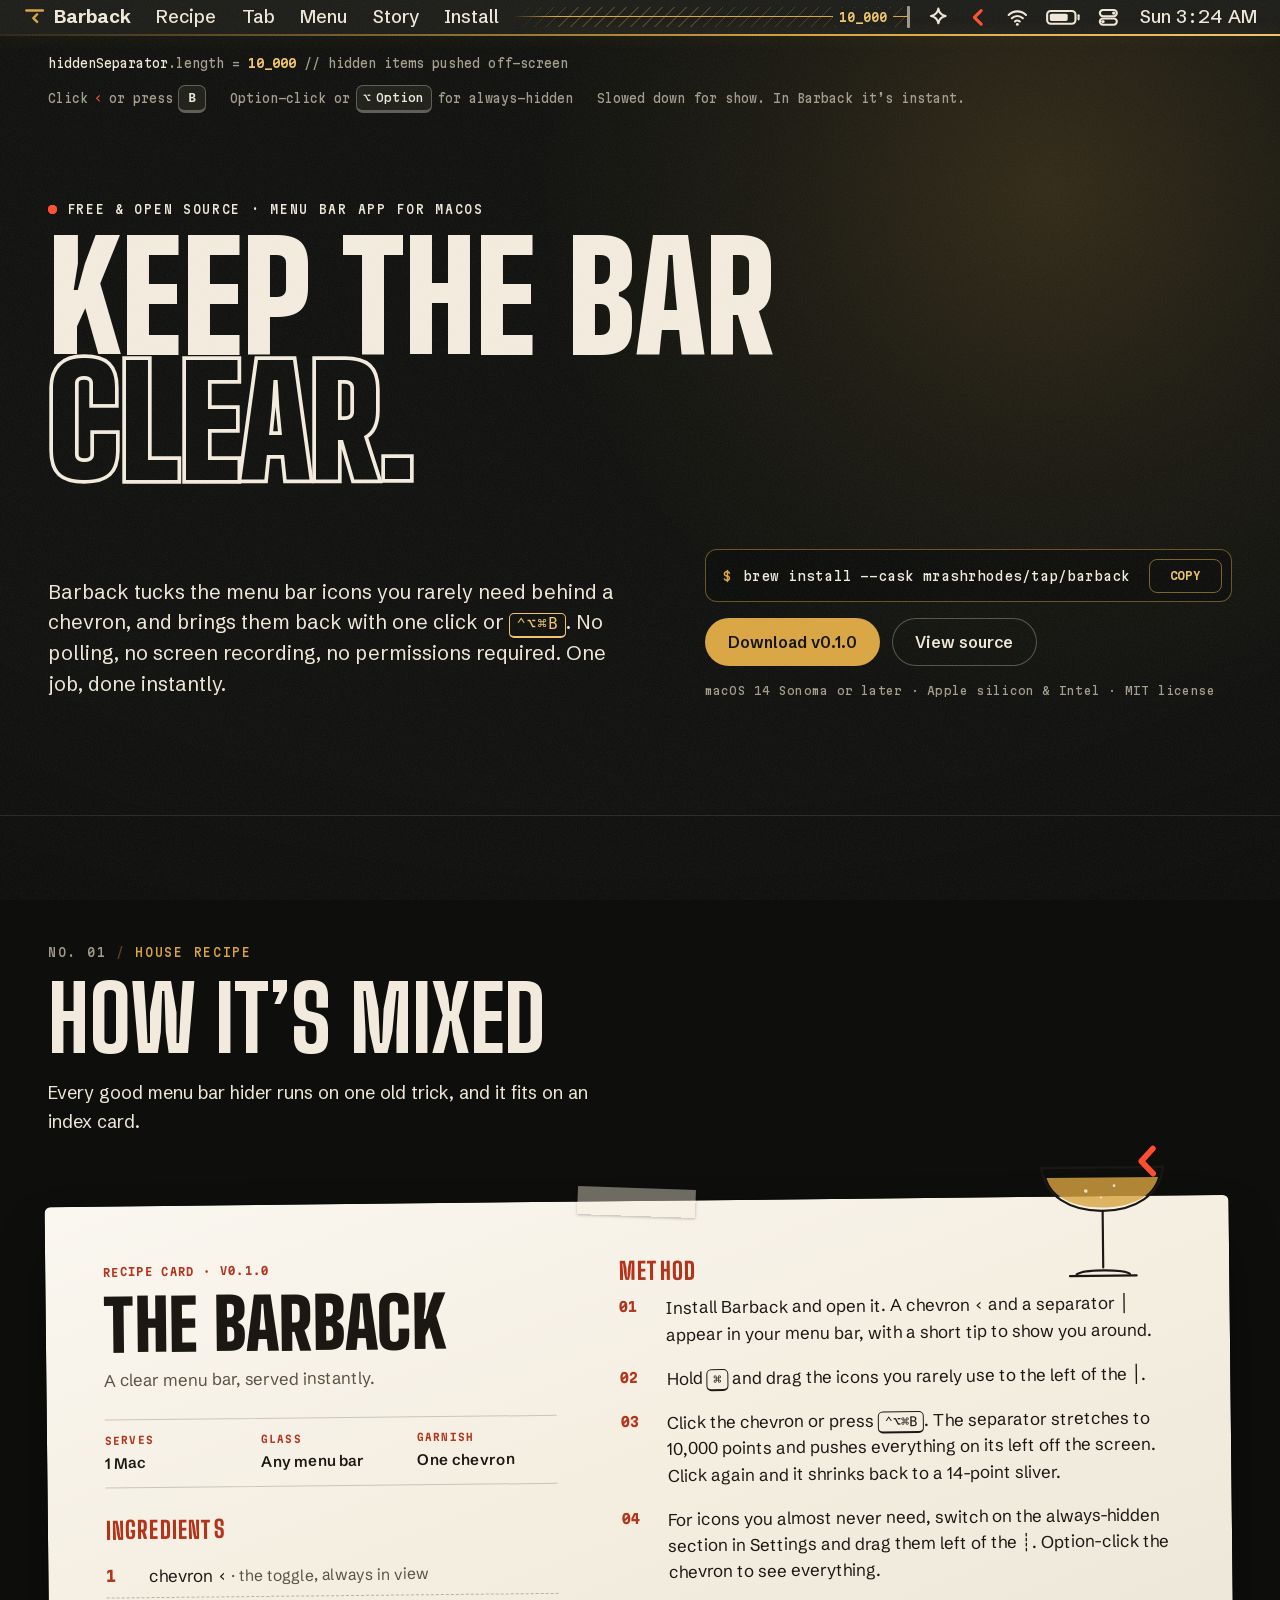
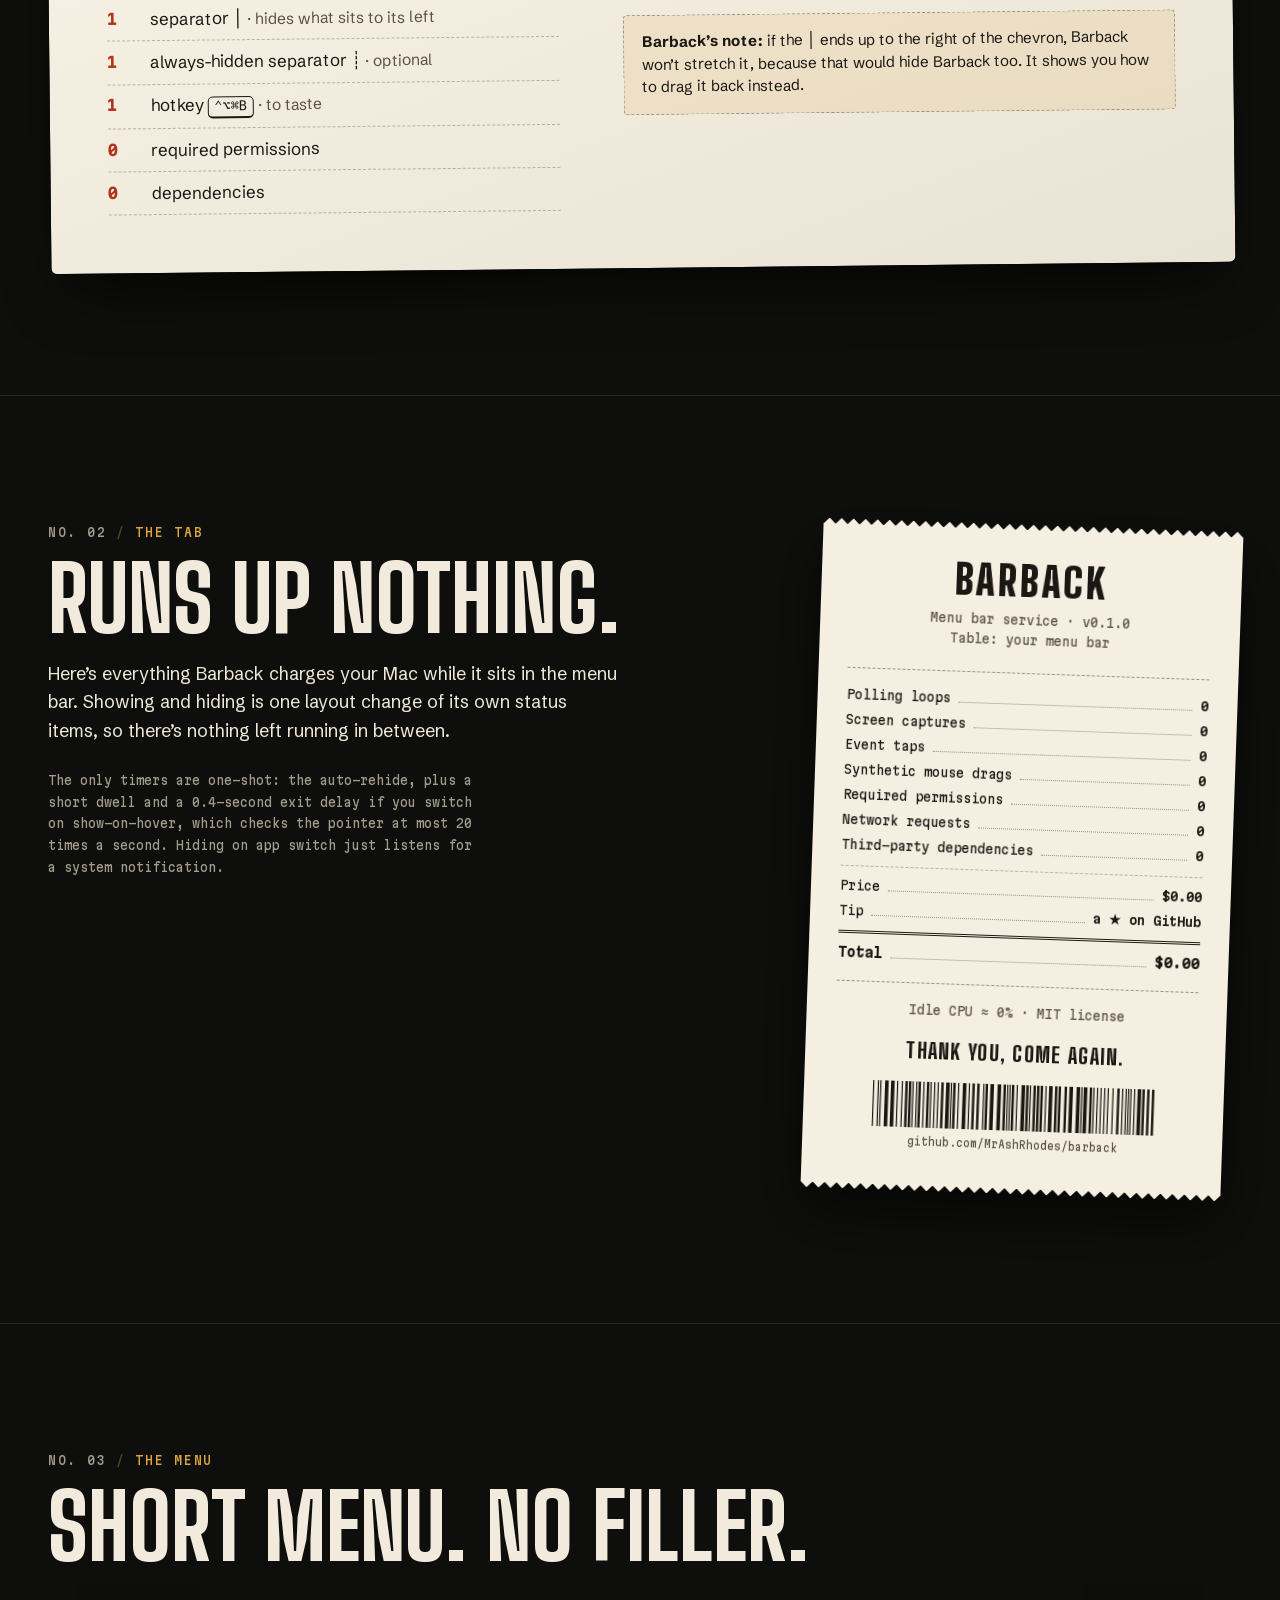
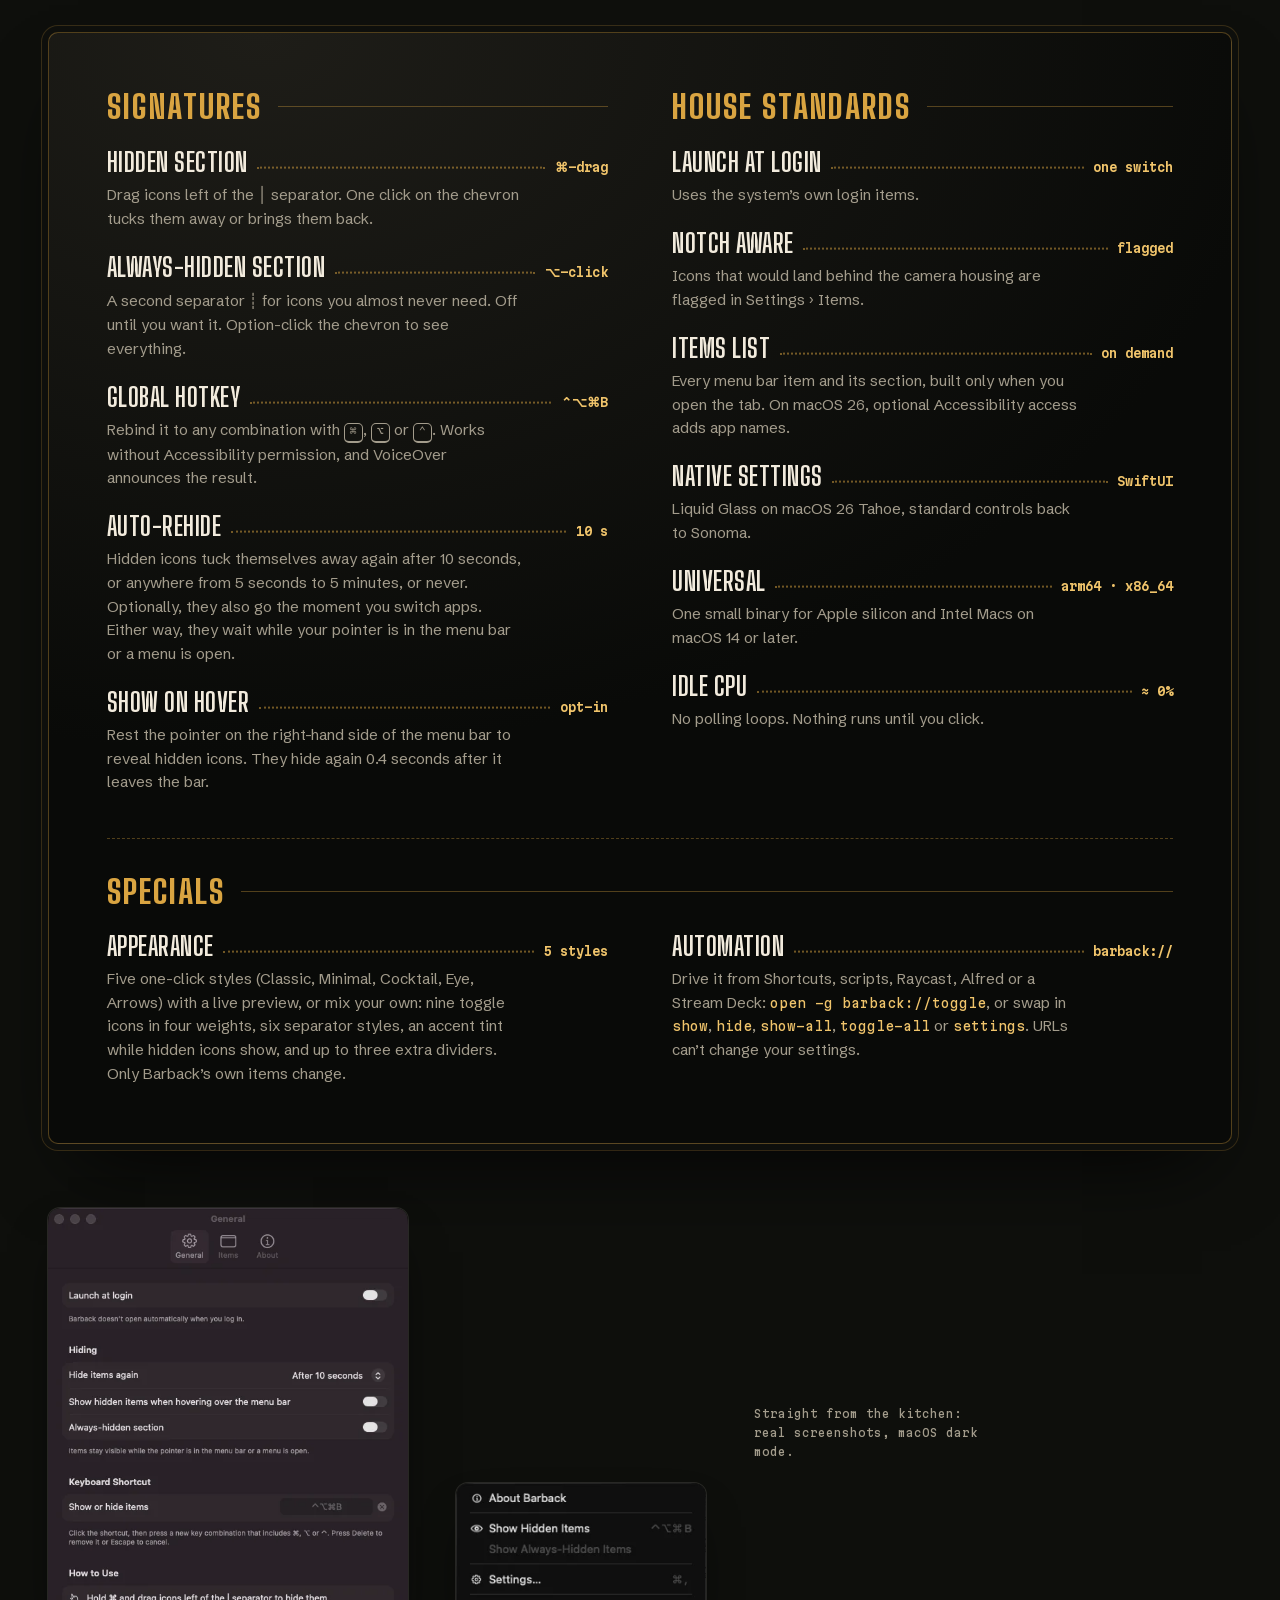
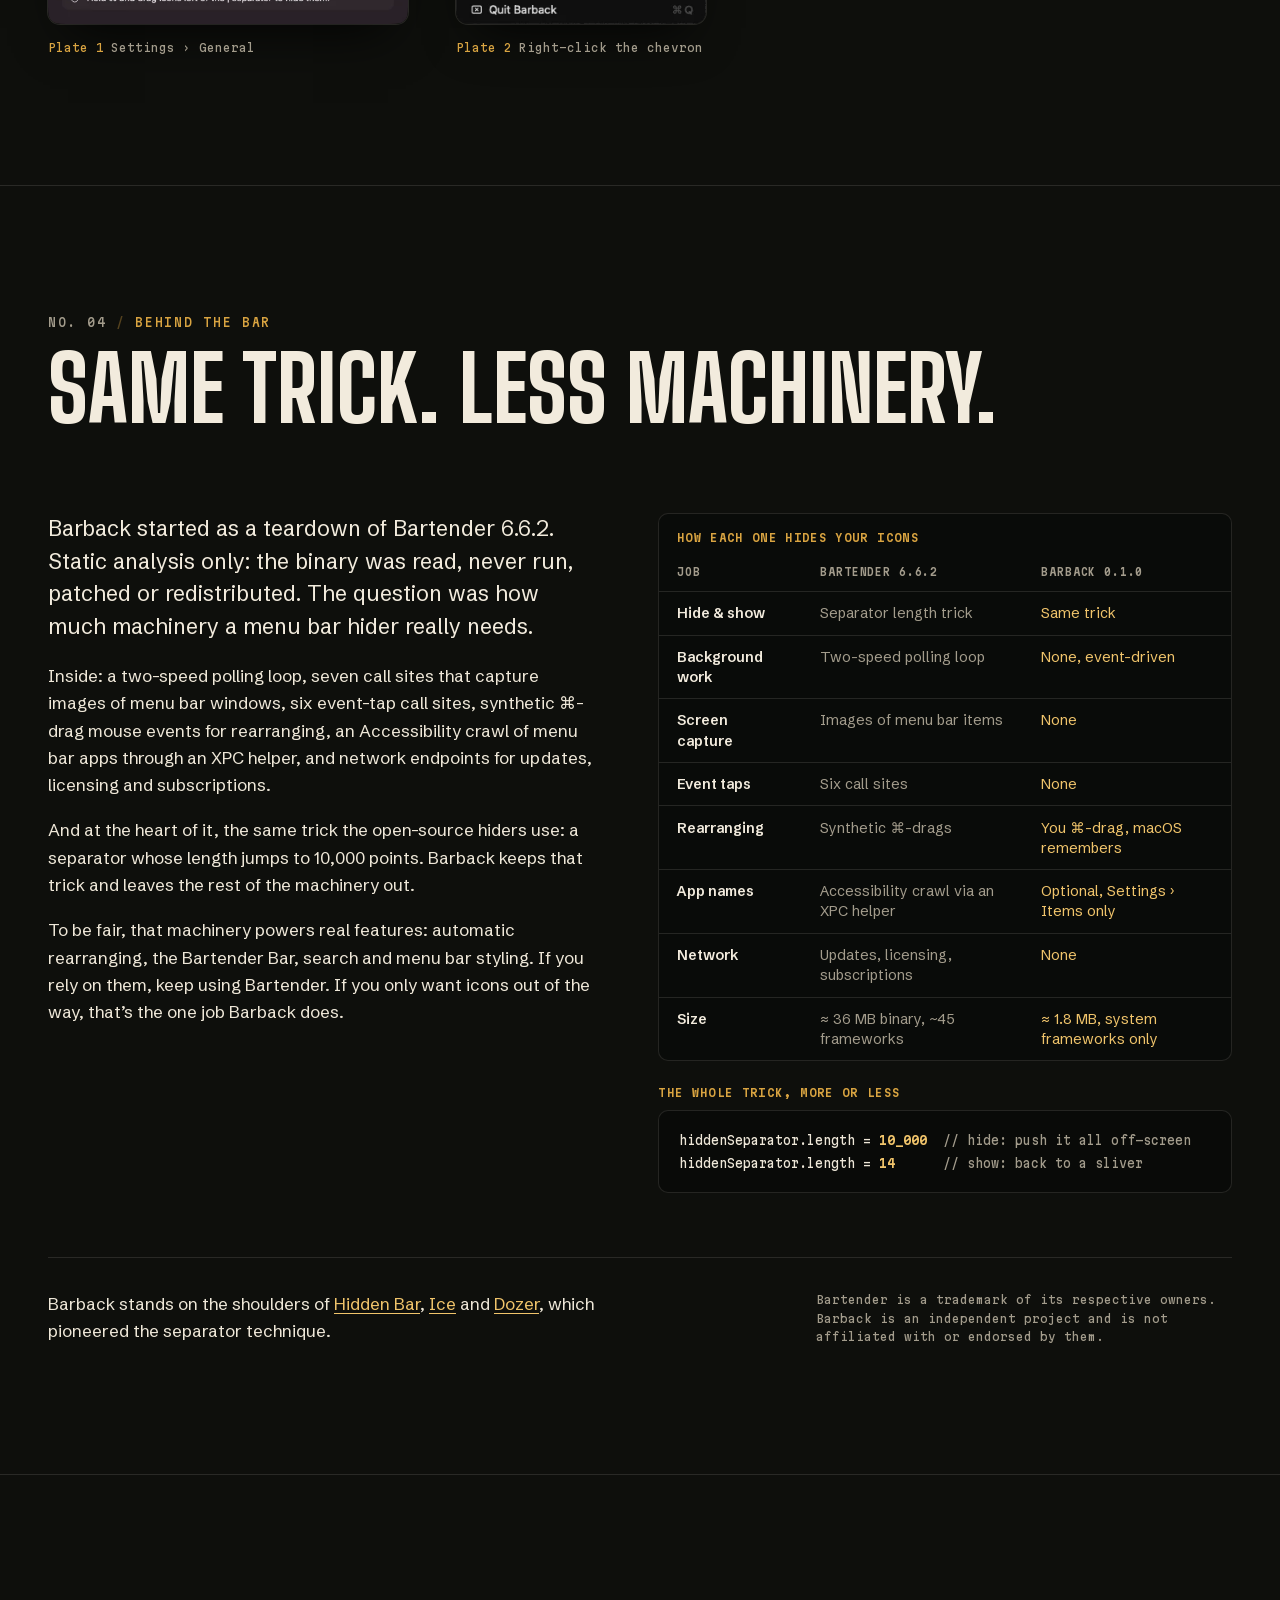
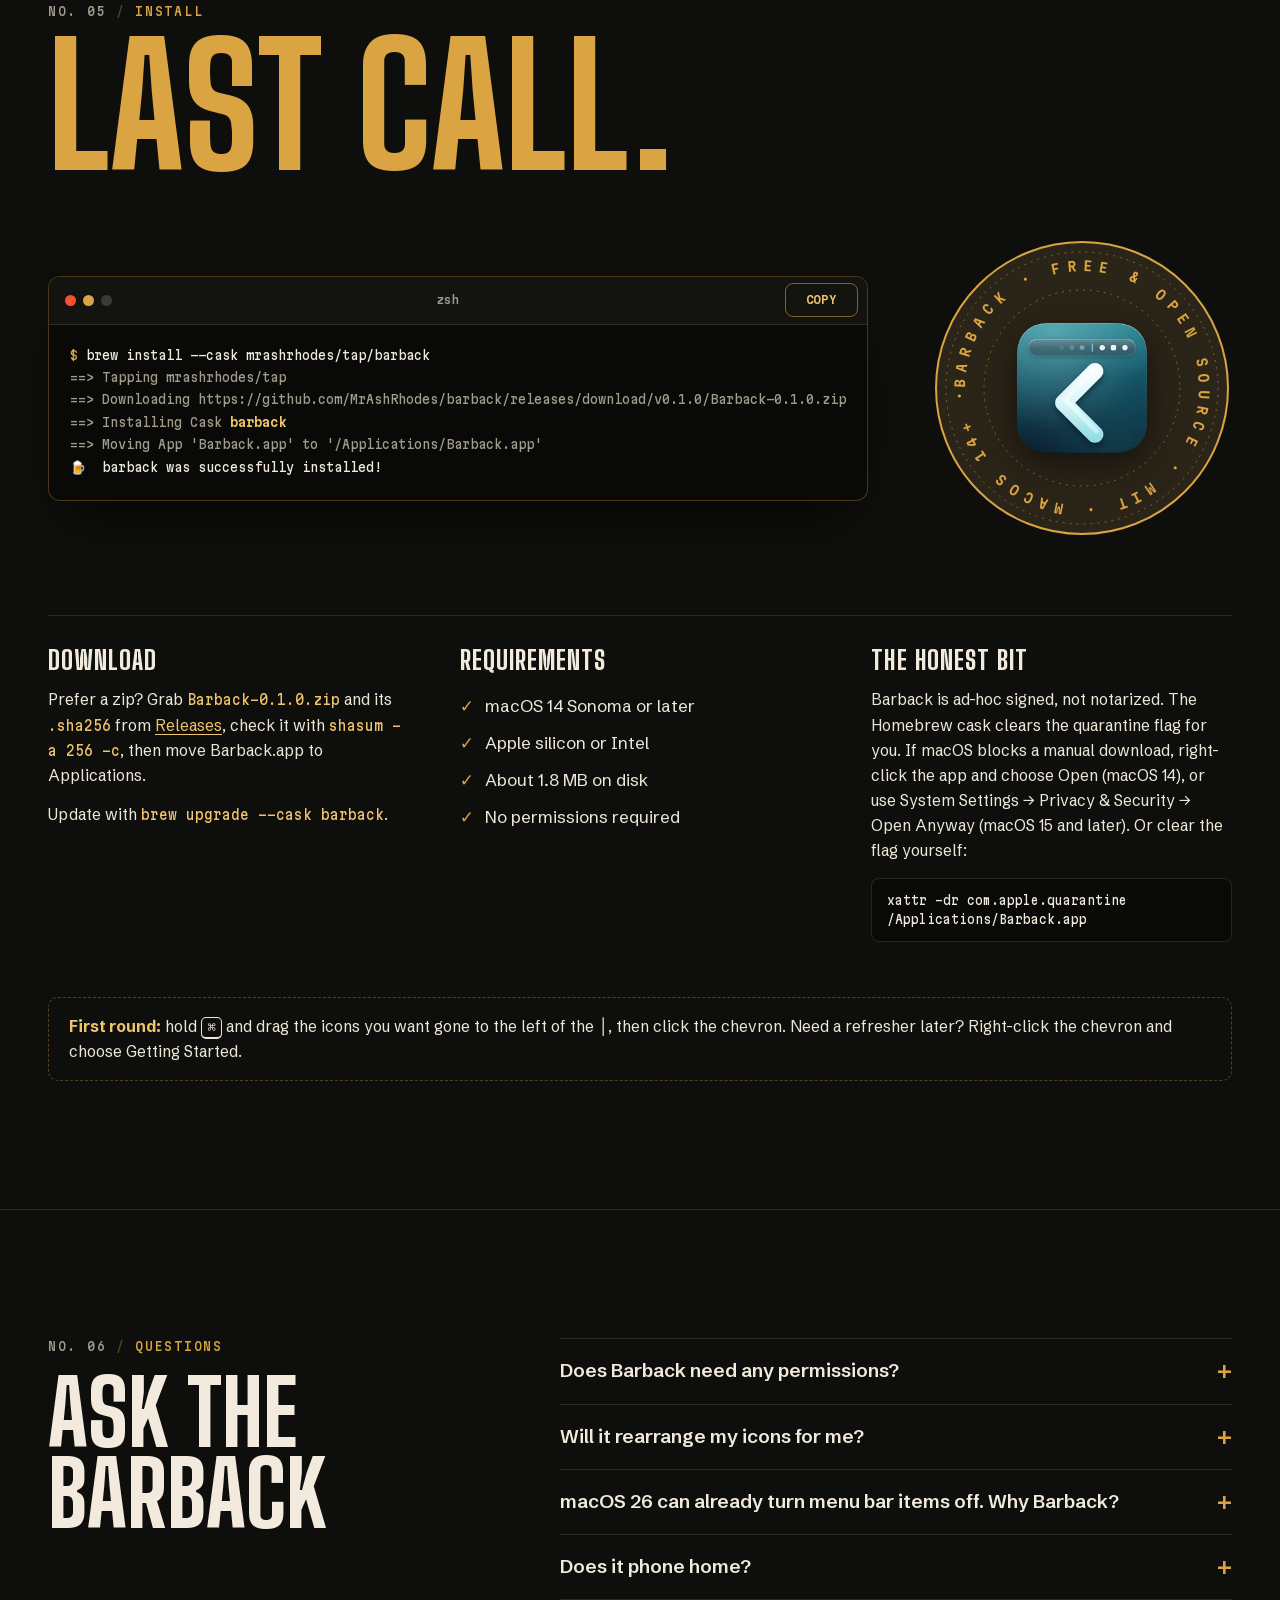
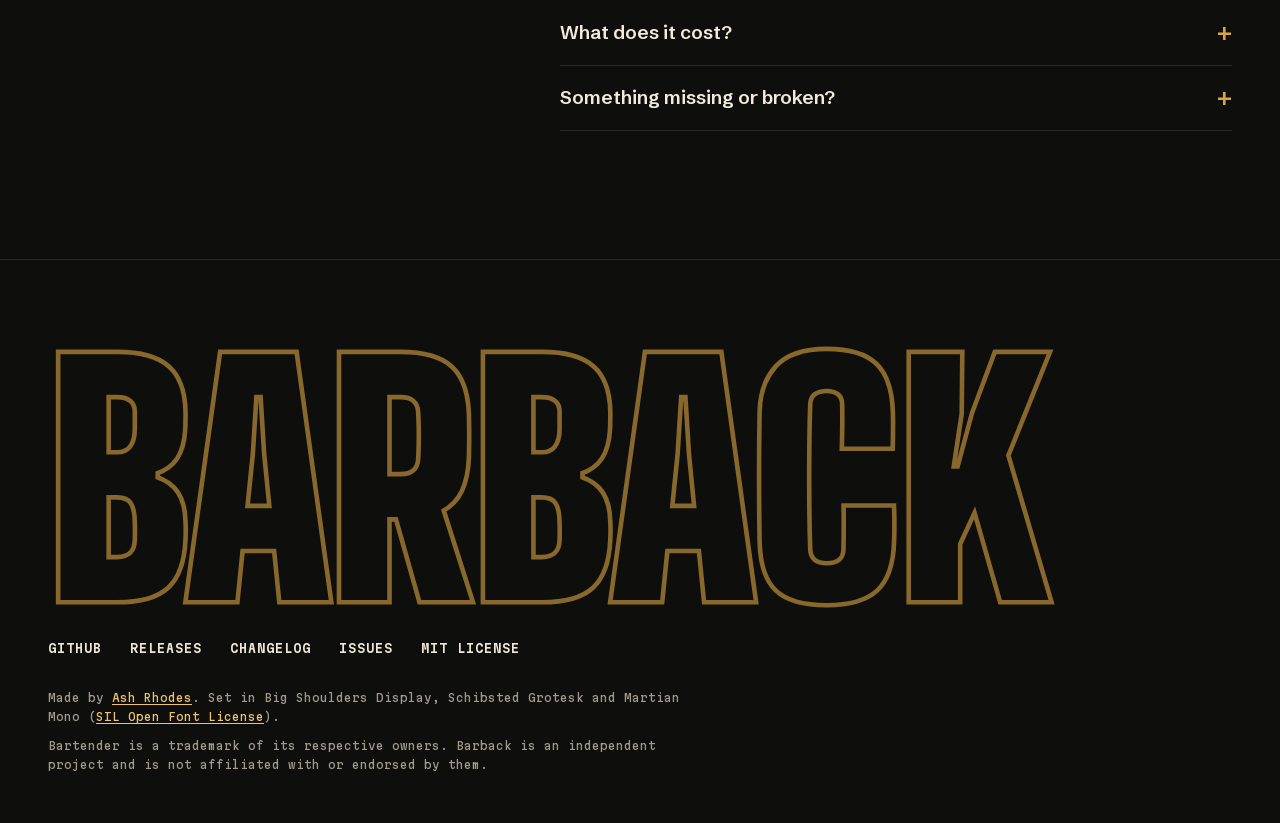
==== site/index.html @ a8642c03 "Add the Barback website (GitHub Pages) Co-authored-by: Copilot App <223556219+Copilot@users.noreply." ====
<!doctype html>
<html lang="en">
<head>
<meta charset="utf-8">
<meta name="viewport" content="width=device-width, initial-scale=1">
<title>Barback: keep the menu bar clear · free menu bar icon hider for macOS</title>
<meta name="description" content="Barback is a free, open-source menu bar item hider for macOS. Tuck icons behind a chevron and bring them back with a click or ⌃⌥⌘B. No polling, no screen recording, no required permissions, no network.">
<link rel="canonical" href="https://mrashrhodes.github.io/barback/">
<meta name="theme-color" content="#0E0F0C">
<meta name="color-scheme" content="dark">
<link rel="icon" type="image/png" sizes="64x64" href="favicon.png">
<link rel="apple-touch-icon" href="apple-touch-icon.png">
<link rel="preload" href="fonts/BigShouldersDisplay-wght.woff2" as="font" type="font/woff2" crossorigin>
<link rel="preload" href="fonts/SchibstedGrotesk-wght.woff2" as="font" type="font/woff2" crossorigin>
<link rel="preload" href="fonts/MartianMono-SemiCondensed-wght.woff2" as="font" type="font/woff2" crossorigin>
<link rel="stylesheet" href="styles.css">
<meta property="og:type" content="website">
<meta property="og:site_name" content="Barback">
<meta property="og:title" content="Barback: keep the menu bar clear">
<meta property="og:description" content="A free, open-source menu bar icon hider for macOS. One chevron, one separator, no permissions required.">
<meta property="og:url" content="https://mrashrhodes.github.io/barback/">
<meta property="og:image" content="https://mrashrhodes.github.io/barback/assets/og.png">
<meta property="og:image:width" content="1200">
<meta property="og:image:height" content="630">
<meta property="og:image:alt" content="Barback: keep the bar clear. A free menu bar icon hider for macOS.">
<meta name="twitter:card" content="summary_large_image">
<meta name="twitter:title" content="Barback: keep the menu bar clear">
<meta name="twitter:description" content="A free, open-source menu bar icon hider for macOS. One chevron, one separator, no permissions required.">
<meta name="twitter:image" content="https://mrashrhodes.github.io/barback/assets/og.png">
<script>document.documentElement.classList.add("js")</script>
<script src="site.js" defer></script>
<script type="application/ld+json">
{
  "@context": "https://schema.org",
  "@type": "SoftwareApplication",
  "name": "Barback",
  "description": "A fast, lightweight, open-source menu bar item hider for macOS.",
  "applicationCategory": "UtilitiesApplication",
  "operatingSystem": "macOS 14 or later",
  "softwareVersion": "0.1.0",
  "license": "https://opensource.org/licenses/MIT",
  "url": "https://mrashrhodes.github.io/barback/",
  "downloadUrl": "https://github.com/MrAshRhodes/barback/releases/latest",
  "image": "https://mrashrhodes.github.io/barback/assets/icon-256.png",
  "offers": { "@type": "Offer", "price": "0", "priceCurrency": "USD" },
  "author": { "@type": "Person", "name": "Ash Rhodes", "url": "https://github.com/MrAshRhodes" }
}
</script>
</head>
<body>
<a class="skip" href="#main">Skip to content</a>

<header class="top" id="top">
  <div class="mb" id="menubar" data-state="hidden" data-boot>
    <div class="mb-bar">
      <nav class="mb-menus" aria-label="Sections">
        <a class="mb-app" href="#top"><svg class="mb-mark" viewBox="0 0 16 16" aria-hidden="true" focusable="false"><path d="M1.8 3.4h12.4"/><path d="M9.9 6.2 7 9.1l2.9 2.9"/></svg>Barback</a>
        <a href="#recipe">Recipe</a>
        <a class="mb-more" href="#tab">Tab</a>
        <a href="#menu">Menu</a>
        <a class="mb-more" href="#story">Story</a>
        <a href="#install">Install</a>
      </nav>
      <div class="mb-status">
        <div class="mb-push">
          <div class="mb-group mb-ah" id="mb-always" role="group" aria-label="Always-hidden items" aria-hidden="true">
            <span class="mb-item mb-x" style="--i:14" role="img" aria-label="Grid utility"><svg viewBox="0 0 16 16" focusable="false"><g fill="currentColor" stroke="none"><circle cx="4" cy="4" r="1.3"/><circle cx="8" cy="4" r="1.3"/><circle cx="12" cy="4" r="1.3"/><circle cx="4" cy="8" r="1.3"/><circle cx="8" cy="8" r="1.3"/><circle cx="12" cy="8" r="1.3"/><circle cx="4" cy="12" r="1.3"/><circle cx="8" cy="12" r="1.3"/><circle cx="12" cy="12" r="1.3"/></g></svg></span>
            <span class="mb-item" style="--i:13" role="img" aria-label="Tag utility"><svg viewBox="0 0 16 16" focusable="false"><path d="M6.4 2.4 5 13.6M11 2.4 9.6 13.6M2.6 6h11M2.4 10h11"/></svg></span>
          </div>
          <span class="mb-sep mb-sep-ah" style="--i:12" aria-hidden="true"><i class="mb-band"></i><b class="mb-len">10_000</b></span>
          <div class="mb-group mb-hid" id="mb-hidden" role="group" aria-label="Hidden items" aria-hidden="true">
            <span class="mb-item" style="--i:11" role="img" aria-label="Cloud sync"><svg viewBox="0 0 16 16" focusable="false"><path d="M4.5 12.5h7.1a2.9 2.9 0 0 0 .4-5.8 4 4 0 0 0-7.7.9 2.5 2.5 0 0 0 .2 4.9z"/></svg></span>
            <span class="mb-item mb-x" style="--i:10" role="img" aria-label="Music"><svg viewBox="0 0 16 16" focusable="false"><path d="M6.2 12V3.7l7-1.5v8.2"/><circle cx="4.5" cy="12.1" r="1.7"/><circle cx="11.5" cy="10.5" r="1.7"/></svg></span>
            <span class="mb-item" style="--i:9" role="img" aria-label="File sharing"><svg viewBox="0 0 16 16" focusable="false"><path d="M2.5 5 8 2.3 13.5 5v6L8 13.7 2.5 11z"/><path d="M2.5 5 8 7.7 13.5 5M8 7.7v6"/></svg></span>
            <span class="mb-item" style="--i:8" role="img" aria-label="Power monitor"><svg viewBox="0 0 16 16" focusable="false"><path d="M9.2 1.8 3.8 9h4.1l-1.1 5.2L12.2 7H8.1z"/></svg></span>
            <span class="mb-item mb-x" style="--i:7" role="img" aria-label="Happy hour timer"><svg viewBox="0 0 16 16" focusable="false"><path d="M2.6 3h10.8L8 8.6zM8 8.6v4.8M5.2 13.4h5.6"/><circle cx="10.4" cy="4.6" r=".9" fill="currentColor" stroke="none"/></svg></span>
          </div>
        </div>
        <span class="mb-sep mb-sep-h" style="--i:6" aria-hidden="true"><i class="mb-band"></i><b class="mb-len">10_000</b></span>
        <span class="mb-item mb-x" style="--i:5" aria-hidden="true"><svg viewBox="0 0 16 16" focusable="false"><path d="M8 1.8c.5 3.2 1.9 4.6 5.2 5.2-3.3.6-4.7 2-5.2 5.2-.5-3.2-1.9-4.6-5.2-5.2 3.3-.6 4.7-2 5.2-5.2z"/></svg></span>
        <button class="mb-item mb-chevron" id="mb-chevron" type="button" style="--i:4" aria-pressed="false" aria-controls="mb-hidden mb-always" aria-label="Show hidden menu bar items" disabled><svg viewBox="0 0 16 16" aria-hidden="true" focusable="false"><path class="chev-1" d="M10 3.2 5.2 8l4.8 4.8"/><path class="chev-2" d="M13.6 3.2 8.8 8l4.8 4.8"/></svg></button>
        <span class="mb-item" style="--i:3" aria-hidden="true"><svg viewBox="0 0 16 16" focusable="false"><path d="M1.9 6.3a8.7 8.7 0 0 1 12.2 0M4.1 8.6a5.6 5.6 0 0 1 7.8 0M6.3 10.9a2.4 2.4 0 0 1 3.4 0"/><circle cx="8" cy="13" r="1" fill="currentColor" stroke="none"/></svg></span>
        <span class="mb-item mb-battery" style="--i:2" aria-hidden="true"><svg viewBox="0 0 26 16" focusable="false"><rect x="1.5" y="3.5" width="20" height="9" rx="2.6"/><path d="M23.7 6.6v2.8"/><rect x="3.4" y="5.4" width="12.6" height="5.2" rx="1.2" fill="currentColor" stroke="none"/></svg></span>
        <span class="mb-item opt" style="--i:1" aria-hidden="true"><svg viewBox="0 0 16 16" focusable="false"><rect x="2" y="2.8" width="12" height="4.4" rx="2.2"/><rect x="2" y="8.8" width="12" height="4.4" rx="2.2"/><circle cx="11.8" cy="5" r="1.2" fill="currentColor" stroke="none"/><circle cx="4.2" cy="11" r="1.2" fill="currentColor" stroke="none"/></svg></span>
        <span class="mb-item mb-clock" style="--i:0" aria-hidden="true"><span class="mb-day" id="mb-day">Fri</span> <span id="mb-time">9:41</span><span class="mb-ampm" id="mb-ampm"></span></span>
      </div>
    </div>
    <div class="mb-rail" aria-hidden="true"><i class="mb-fuse" id="mb-fuse"></i></div>
  </div>
</header>

<main id="main">
  <section class="hero" aria-labelledby="hero-title">
    <div class="wrap">
      <div class="mb-notes">
        <p class="mb-code"><span class="c-obj" id="code-obj">hiddenSeparator</span><span class="c-op">.length = </span><span class="c-num" id="code-num">10_000</span> <span class="c-com" id="code-com">// hidden items pushed off-screen</span></p>
        <p class="mb-help" id="mb-help" hidden>
          <span class="mb-help-line">Click <span class="sym sym-red" aria-hidden="true">‹</span><span class="sr-only">the chevron</span> or press <button type="button" class="key key-b" id="key-b" aria-pressed="true" title="Single-key shortcut (click to turn off)"><kbd>B</kbd><span class="sr-only"> key shortcut</span></button></span>
          <span class="mb-help-line">Option-click or <button type="button" class="key key-opt" id="key-opt" aria-pressed="false" title="Latch Option for the next click"><kbd>⌥</kbd> Option</button> for always-hidden</span>
          <span class="mb-help-line mb-timer" id="mb-timer">Slowed down for show. In Barback it’s instant.</span>
        </p>
        <p class="sr-only" id="mb-live" aria-live="polite"></p>
      </div>

      <p class="eyebrow eyebrow-live"><span class="live-dot" aria-hidden="true"></span>Free &amp; open source · menu bar app for macOS</p>
      <h1 class="hero-title" id="hero-title"><span class="ht-line">Keep the bar</span> <span class="ht-line ht-outline">clear.</span></h1>

      <div class="hero-foot">
        <p class="lede">Barback tucks the menu bar icons you rarely need behind a chevron, and brings them back with one click or <kbd class="combo">⌃⌥⌘B</kbd>. No polling, no screen recording, no permissions required. One job, done instantly.</p>
        <div class="hero-actions">
          <div class="brew">
            <span class="brew-prompt" aria-hidden="true">$</span>
            <code class="brew-cmd">brew install --cask mrashrhodes/<wbr>tap/<wbr>barback</code>
            <button type="button" class="copy" data-copy="brew install --cask mrashrhodes/tap/barback" aria-label="Copy the Homebrew install command" hidden>Copy</button>
          </div>
          <div class="cta-row">
            <a class="btn btn-brass" href="https://github.com/MrAshRhodes/barback/releases/latest">Download v0.1.0</a>
            <a class="btn btn-ghost" href="https://github.com/MrAshRhodes/barback">View source</a>
          </div>
          <p class="fine">macOS 14 Sonoma or later · Apple silicon &amp; Intel · MIT license</p>
        </div>
      </div>
    </div>
  </section>

  <section class="recipe" id="recipe" aria-labelledby="recipe-title">
    <div class="wrap">
      <header class="sec-head reveal">
        <p class="eyebrow"><span class="no">No. 01</span> House recipe</p>
        <h2 id="recipe-title">How it’s mixed</h2>
        <p class="sec-lede">Every good menu bar hider runs on one old trick, and it fits on an index card.</p>
      </header>

      <article class="card reveal" aria-labelledby="card-title">
        <div class="card-a">
          <p class="card-no">Recipe card · v0.1.0</p>
          <h3 class="card-title" id="card-title">The Barback</h3>
          <p class="card-sub">A clear menu bar, served instantly.</p>
          <dl class="card-meta">
            <div><dt>Serves</dt><dd>1 Mac</dd></div>
            <div><dt>Glass</dt><dd>Any menu bar</dd></div>
            <div><dt>Garnish</dt><dd>One chevron</dd></div>
          </dl>
          <h4 class="card-h">Ingredients</h4>
          <ul class="ingredients">
            <li><span class="qty">1</span><span>chevron <span class="sym">‹</span> <span class="note">the toggle, always in view</span></span></li>
            <li><span class="qty">1</span><span>separator <span class="sym">│</span> <span class="note">hides what sits to its left</span></span></li>
            <li><span class="qty">1</span><span>always-hidden separator <span class="sym">┊</span> <span class="note">optional</span></span></li>
            <li><span class="qty">1</span><span>hotkey <kbd>⌃⌥⌘B</kbd> <span class="note">to taste</span></span></li>
            <li><span class="qty">0</span><span>required permissions</span></li>
            <li><span class="qty">0</span><span>dependencies</span></li>
          </ul>
        </div>
        <div class="card-b">
          <h4 class="card-h">Method</h4>
          <ol class="method">
            <li>Install Barback and open it. A chevron <span class="sym">‹</span> and a separator <span class="sym">│</span> appear in your menu bar, with a short tip to show you around.</li>
            <li>Hold <kbd>⌘</kbd> and drag the icons you rarely use to the left of the <span class="sym">│</span>.</li>
            <li>Click the chevron or press <kbd>⌃⌥⌘B</kbd>. The separator stretches to 10,000 points and pushes everything on its left off the screen. Click again and it shrinks back to a 14-point sliver.</li>
            <li>For icons you almost never need, switch on the always-hidden section in Settings and drag them left of the <span class="sym">┊</span>. Option-click the chevron to see everything.</li>
          </ol>
          <p class="card-note"><strong>Barback’s note:</strong> if the <span class="sym">│</span> ends up to the right of the chevron, Barback won’t stretch it, because that would hide Barback too. It shows you how to drag it back instead.</p>
          <svg class="coupe" viewBox="0 0 180 200" aria-hidden="true" focusable="false">
            <path class="coupe-liquid" d="M23 64h134c-7 24-33 36-67 36s-60-12-67-36z"/>
            <g class="coupe-glass">
              <path d="M17 52h146"/>
              <path d="M17 52c4 34 34 52 73 52s69-18 73-52"/>
              <path d="M90 104v68"/>
              <path d="M58 180c8-6 56-6 64 0"/>
              <path d="M50 182h80"/>
            </g>
            <circle class="coupe-bubble" cx="70" cy="80" r="2.2"/>
            <circle class="coupe-bubble" cx="104" cy="74" r="1.6"/>
            <circle class="coupe-bubble" cx="88" cy="88" r="1.3"/>
            <path class="coupe-garnish" d="M151 30 137 45l14 15"/>
          </svg>
        </div>
      </article>
    </div>
  </section>

  <section class="tab" id="tab" aria-labelledby="tab-title">
    <div class="wrap tab-grid">
      <header class="sec-head reveal">
        <p class="eyebrow"><span class="no">No. 02</span> The tab</p>
        <h2 id="tab-title">Runs up nothing.</h2>
        <p class="sec-lede">Here’s everything Barback charges your Mac while it sits in the menu bar. Showing and hiding is one layout change of its own status items, so there’s nothing left running in between.</p>
        <p class="tab-foot">The only timers are one-shot: the auto-rehide, plus a short dwell and a 0.4-second exit delay if you switch on show-on-hover, which checks the pointer at most 20 times a second. Hiding on app switch just listens for a system notification.</p>
      </header>

      <div class="receipt-wrap" id="receipt">
        <div class="receipt">
          <p class="r-brand">Barback</p>
          <p class="r-center">Menu bar service · v0.1.0<br>Table: your menu bar</p>
          <dl class="r-lines">
            <div><dt>Polling loops</dt><dd>0</dd></div>
            <div><dt>Screen captures</dt><dd>0</dd></div>
            <div><dt>Event taps</dt><dd>0</dd></div>
            <div><dt>Synthetic mouse drags</dt><dd>0</dd></div>
            <div><dt>Required permissions</dt><dd>0</dd></div>
            <div><dt>Network requests</dt><dd>0</dd></div>
            <div><dt>Third-party dependencies</dt><dd>0</dd></div>
            <div class="r-price"><dt>Price</dt><dd>$0.00</dd></div>
            <div><dt>Tip</dt><dd>a ★ on GitHub</dd></div>
            <div class="r-total"><dt>Total</dt><dd>$0.00</dd></div>
          </dl>
          <p class="r-center">Idle CPU ≈ 0% · MIT license</p>
          <p class="r-thanks">Thank you, come again.</p>
          <svg class="r-barcode" viewBox="0 0 236 34" preserveAspectRatio="none" aria-hidden="true" focusable="false"><rect x="0" width="1" height="34"/><rect x="4" width="1" height="34"/><rect x="6" width="1" height="34"/><rect x="10" width="3" height="34"/><rect x="15" width="3" height="34"/><rect x="20" width="1" height="34"/><rect x="24" width="1" height="34"/><rect x="27" width="2" height="34"/><rect x="30" width="2" height="34"/><rect x="33" width="1" height="34"/><rect x="36" width="1" height="34"/><rect x="38" width="2" height="34"/><rect x="42" width="1" height="34"/><rect x="45" width="2" height="34"/><rect x="48" width="1" height="34"/><rect x="51" width="1" height="34"/><rect x="54" width="1" height="34"/><rect x="57" width="2" height="34"/><rect x="61" width="3" height="34"/><rect x="65" width="1" height="34"/><rect x="67" width="2" height="34"/><rect x="71" width="1" height="34"/><rect x="75" width="3" height="34"/><rect x="80" width="1" height="34"/><rect x="83" width="2" height="34"/><rect x="87" width="2" height="34"/><rect x="92" width="1" height="34"/><rect x="94" width="2" height="34"/><rect x="98" width="3" height="34"/><rect x="104" width="3" height="34"/><rect x="109" width="2" height="34"/><rect x="112" width="1" height="34"/><rect x="114" width="1" height="34"/><rect x="116" width="2" height="34"/><rect x="120" width="1" height="34"/><rect x="124" width="3" height="34"/><rect x="128" width="2" height="34"/><rect x="131" width="1" height="34"/><rect x="134" width="2" height="34"/><rect x="137" width="2" height="34"/><rect x="140" width="2" height="34"/><rect x="144" width="1" height="34"/><rect x="147" width="3" height="34"/><rect x="152" width="2" height="34"/><rect x="155" width="2" height="34"/><rect x="160" width="2" height="34"/><rect x="164" width="3" height="34"/><rect x="170" width="3" height="34"/><rect x="174" width="1" height="34"/><rect x="176" width="3" height="34"/><rect x="181" width="2" height="34"/><rect x="184" width="1" height="34"/><rect x="187" width="1" height="34"/><rect x="190" width="1" height="34"/><rect x="193" width="1" height="34"/><rect x="196" width="1" height="34"/><rect x="200" width="1" height="34"/><rect x="204" width="2" height="34"/><rect x="208" width="1" height="34"/><rect x="211" width="1" height="34"/><rect x="213" width="1" height="34"/><rect x="215" width="1" height="34"/><rect x="218" width="1" height="34"/><rect x="221" width="3" height="34"/><rect x="225" width="2" height="34"/><rect x="229" width="2" height="34"/><rect x="233" width="2" height="34"/></svg>
          <p class="r-center r-tiny">github.com/MrAshRhodes/barback</p>
        </div>
      </div>
    </div>
  </section>

  <section class="menu" id="menu" aria-labelledby="menu-title">
    <div class="wrap">
      <header class="sec-head reveal">
        <p class="eyebrow"><span class="no">No. 03</span> The menu</p>
        <h2 id="menu-title">Short menu. No filler.</h2>
      </header>

      <div class="board reveal">
        <div class="board-col">
          <h3 class="board-h">Signatures</h3>
          <ul class="dishes">
            <li>
              <p class="dish"><span class="dish-name">Hidden section</span><span class="dish-dots" aria-hidden="true"></span><span class="dish-price">⌘-drag</span></p>
              <p class="dish-desc">Drag icons left of the <span class="sym">│</span> separator. One click on the chevron tucks them away or brings them back.</p>
            </li>
            <li>
              <p class="dish"><span class="dish-name">Always-hidden section</span><span class="dish-dots" aria-hidden="true"></span><span class="dish-price">⌥-click</span></p>
              <p class="dish-desc">A second separator <span class="sym">┊</span> for icons you almost never need. Off until you want it. Option-click the chevron to see everything.</p>
            </li>
            <li>
              <p class="dish"><span class="dish-name">Global hotkey</span><span class="dish-dots" aria-hidden="true"></span><span class="dish-price">⌃⌥⌘B</span></p>
              <p class="dish-desc">Rebind it to any combination with <kbd>⌘</kbd>, <kbd>⌥</kbd> or <kbd>⌃</kbd>. Works without Accessibility permission, and VoiceOver announces the result.</p>
            </li>
            <li>
              <p class="dish"><span class="dish-name">Auto-rehide</span><span class="dish-dots" aria-hidden="true"></span><span class="dish-price">10 s</span></p>
              <p class="dish-desc">Hidden icons tuck themselves away again after 10 seconds, or anywhere from 5 seconds to 5 minutes, or never. Optionally, they also go the moment you switch apps. Either way, they wait while your pointer is in the menu bar or a menu is open.</p>
            </li>
            <li>
              <p class="dish"><span class="dish-name">Show on hover</span><span class="dish-dots" aria-hidden="true"></span><span class="dish-price">opt-in</span></p>
              <p class="dish-desc">Rest the pointer on the right-hand side of the menu bar to reveal hidden icons. They hide again 0.4 seconds after it leaves the bar.</p>
            </li>
          </ul>
        </div>
        <div class="board-col">
          <h3 class="board-h">House standards</h3>
          <ul class="dishes">
            <li>
              <p class="dish"><span class="dish-name">Launch at login</span><span class="dish-dots" aria-hidden="true"></span><span class="dish-price">one switch</span></p>
              <p class="dish-desc">Uses the system’s own login items.</p>
            </li>
            <li>
              <p class="dish"><span class="dish-name">Notch aware</span><span class="dish-dots" aria-hidden="true"></span><span class="dish-price">flagged</span></p>
              <p class="dish-desc">Icons that would land behind the camera housing are flagged in Settings › Items.</p>
            </li>
            <li>
              <p class="dish"><span class="dish-name">Items list</span><span class="dish-dots" aria-hidden="true"></span><span class="dish-price">on demand</span></p>
              <p class="dish-desc">Every menu bar item and its section, built only when you open the tab. On macOS 26, optional Accessibility access adds app names.</p>
            </li>
            <li>
              <p class="dish"><span class="dish-name">Native settings</span><span class="dish-dots" aria-hidden="true"></span><span class="dish-price">SwiftUI</span></p>
              <p class="dish-desc">Liquid Glass on macOS 26 Tahoe, standard controls back to Sonoma.</p>
            </li>
            <li>
              <p class="dish"><span class="dish-name">Universal</span><span class="dish-dots" aria-hidden="true"></span><span class="dish-price">arm64 · x86_64</span></p>
              <p class="dish-desc">One small binary for Apple silicon and Intel Macs on macOS 14 or later.</p>
            </li>
            <li>
              <p class="dish"><span class="dish-name">Idle CPU</span><span class="dish-dots" aria-hidden="true"></span><span class="dish-price">≈ 0%</span></p>
              <p class="dish-desc">No polling loops. Nothing runs until you click.</p>
            </li>
          </ul>
        </div>
        <div class="board-col board-specials">
          <h3 class="board-h">Specials</h3>
          <ul class="dishes">
            <li>
              <p class="dish"><span class="dish-name">Appearance</span><span class="dish-dots" aria-hidden="true"></span><span class="dish-price">5 styles</span></p>
              <p class="dish-desc">Five one-click styles (Classic, Minimal, Cocktail, Eye, Arrows) with a live preview, or mix your own: nine toggle icons in four weights, six separator styles, an accent tint while hidden icons show, and up to three extra dividers. Only Barback’s own items change.</p>
            </li>
            <li>
              <p class="dish"><span class="dish-name">Automation</span><span class="dish-dots" aria-hidden="true"></span><span class="dish-price">barback://</span></p>
              <p class="dish-desc">Drive it from Shortcuts, scripts, Raycast, Alfred or a Stream Deck: <code>open -g barback://toggle</code>, or swap in <code>show</code>, <code>hide</code>, <code>show-all</code>, <code>toggle-all</code> or <code>settings</code>. URLs can’t change your settings.</p>
            </li>
          </ul>
        </div>
      </div>

      <div class="plates">
        <figure class="plate reveal">
          <img src="assets/settings-general.webp" width="520" height="602" loading="lazy" decoding="async" alt="Barback Settings, General tab: launch at login, hide items again after 10 seconds, show hidden items when hovering, the always-hidden section, and the ⌃⌥⌘B keyboard shortcut.">
          <figcaption><span class="no">Plate 1</span> Settings › General</figcaption>
        </figure>
        <figure class="plate plate-sm reveal">
          <img src="assets/menu.webp" width="289" height="163" loading="lazy" decoding="async" alt="Barback’s right-click menu: About Barback, Show Hidden Items (⌃⌥⌘B), Show Always-Hidden Items, Settings… (⌘,) and Quit Barback.">
          <figcaption><span class="no">Plate 2</span> Right-click the chevron</figcaption>
        </figure>
        <p class="plates-note">Straight from the kitchen: real screenshots, macOS dark mode.</p>
      </div>
    </div>
  </section>

  <section class="story" id="story" aria-labelledby="story-title">
    <div class="wrap story-grid">
      <header class="sec-head reveal">
        <p class="eyebrow"><span class="no">No. 04</span> Behind the bar</p>
        <h2 id="story-title">Same trick. Less machinery.</h2>
      </header>
      <div class="story-text">
        <p class="story-lede">Barback started as a teardown of Bartender 6.6.2. Static analysis only: the binary was read, never run, patched or redistributed. The question was how much machinery a menu bar hider really needs.</p>
        <p>Inside: a two-speed polling loop, seven call sites that capture images of menu bar windows, six event-tap call sites, synthetic ⌘-drag mouse events for rearranging, an Accessibility crawl of menu bar apps through an XPC helper, and network endpoints for updates, licensing and subscriptions.</p>
        <p>And at the heart of it, the same trick the open-source hiders use: a separator whose length jumps to 10,000 points. Barback keeps that trick and leaves the rest of the machinery out.</p>
        <p>To be fair, that machinery powers real features: automatic rearranging, the Bartender Bar, search and menu bar styling. If you rely on them, keep using Bartender. If you only want icons out of the way, that’s the one job Barback does.</p>
      </div>
      <div class="story-side">
        <div class="ledger-wrap">
          <table class="ledger">
            <caption>How each one hides your icons</caption>
            <thead>
              <tr><th scope="col">Job</th><th scope="col">Bartender 6.6.2</th><th scope="col">Barback 0.1.0</th></tr>
            </thead>
            <tbody>
              <tr><th scope="row">Hide &amp; show</th><td>Separator length trick</td><td>Same trick</td></tr>
              <tr><th scope="row">Background work</th><td>Two-speed polling loop</td><td>None, event-driven</td></tr>
              <tr><th scope="row">Screen capture</th><td>Images of menu bar items</td><td>None</td></tr>
              <tr><th scope="row">Event taps</th><td>Six call sites</td><td>None</td></tr>
              <tr><th scope="row">Rearranging</th><td>Synthetic ⌘-drags</td><td>You ⌘-drag, macOS remembers</td></tr>
              <tr><th scope="row">App names</th><td>Accessibility crawl via an XPC helper</td><td>Optional, Settings › Items only</td></tr>
              <tr><th scope="row">Network</th><td>Updates, licensing, subscriptions</td><td>None</td></tr>
              <tr><th scope="row">Size</th><td>≈ 36 MB binary, ~45 frameworks</td><td>≈ 1.8 MB, system frameworks only</td></tr>
            </tbody>
          </table>
        </div>
        <figure class="snippet">
          <figcaption>The whole trick, more or less</figcaption>
<pre><code><span class="c-obj">hiddenSeparator</span>.length = <span class="c-num">10_000</span>  <span class="c-com">// hide: push it all off-screen</span>
<span class="c-obj">hiddenSeparator</span>.length = <span class="c-num">14</span>      <span class="c-com">// show: back to a sliver</span></code></pre>
        </figure>
      </div>
      <div class="story-foot">
        <p class="credits">Barback stands on the shoulders of <a href="https://github.com/dwarvesf/hidden">Hidden Bar</a>, <a href="https://github.com/jordanbaird/Ice">Ice</a> and <a href="https://github.com/Mortennn/Dozer">Dozer</a>, which pioneered the separator technique.</p>
        <p class="disclaimer">Bartender is a trademark of its respective owners. Barback is an independent project and is not affiliated with or endorsed by them.</p>
      </div>
    </div>
  </section>

  <section class="install" id="install" aria-labelledby="install-title">
    <div class="wrap">
      <header class="sec-head reveal">
        <p class="eyebrow"><span class="no">No. 05</span> Install</p>
        <h2 id="install-title" class="last-call">Last call.</h2>
      </header>

      <div class="install-grid">
        <div class="terminal reveal">
          <div class="term-bar">
            <span class="term-dots" aria-hidden="true"><i></i><i></i><i></i></span>
            <span class="term-title">zsh</span>
            <button type="button" class="copy" data-copy="brew install --cask mrashrhodes/tap/barback" aria-label="Copy the Homebrew install command" hidden>Copy</button>
          </div>
<pre class="term-body"><code><span class="t-prompt" aria-hidden="true">$ </span>brew install --cask mrashrhodes/tap/barback
<span class="t-dim">==&gt; Tapping mrashrhodes/tap</span>
<span class="t-dim">==&gt; Downloading https://github.com/MrAshRhodes/barback/releases/download/v0.1.0/Barback-0.1.0.zip</span>
<span class="t-dim">==&gt; Installing Cask </span><span class="t-ok">barback</span>
<span class="t-dim">==&gt; Moving App 'Barback.app' to '/Applications/Barback.app'</span>
🍺  barback was successfully installed!</code></pre>
        </div>
        <figure class="coaster reveal" aria-hidden="true">
          <svg class="coaster-ring" viewBox="0 0 300 300" focusable="false">
            <defs><path id="coaster-path" d="M150 150m-117 0a117 117 0 1 1 234 0a117 117 0 1 1-234 0"/></defs>
            <circle class="c-edge" cx="150" cy="150" r="146"/>
            <circle class="c-line" cx="150" cy="150" r="136"/>
            <circle class="c-line" cx="150" cy="150" r="98"/>
            <text class="c-text"><textPath href="#coaster-path" textLength="732" lengthAdjust="spacing">BARBACK · FREE &amp; OPEN SOURCE · MIT · MACOS 14+ · </textPath></text>
          </svg>
          <img class="coaster-icon" src="assets/icon-256.webp" srcset="assets/icon-256.webp 256w, assets/icon-512.webp 512w" sizes="(min-width: 900px) 160px, 120px" width="256" height="256" loading="lazy" decoding="async" alt="">
        </figure>
      </div>

      <div class="install-cols">
        <div class="install-col">
          <h3>Download</h3>
          <p>Prefer a zip? Grab <code>Barback-0.1.0.zip</code> and its <code>.sha256</code> from <a href="https://github.com/MrAshRhodes/barback/releases/latest">Releases</a>, check it with <code>shasum -a 256 -c</code>, then move Barback.app to Applications.</p>
          <p>Update with <code>brew upgrade --cask barback</code>.</p>
        </div>
        <div class="install-col">
          <h3>Requirements</h3>
          <ul class="ticks">
            <li>macOS 14 Sonoma or later</li>
            <li>Apple silicon or Intel</li>
            <li>About 1.8 MB on disk</li>
            <li>No permissions required</li>
          </ul>
        </div>
        <div class="install-col">
          <h3>The honest bit</h3>
          <p>Barback is ad-hoc signed, not notarized. The Homebrew cask clears the quarantine flag for you. If macOS blocks a manual download, right-click the app and choose Open (macOS 14), or use System Settings → Privacy &amp; Security → Open Anyway (macOS 15 and later). Or clear the flag yourself:</p>
          <p class="cmd"><code>xattr -dr com.apple.quarantine /Applications/Barback.app</code></p>
        </div>
      </div>
      <p class="tip"><strong>First round:</strong> hold <kbd>⌘</kbd> and drag the icons you want gone to the left of the <span class="sym">│</span>, then click the chevron. Need a refresher later? Right-click the chevron and choose Getting Started.</p>
    </div>
  </section>

  <section class="faq" id="faq" aria-labelledby="faq-title">
    <div class="wrap faq-grid">
      <header class="sec-head reveal">
        <p class="eyebrow"><span class="no">No. 06</span> Questions</p>
        <h2 id="faq-title">Ask the barback</h2>
      </header>
      <div class="faq-list">
        <details>
          <summary>Does Barback need any permissions?</summary>
          <div class="faq-a"><p>No. Hiding, showing, the hotkey, hover and URL commands all work without Screen Recording or Accessibility. Accessibility is optional and used for one thing: showing app names in Settings › Items on macOS 26, where many items are hosted by Control Center.</p></div>
        </details>
        <details>
          <summary>Will it rearrange my icons for me?</summary>
          <div class="faq-a"><p>No, on purpose. You ⌘-drag icons where you want them and macOS remembers the order. Automatic rearranging needs synthetic mouse events, which is exactly the kind of machinery Barback leaves out.</p></div>
        </details>
        <details>
          <summary>macOS 26 can already turn menu bar items off. Why Barback?</summary>
          <div class="faq-a"><p>The “Allow in the Menu Bar” switches in System Settings remove items completely. Barback keeps them one click away. They work well together: switch off what you never use, tuck away what you only need sometimes.</p></div>
        </details>
        <details>
          <summary>Does it phone home?</summary>
          <div class="faq-a"><p>No. There’s no networking code at all: no telemetry, no analytics, no update checks. Updates come through Homebrew or GitHub Releases.</p></div>
        </details>
        <details>
          <summary>What does it cost?</summary>
          <div class="faq-a"><p>Nothing. Barback is free and open source under the MIT license. If it earns its keep, a star on GitHub is the tip jar.</p></div>
        </details>
        <details>
          <summary>Something missing or broken?</summary>
          <div class="faq-a"><p>Open an issue on <a href="https://github.com/MrAshRhodes/barback/issues">GitHub</a>. Small, focused pull requests are welcome too.</p></div>
        </details>
      </div>
    </div>
  </section>
</main>

<footer class="foot">
  <div class="wrap">
    <p class="foot-word" aria-hidden="true">Barback</p>
    <nav aria-label="Project links">
      <ul class="foot-links">
        <li><a href="https://github.com/MrAshRhodes/barback">GitHub</a></li>
        <li><a href="https://github.com/MrAshRhodes/barback/releases">Releases</a></li>
        <li><a href="https://github.com/MrAshRhodes/barback/blob/main/CHANGELOG.md">Changelog</a></li>
        <li><a href="https://github.com/MrAshRhodes/barback/issues">Issues</a></li>
        <li><a href="https://github.com/MrAshRhodes/barback/blob/main/LICENSE">MIT License</a></li>
      </ul>
    </nav>
    <p class="foot-meta">Made by <a href="https://github.com/MrAshRhodes">Ash Rhodes</a>. Set in Big Shoulders Display, Schibsted Grotesk and Martian Mono (<a href="fonts/LICENSE-OFL.txt">SIL Open Font License</a>).</p>
    <p class="foot-legal">Bartender is a trademark of its respective owners. Barback is an independent project and is not affiliated with or endorsed by them.</p>
  </div>
</footer>
</body>
</html>
---- site/styles.css ----
/* Barback — back-of-house stylesheet. No build step; plain CSS. */

@font-face {
  font-family: "Big Shoulders";
  src: url("fonts/BigShouldersDisplay-wght.woff2") format("woff2");
  font-weight: 500 900;
  font-display: swap;
}
@font-face {
  font-family: "Schibsted Grotesk";
  src: url("fonts/SchibstedGrotesk-wght.woff2") format("woff2");
  font-weight: 400 700;
  font-display: swap;
}
@font-face {
  font-family: "Martian Mono";
  src: url("fonts/MartianMono-SemiCondensed-wght.woff2") format("woff2");
  font-weight: 300 700;
  font-display: swap;
}

/* Metric-matched stand-ins: local fonts scaled to the web fonts' widths, so lines break in
   the same places before and after the swap and the hero doesn't jump (CLS). */
@font-face { font-family: "Big Shoulders Fallback"; src: local("Arial Narrow Bold"), local("ArialNarrow-Bold"); font-weight: 850 1000; size-adjust: 85.3%; }
@font-face { font-family: "Big Shoulders Fallback"; src: local("Arial Narrow Bold"), local("ArialNarrow-Bold"); font-weight: 750 849; size-adjust: 79.8%; }
@font-face { font-family: "Big Shoulders Fallback"; src: local("Arial Narrow Bold"), local("ArialNarrow-Bold"); font-weight: 1 749; size-adjust: 74.2%; }
@font-face { font-family: "Big Shoulders Fallback Wide"; src: local("Arial Bold"), local("Arial-BoldMT"), local("Helvetica Neue Bold"), local("HelveticaNeue-Bold"); font-weight: 850 1000; size-adjust: 70%; }
@font-face { font-family: "Big Shoulders Fallback Wide"; src: local("Arial Bold"), local("Arial-BoldMT"), local("Helvetica Neue Bold"), local("HelveticaNeue-Bold"); font-weight: 750 849; size-adjust: 65.4%; }
@font-face { font-family: "Big Shoulders Fallback Wide"; src: local("Arial Bold"), local("Arial-BoldMT"), local("Helvetica Neue Bold"), local("HelveticaNeue-Bold"); font-weight: 1 749; size-adjust: 60.9%; }
@font-face { font-family: "Schibsted Grotesk Fallback"; src: local("Arial"), local("ArialMT"), local("Helvetica Neue"), local("HelveticaNeue"); font-weight: 1 549; size-adjust: 104%; }
@font-face { font-family: "Schibsted Grotesk Fallback"; src: local("Arial Bold"), local("Arial-BoldMT"), local("Helvetica Neue Bold"), local("HelveticaNeue-Bold"); font-weight: 550 1000; size-adjust: 100%; }
@font-face { font-family: "Martian Mono Fallback"; src: local("Menlo Regular"), local("Menlo-Regular"), local("Courier New"), local("CourierNewPSMT"); font-weight: 1 549; size-adjust: 108%; }
@font-face { font-family: "Martian Mono Fallback"; src: local("Menlo Bold"), local("Menlo-Bold"), local("Courier New Bold"), local("CourierNewPS-BoldMT"); font-weight: 550 1000; size-adjust: 108%; }

:root {
  --ink: #0E0F0C;
  --bar: #1A1A16;
  --well: #090A08;
  --brass: #D9A441;
  --brass-hi: #F0C46B;
  --cream: #F2EBDD;
  --paper: #F5EFE2;
  --paper-ink: #1B1813;
  --paper-mute: #5B5243;
  --text: #EEE7D8;
  --mute: #A39C8C;
  --red: #FF4D2E;
  --red-ink: #B3341C;
  --line: rgba(238, 231, 216, .12);
  --brass-line: rgba(217, 164, 65, .35);

  --display: "Big Shoulders", "Big Shoulders Fallback", "Big Shoulders Fallback Wide", "Arial Narrow", Impact, sans-serif;
  --sans: "Schibsted Grotesk", "Schibsted Grotesk Fallback", ui-sans-serif, system-ui, -apple-system, "Segoe UI", Roboto, Arial, sans-serif;
  --mono: "Martian Mono", "Martian Mono Fallback", ui-monospace, "SF Mono", Menlo, Consolas, monospace;
  --sym: ui-monospace, "SF Mono", Menlo, "DejaVu Sans Mono", Consolas, monospace;
  --sys: -apple-system, BlinkMacSystemFont, "Schibsted Grotesk", system-ui, sans-serif;

  --gutter: clamp(1rem, 4vw, 3rem);
  --ease-out: cubic-bezier(.2, .8, .2, 1);
  --pour: .9s;

  /* One menu bar point, scaled so the whole bar fits the viewport. */
  --u: clamp(1.1px, calc((100vw - 32px) / 880), 2.1px);
  --bar-h: calc(24 * var(--u));
}

*, *::before, *::after { box-sizing: border-box; }
[hidden] { display: none !important; }

html {
  background: var(--ink);
  -webkit-text-size-adjust: 100%;
  text-size-adjust: 100%;
  scroll-padding-top: calc(var(--bar-h) + 1.25rem);
}
@media (prefers-reduced-motion: no-preference) {
  html { scroll-behavior: smooth; }
}

body {
  margin: 0;
  min-height: 100vh;
  background: var(--ink);
  color: var(--text);
  font: 400 1.0625rem/1.6 var(--sans);
  overflow-x: clip;
  -webkit-font-smoothing: antialiased;
  -moz-osx-font-smoothing: grayscale;
}

/* Film grain and a low-light vignette: the room behind the bar. */
body::before,
body::after {
  content: "";
  position: fixed;
  inset: 0;
  pointer-events: none;
}
body::before {
  z-index: 100;
  opacity: .07;
  background-image: url("data:image/svg+xml,%3Csvg xmlns='http://www.w3.org/2000/svg' width='180' height='180'%3E%3Cfilter id='n'%3E%3CfeTurbulence type='fractalNoise' baseFrequency='.8' numOctaves='3' stitchTiles='stitch'/%3E%3CfeColorMatrix values='0 0 0 0 1 0 0 0 0 1 0 0 0 0 1 0 0 0 .9 0'/%3E%3C/filter%3E%3Crect width='100%25' height='100%25' filter='url(%23n)'/%3E%3C/svg%3E");
}
body::after {
  z-index: 45;
  background: radial-gradient(ellipse 120% 95% at 50% 35%, transparent 58%, rgba(0, 0, 0, .38));
}

::selection { background: var(--brass); color: var(--ink); }

a { color: var(--brass-hi); text-decoration-thickness: 1px; text-underline-offset: .2em; }
a:hover { color: var(--cream); }

:focus-visible { outline: 2px solid var(--brass-hi); outline-offset: 3px; }

img, svg { max-width: 100%; }

code { font-family: var(--mono); font-size: .88em; }

kbd {
  display: inline-block;
  font: 500 .86em/1 var(--sym);
  padding: .2em .42em .22em;
  border: 1px solid currentColor;
  border-bottom-width: 2px;
  border-radius: 5px;
  white-space: nowrap;
}
.combo { letter-spacing: .08em; }
.sym { font-family: var(--sym); font-weight: 400; }
.sym-red { color: var(--red); }

.sr-only {
  position: absolute !important;
  width: 1px;
  height: 1px;
  margin: -1px;
  padding: 0;
  overflow: hidden;
  clip-path: inset(50%);
  white-space: nowrap;
  border: 0;
}

.skip {
  position: absolute;
  left: 1rem;
  top: -100px;
  z-index: 200;
  padding: .75rem 1.1rem;
  border-radius: 8px;
  background: var(--brass);
  color: var(--ink);
  font-weight: 700;
  text-decoration: none;
}
.skip:focus { top: 1rem; color: var(--ink); }

.wrap {
  width: min(100% - 2 * var(--gutter), 1240px);
  margin-inline: auto;
}

.eyebrow {
  display: flex;
  flex-wrap: wrap;
  align-items: center;
  gap: .4em .8em;
  margin: 0 0 1.1rem;
  font: 500 .76rem/1.4 var(--mono);
  letter-spacing: .14em;
  text-transform: uppercase;
  color: var(--brass);
}
.eyebrow .no { color: var(--mute); }
.eyebrow .no::after { content: "/"; margin-left: .8em; color: var(--brass-line); }

.copy {
  appearance: none;
  flex: none;
  display: inline-flex;
  align-items: center;
  justify-content: center;
  min-height: 34px;
  min-width: 4.6rem;
  padding: 0 .85rem;
  border: 1px solid rgba(217, 164, 65, .55);
  border-radius: 8px;
  background: transparent;
  color: var(--brass-hi);
  font: 600 .72rem/1 var(--mono);
  letter-spacing: .08em;
  text-transform: uppercase;
  cursor: pointer;
  transition: background-color .2s, color .2s;
}
.copy:hover { background: rgba(217, 164, 65, .14); }
.copy.is-done { background: var(--brass); color: var(--ink); }

.btn {
  display: inline-flex;
  align-items: center;
  justify-content: center;
  min-height: 48px;
  padding: 0 1.45rem;
  border-radius: 999px;
  font: 600 1rem/1 var(--sans);
  text-decoration: none;
  transition: background-color .2s, color .2s, box-shadow .2s, translate .2s var(--ease-out);
}
.btn:hover { translate: 0 -2px; }
.btn-brass { background: var(--brass); color: var(--ink); }
.btn-brass:hover { background: var(--brass-hi); color: var(--ink); }
.btn-ghost { color: var(--text); box-shadow: inset 0 0 0 1px rgba(238, 231, 216, .3); }
.btn-ghost:hover { color: var(--cream); box-shadow: inset 0 0 0 1px var(--brass); }

/* ---------- The menu bar: hero demo and site navigation in one ---------- */

.top {
  position: sticky;
  top: 0;
  z-index: 50;
}

.mb {
  font: 500 calc(13 * var(--u))/1 var(--sys);
  color: var(--text);
  -webkit-user-select: none;
  user-select: none;
}

.mb-bar {
  position: relative;
  height: var(--bar-h);
  background: var(--bar);
}

.mb-menus {
  position: relative;
  z-index: 2;
  display: flex;
  align-items: center;
  width: max-content;
  max-width: 100%;
  height: 100%;
  padding: 0 calc(30 * var(--u)) 0 calc(8 * var(--u));
  background: linear-gradient(90deg, var(--bar) calc(100% - 30 * var(--u)), transparent);
  transition: opacity .35s, visibility 0s;
}
.mb-menus a {
  position: relative;
  display: inline-flex;
  align-items: center;
  gap: calc(6 * var(--u));
  height: 100%;
  padding: 0 calc(9 * var(--u));
  color: var(--text);
  text-decoration: none;
  white-space: nowrap;
}
.mb-menus a::before {
  content: "";
  position: absolute;
  inset: calc(2 * var(--u)) 0;
  z-index: -1;
  border-radius: calc(5 * var(--u));
  transition: background-color .15s;
}
.mb-menus a:hover { color: var(--cream); }
.mb-menus a:hover::before { background: rgba(238, 231, 216, .12); }
.mb-menus a[aria-current]::before { background: rgba(217, 164, 65, .2); }
.mb-menus a[aria-current] { color: var(--brass-hi); }
.mb-menus a:focus-visible { outline-offset: -3px; }
.mb-app { font-weight: 700; }
.mb-mark {
  width: calc(15 * var(--u));
  height: calc(15 * var(--u));
  fill: none;
  stroke: var(--brass);
  stroke-width: 1.8;
  stroke-linecap: round;
  stroke-linejoin: round;
}

.mb-status {
  position: absolute;
  z-index: 1;
  inset: 0 calc(8 * var(--u)) 0 0;
  display: flex;
  align-items: center;
  justify-content: flex-end;
  overflow: hidden;
}
.mb-push,
.mb-group {
  flex: none;
  display: flex;
  align-items: center;
  height: 100%;
}
.mb-push,
.mb-ah { transition: transform var(--pour) var(--ease-out); }

.mb-item {
  flex: none;
  display: inline-flex;
  align-items: center;
  justify-content: center;
  width: calc(28 * var(--u));
  height: calc(22 * var(--u));
  color: var(--text);
}
.mb-item svg {
  width: calc(16 * var(--u));
  height: calc(16 * var(--u));
  fill: none;
  stroke: currentColor;
  stroke-width: 1.5;
  stroke-linecap: round;
  stroke-linejoin: round;
}
.mb-battery { width: calc(36 * var(--u)); }
.mb-battery svg { width: calc(26 * var(--u)); }
.mb-clock {
  width: auto;
  gap: .32em;
  padding: 0 calc(8 * var(--u));
  font-variant-numeric: tabular-nums;
  white-space: nowrap;
}
.mb-ampm:empty { display: none; }

/* A separator is one 14pt sliver. Set its length to 10,000 and it shoves
   everything to its left off the screen. The band draws that length. */
.mb-sep {
  flex: none;
  position: relative;
  display: grid;
  place-items: center;
  width: calc(14 * var(--u));
  height: calc(22 * var(--u));
  color: var(--text);
}
.mb-sep::before {
  content: "";
  width: calc(1.6 * var(--u));
  height: calc(15 * var(--u));
  border-radius: 1px;
  background: currentColor;
  opacity: .6;
}
.mb-sep-ah::before {
  background: repeating-linear-gradient(180deg, currentColor 0 calc(2 * var(--u)), transparent 0 calc(4 * var(--u)));
}
.mb-band {
  position: absolute;
  top: calc(4 * var(--u));
  bottom: calc(4 * var(--u));
  right: 50%;
  width: 100vw;
  transform: scaleX(0);
  transform-origin: 100% 50%;
  transition: transform var(--pour) var(--ease-out);
  background:
    linear-gradient(var(--brass), var(--brass)) 0 50% / 100% max(1px, calc(1 * var(--u))) no-repeat,
    repeating-linear-gradient(-45deg, rgba(217, 164, 65, .24) 0 1px, transparent 1px calc(6 * var(--u)));
  pointer-events: none;
}
.mb-len {
  position: absolute;
  top: 50%;
  right: calc(100% + 4 * var(--u));
  translate: 0 -50%;
  padding: calc(2 * var(--u)) calc(4 * var(--u));
  border-radius: calc(3 * var(--u));
  background: var(--bar);
  color: var(--brass-hi);
  font: 600 calc(8.5 * var(--u))/1 var(--mono);
  white-space: nowrap;
  opacity: 0;
  transition: opacity .2s;
  pointer-events: none;
}

/* States: hidden (sliver pushed out), shown (hidden items in), all (always-hidden too). */
.mb[data-state="hidden"] .mb-push { transform: translateX(-100vw); }
.mb:not([data-state="all"]) .mb-ah { transform: translateX(-100vw); }
.mb[data-state="hidden"] .mb-sep-h .mb-band,
.mb:not([data-state="all"]) .mb-sep-ah .mb-band { transform: scaleX(1); }
.mb[data-state="hidden"] .mb-sep-h .mb-len,
.mb[data-state="shown"] .mb-sep-ah .mb-len {
  opacity: 1;
  transition: opacity .35s calc(var(--pour) * .6);
}

.mb-chevron {
  appearance: none;
  position: relative;
  height: var(--bar-h);
  margin: 0;
  padding: 0;
  border: 0;
  background: none;
  color: var(--red);
  font: inherit;
  cursor: pointer;
  -webkit-tap-highlight-color: transparent;
}
.mb-chevron::before {
  content: "";
  position: absolute;
  inset: calc(2 * var(--u)) 0;
  border-radius: calc(5 * var(--u));
  transition: background-color .15s;
}
.mb-chevron:hover::before { background: rgba(238, 231, 216, .12); }
.mb-chevron[aria-pressed="true"]::before { background: rgba(255, 77, 46, .16); }
.mb-chevron:focus-visible { outline-offset: -3px; }
.mb-chevron:disabled { cursor: default; }
.mb-chevron svg {
  position: relative;
  stroke-width: 2.2;
  transition: transform .35s var(--ease-out);
}
.mb:not([data-state="hidden"]) .mb-chevron svg { transform: scaleX(-1); }
.chev-2 { opacity: 0; transition: opacity .15s; }
.mb.is-opt .chev-2 { opacity: 1; }

/* First paint: items pour in right to left. The failsafe shows them if JS never arrives. */
.js .mb[data-boot] .mb-item,
.js .mb[data-boot] .mb-sep {
  opacity: 0;
  animation: mb-failsafe .3s 2.5s forwards;
}
.mb.is-pouring .mb-item,
.mb.is-pouring .mb-sep {
  animation: mb-pour .55s var(--ease-out) both;
  animation-delay: calc(var(--i, 0) * 55ms + 120ms);
}
.mb.is-instant,
.mb.is-instant * { transition: none !important; }
@keyframes mb-failsafe { to { opacity: 1; } }
@keyframes mb-pour {
  from { opacity: 0; transform: translateY(calc(-10 * var(--u))) scale(.92); }
}

/* Under the bar: a brass rail with a red fuse that burns down to auto-rehide. */
.mb-rail {
  position: relative;
  height: 2px;
  background: linear-gradient(90deg, rgba(217, 164, 65, .15), var(--brass) 65%, var(--brass-hi));
  box-shadow: 0 0 16px rgba(217, 164, 65, .3);
}
.mb-fuse {
  position: absolute;
  inset: 0;
  background: var(--red);
  box-shadow: 0 0 10px var(--red);
  transform: scaleX(0);
  transform-origin: 100% 50%;
}
.mb.is-waiting .mb-fuse {
  transform: scaleX(.04);
  animation: mb-blink 1s ease-in-out infinite;
}
@keyframes mb-blink { 50% { opacity: .2; } }

.mb-notes {
  display: flex;
  flex-wrap: wrap;
  align-items: baseline;
  justify-content: space-between;
  gap: .7rem 2rem;
  padding-top: 1.1rem;
  font: 400 .78rem/1.6 var(--mono);
  color: var(--mute);
}
.mb-notes p { margin: 0; }
.c-obj { color: var(--text); }
.c-op { color: var(--mute); }
.c-num { color: var(--brass-hi); font-weight: 600; }
.c-com { color: var(--mute); }
.flash { animation: flash .9s var(--ease-out); }
@keyframes flash {
  from { background-color: rgba(217, 164, 65, .45); color: var(--cream); }
}

.mb-help {
  display: flex;
  flex-wrap: wrap;
  align-items: center;
  gap: .5rem 1.5rem;
}
/* Hold the help's space until site.js reveals it, so the hero doesn't jump. */
.js .mb-help[hidden] { display: flex !important; visibility: hidden; }
.mb-help-line {
  display: inline-flex;
  flex-wrap: wrap;
  align-items: center;
  gap: .45em;
}
.mb-help .sym-red { font-size: 1.25em; line-height: 1; }

.key {
  appearance: none;
  display: inline-flex;
  align-items: center;
  justify-content: center;
  gap: .45em;
  min-width: 28px;
  min-height: 28px;
  margin: 0;
  padding: 0 .55em;
  border: 1px solid rgba(238, 231, 216, .3);
  border-bottom-width: 3px;
  border-radius: 7px;
  background: #1D1D18;
  color: var(--text);
  font: 500 .74rem/1 var(--mono);
  cursor: pointer;
  transition: background-color .15s, color .15s, border-color .15s, translate .1s;
}
.key kbd {
  padding: 0;
  border: 0;
  font: 600 1.05em/1 var(--sym);
}
.key:hover { border-color: var(--brass); }
.key:active { translate: 0 1px; }
.key-b[aria-pressed="false"] kbd {
  color: var(--mute);
  text-decoration: line-through;
}
.key-opt[aria-pressed="true"],
.key-opt.is-held {
  border-color: var(--brass-hi);
  background: var(--brass);
  color: var(--ink);
}
.mb-timer { transition: color .2s; }
.mb-timer.is-live { color: var(--text); }
.mb-timer.is-wait { color: var(--red); }

/* ---------- Hero ---------- */

.hero {
  position: relative;
  isolation: isolate;
  overflow: clip;
  padding-bottom: clamp(4.5rem, 9vw, 8rem);
}
.hero::before {
  content: "";
  position: absolute;
  z-index: -1;
  top: -28vw;
  right: -22vw;
  width: 80vw;
  height: 80vw;
  border-radius: 50%;
  background: radial-gradient(closest-side, rgba(217, 164, 65, .17), rgba(217, 164, 65, .05) 55%, transparent);
  pointer-events: none;
}

.eyebrow-live {
  flex-wrap: nowrap;
  align-items: flex-start;
  margin-top: clamp(2.75rem, 7vw, 5.5rem);
  color: var(--text);
}
.live-dot {
  position: relative;
  flex: none;
  width: .55rem;
  height: .55rem;
  margin-top: calc((1.4em - .55rem) / 2);
  border-radius: 50%;
  background: var(--red);
}
.live-dot::after {
  content: "";
  position: absolute;
  inset: 0;
  border-radius: 50%;
  background: var(--red);
  animation: live 2.2s var(--ease-out) infinite;
}
@keyframes live {
  from { transform: scale(1); opacity: .7; }
  to { transform: scale(3.2); opacity: 0; }
}

.hero-title {
  margin: 0;
  font: 900 clamp(3.5rem, 11.6vw, 13rem)/.84 var(--display);
  letter-spacing: -.005em;
  text-transform: uppercase;
  color: var(--cream);
}
.ht-line { display: block; }
.ht-outline {
  color: var(--ink);
  -webkit-text-stroke: .05em var(--cream);
  paint-order: stroke fill;
}

.hero-foot {
  display: grid;
  grid-template-columns: 1.1fr 1fr;
  align-items: end;
  gap: 2rem clamp(2rem, 6vw, 6rem);
  margin-top: clamp(2.5rem, 5vw, 4.5rem);
}
.lede {
  margin: 0;
  max-width: 34em;
  font-size: clamp(1.1rem, 1.55vw, 1.35rem);
  line-height: 1.55;
}
.lede kbd { font-size: .78em; color: var(--brass-hi); }
.brew {
  display: flex;
  align-items: center;
  gap: .75rem;
  padding: .55rem .55rem .55rem 1rem;
  border: 1px solid rgba(217, 164, 65, .45);
  border-radius: 12px;
  background: rgba(9, 10, 8, .65);
  font: 400 .84rem/1.5 var(--mono);
}
.brew-prompt { color: var(--brass); }
.brew-cmd {
  flex: 1;
  min-width: 0;
  padding: .3rem 0;
  font-size: 1em;
  color: var(--cream);
  overflow-wrap: anywhere;
}
.cta-row {
  display: flex;
  flex-wrap: wrap;
  gap: .75rem;
  margin-top: 1rem;
}
.fine {
  margin: .9rem 0 0;
  font: 400 .74rem/1.6 var(--mono);
  letter-spacing: .02em;
  color: var(--mute);
}

/* ---------- Sections ---------- */

main > section:not(.hero) {
  padding-block: clamp(4.5rem, 10vw, 9rem);
  border-top: 1px solid var(--line);
}
.sec-head { margin-bottom: clamp(2.5rem, 5vw, 4rem); }
.sec-head h2 {
  margin: 0 0 1.25rem;
  font: 800 clamp(2.6rem, 7vw, 6.2rem)/.9 var(--display);
  text-transform: uppercase;
  color: var(--cream);
  text-wrap: balance;
}
.sec-lede {
  margin: 0;
  max-width: 52ch;
  font-size: clamp(1.05rem, 1.4vw, 1.2rem);
}

/* ---------- No. 01 · Recipe card ---------- */

.card {
  position: relative;
  display: grid;
  grid-template-columns: .9fr 1.1fr;
  gap: clamp(2rem, 5vw, 4.5rem);
  padding: clamp(1.75rem, 4.5vw, 4rem);
  border-radius: 6px;
  background: var(--paper) linear-gradient(160deg, rgba(255, 255, 255, .5), transparent 40%, rgba(91, 82, 67, .08));
  color: var(--paper-ink);
  rotate: -.6deg;
  box-shadow: 0 0 0 1px rgba(0, 0, 0, .25), 0 30px 60px -18px rgba(0, 0, 0, .75);
}
.card::before {
  content: "";
  position: absolute;
  top: -13px;
  left: 50%;
  width: 118px;
  height: 28px;
  translate: -50% 0;
  rotate: 2.5deg;
  background: rgba(242, 235, 221, .42);
  box-shadow: 0 1px 3px rgba(0, 0, 0, .25);
}
.card-no {
  margin: 0 0 .9rem;
  font: 600 .7rem/1.4 var(--mono);
  letter-spacing: .12em;
  text-transform: uppercase;
  color: var(--red-ink);
}
.card-title {
  margin: 0;
  font: 900 clamp(2.6rem, 5.5vw, 4.4rem)/.9 var(--display);
  text-transform: uppercase;
}
.card-sub { margin: .6rem 0 0; font-size: 1.05rem; color: var(--paper-mute); }
.card-meta {
  display: grid;
  grid-template-columns: repeat(3, minmax(0, 1fr));
  gap: 1rem;
  margin: 1.6rem 0 1.9rem;
  padding: .9rem 0;
  border-block: 1px solid rgba(27, 24, 19, .2);
}
.card-meta dt {
  font: 600 .64rem/1.3 var(--mono);
  letter-spacing: .12em;
  text-transform: uppercase;
  color: var(--red-ink);
}
.card-meta dd { margin: .3rem 0 0; font-size: .95rem; font-weight: 600; line-height: 1.3; }
.card-h {
  margin: 0 0 .8rem;
  font: 800 1.5rem/1 var(--display);
  letter-spacing: .05em;
  text-transform: uppercase;
  color: var(--red-ink);
}
.ingredients { margin: 0; padding: 0; list-style: none; }
.ingredients li {
  display: grid;
  grid-template-columns: 2.2rem 1fr;
  gap: .5rem;
  padding: .55rem 0;
  border-bottom: 1px dashed rgba(27, 24, 19, .28);
  line-height: 1.45;
}
.qty { font: 700 .95rem/1.5 var(--mono); color: var(--red-ink); }
.note { font-size: .92em; color: var(--paper-mute); }
.note::before { content: "· "; }
.card kbd { font-size: .8em; }
.method { margin: 0; padding: 0; list-style: none; counter-reset: step; }
.method li {
  position: relative;
  padding: 0 0 1.1rem 2.9rem;
  counter-increment: step;
  line-height: 1.55;
}
.method li::before {
  content: counter(step, decimal-leading-zero);
  position: absolute;
  top: .12rem;
  left: 0;
  font: 700 .85rem/1.5 var(--mono);
  color: var(--red-ink);
}
.card-note {
  margin: .75rem 0 0;
  padding: .9rem 1.1rem;
  border: 1.5px dashed rgba(91, 82, 67, .55);
  border-radius: 4px;
  background: rgba(217, 164, 65, .14);
  font-size: .95rem;
  line-height: 1.5;
}
.coupe {
  position: absolute;
  top: -4.5rem;
  right: clamp(1.25rem, 4vw, 3.5rem);
  width: clamp(90px, 12vw, 150px);
  height: auto;
  overflow: visible;
}
.coupe-glass {
  fill: none;
  stroke: var(--paper-ink);
  stroke-width: 2.6;
  stroke-linecap: round;
  stroke-linejoin: round;
}
.coupe-liquid {
  fill: var(--brass);
  opacity: .8;
  transform-box: fill-box;
  transform-origin: 50% 100%;
  transition: scale 1.2s var(--ease-out) .5s;
}
.js .card:not(.is-in) .coupe-liquid { scale: 1 0; }
.coupe-bubble { fill: var(--paper); opacity: .85; }
.coupe-garnish {
  fill: none;
  stroke: var(--red);
  stroke-width: 7;
  stroke-linecap: round;
  stroke-linejoin: round;
}

/* ---------- No. 02 · The tab ---------- */

.tab-grid {
  display: grid;
  grid-template-columns: 1fr minmax(300px, 420px);
  align-items: start;
  gap: clamp(2.5rem, 7vw, 7rem);
}
.tab-grid .sec-head { margin-bottom: 0; }
.tab-foot {
  margin: 1.5rem 0 0;
  max-width: 54ch;
  font: 400 .78rem/1.75 var(--mono);
  color: var(--mute);
}
.receipt-wrap {
  rotate: 2deg;
  filter: drop-shadow(0 26px 28px rgba(0, 0, 0, .6));
}
.receipt {
  --z: 12px;
  padding: 2.4rem clamp(1.1rem, 4vw, 1.8rem) 2.6rem;
  background: var(--paper);
  color: var(--paper-ink);
  font: 400 .8rem/1.55 var(--mono);
  -webkit-mask:
    conic-gradient(from -45deg at bottom, #0000, #000 1deg 89deg, #0000 90deg) bottom / var(--z) 51% repeat-x,
    conic-gradient(from 135deg at top, #0000, #000 1deg 89deg, #0000 90deg) top / var(--z) 51% repeat-x;
  mask:
    conic-gradient(from -45deg at bottom, #0000, #000 1deg 89deg, #0000 90deg) bottom / var(--z) 51% repeat-x,
    conic-gradient(from 135deg at top, #0000, #000 1deg 89deg, #0000 90deg) top / var(--z) 51% repeat-x;
  transition: translate 1.1s var(--ease-out), opacity .5s;
}
.receipt p { margin: 0; }
.r-brand {
  text-align: center;
  font: 900 2.5rem/1 var(--display);
  letter-spacing: .08em;
  text-transform: uppercase;
}
.receipt .r-center { margin-top: .55rem; text-align: center; color: var(--paper-mute); }
.r-lines {
  margin: 1.4rem 0 1.1rem;
  padding: .9rem 0;
  border-block: 1px dashed rgba(27, 24, 19, .45);
}
.r-lines > div {
  display: flex;
  align-items: baseline;
  gap: .5rem;
  padding: .16rem 0;
  transition: opacity .35s calc(var(--n, 0) * 70ms + 450ms);
}
.r-lines dt {
  flex: 1;
  display: flex;
  align-items: baseline;
  gap: .5rem;
  min-width: 0;
}
.r-lines dt::after {
  content: "";
  flex: 1;
  min-width: .75rem;
  border-bottom: 1px dotted rgba(27, 24, 19, .45);
}
.r-lines dd { margin: 0; font-weight: 600; text-align: right; }
.r-lines .r-price { margin-top: .5rem; padding-top: .6rem; border-top: 1px dashed rgba(27, 24, 19, .3); }
.r-lines .r-total {
  margin-top: .45rem;
  padding-top: .55rem;
  border-top: 3px double var(--paper-ink);
  font-size: 1.05em;
  font-weight: 700;
}
.r-total dd { font-weight: 800; }
.receipt .r-thanks {
  margin-top: 1.2rem;
  text-align: center;
  font: 800 1.35rem/1.1 var(--display);
  letter-spacing: .06em;
  text-transform: uppercase;
}
.r-barcode { display: block; width: 78%; height: 46px; margin: 1.1rem auto .4rem; fill: var(--paper-ink); }
.receipt .r-tiny { margin-top: 0; font-size: .66rem; }
.js .receipt-wrap:not(.is-printed) .receipt { translate: 0 -12%; opacity: 0; }
.js .receipt-wrap:not(.is-printed) .r-lines > div { opacity: 0; }

/* ---------- No. 03 · The menu board ---------- */

.board {
  display: grid;
  grid-template-columns: repeat(2, minmax(0, 1fr));
  gap: clamp(2rem, 3.5vw, 3rem) clamp(2rem, 5vw, 5rem);
  padding: clamp(1.6rem, 4.5vw, 4rem);
  border: 1px solid var(--brass-line);
  border-radius: 10px;
  background: radial-gradient(120% 90% at 18% 0%, #1E1D18, var(--well) 72%);
  box-shadow: 0 0 0 6px var(--ink), 0 0 0 7px rgba(217, 164, 65, .2), 0 40px 80px -30px rgba(0, 0, 0, .85);
}
.board-h {
  display: flex;
  align-items: center;
  gap: 1rem;
  margin: 0 0 1.5rem;
  font: 800 clamp(1.6rem, 2.6vw, 2.1rem)/1 var(--display);
  letter-spacing: .06em;
  text-transform: uppercase;
  color: var(--brass);
}
.board-h::after { content: ""; flex: 1; height: 1px; background: var(--brass-line); }
.dishes { margin: 0; padding: 0; list-style: none; }
.dishes li + li { margin-top: 1.4rem; }
.dish {
  display: flex;
  align-items: baseline;
  gap: .6rem;
  margin: 0;
}
.dish-name {
  font: 700 clamp(1.3rem, 2vw, 1.6rem)/1.1 var(--display);
  letter-spacing: .02em;
  text-transform: uppercase;
  color: var(--cream);
}
.dish-dots {
  flex: 1;
  min-width: 1.25rem;
  border-bottom: 2px dotted rgba(217, 164, 65, .5);
  translate: 0 -.2em;
}
.dish-price {
  font: 600 .8rem/1 var(--mono);
  color: var(--brass-hi);
  white-space: nowrap;
}
.dish-desc {
  margin: .45rem 0 0;
  max-width: 46ch;
  font-size: .95rem;
  line-height: 1.55;
  color: var(--mute);
}
.dish-desc kbd { font-size: .78em; }
.dish-desc code { color: var(--brass-hi); white-space: nowrap; }

.board-specials {
  grid-column: 1 / -1;
  padding-top: clamp(1.6rem, 3vw, 2.2rem);
  border-top: 1px dashed var(--brass-line);
}
.board-specials .dishes {
  display: grid;
  grid-template-columns: repeat(2, minmax(0, 1fr));
  gap: 1.4rem clamp(2rem, 5vw, 5rem);
}
.board-specials .dishes li + li { margin-top: 0; }

.plates {
  display: flex;
  flex-wrap: wrap;
  align-items: flex-end;
  gap: 1.75rem clamp(1.5rem, 4vw, 3rem);
  margin-top: clamp(2.75rem, 5vw, 4.5rem);
}
.plate { flex: 0 1 360px; min-width: 0; margin: 0; }
.plate-sm { flex-basis: 250px; }
.plate img {
  display: block;
  width: 100%;
  height: auto;
  border-radius: 12px;
  box-shadow: 0 0 0 1px rgba(238, 231, 216, .12), 0 24px 50px -20px rgba(0, 0, 0, .85);
}
.plate figcaption,
.plates-note {
  font: 400 .74rem/1.6 var(--mono);
  color: var(--mute);
}
.plate figcaption { display: flex; flex-wrap: wrap; gap: .6em; margin-top: .85rem; }
.plate figcaption .no { color: var(--brass); }
.plates-note { flex: 1 1 13rem; align-self: center; max-width: 28ch; margin: 0; }

/* ---------- No. 04 · Story ---------- */

.story-grid {
  display: grid;
  grid-template-columns: minmax(0, 1fr) minmax(0, 1.05fr);
  align-items: start;
  gap: clamp(2rem, 5vw, 5rem);
}
.story-grid .sec-head,
.story-foot { grid-column: 1 / -1; }
.story-grid .sec-head { margin-bottom: 0; }
.story-text p { margin: 0 0 1.15rem; max-width: 62ch; }
.story-text .story-lede {
  font-size: clamp(1.15rem, 1.7vw, 1.4rem);
  line-height: 1.5;
  color: var(--cream);
}
.ledger-wrap {
  overflow-x: auto;
  border: 1px solid var(--line);
  border-radius: 10px;
  background: rgba(9, 10, 8, .65);
}
.ledger {
  width: 100%;
  border-collapse: collapse;
  font-size: .9rem;
  line-height: 1.4;
}
.ledger caption {
  padding: 1rem 1.1rem .5rem;
  text-align: left;
  font: 600 .7rem/1.4 var(--mono);
  letter-spacing: .12em;
  text-transform: uppercase;
  color: var(--brass);
}
.ledger th,
.ledger td {
  padding: .7rem 1.1rem;
  border-top: 1px solid var(--line);
  text-align: left;
  vertical-align: top;
}
.ledger thead th {
  border-top: 0;
  font: 600 .66rem/1.4 var(--mono);
  letter-spacing: .08em;
  text-transform: uppercase;
  color: var(--mute);
}
.ledger tbody th { font-weight: 600; color: var(--cream); }
.ledger td:nth-child(2) { color: var(--mute); }
.ledger td:last-child { color: var(--brass-hi); }
.snippet { margin: 1.5rem 0 0; }
.snippet figcaption {
  margin-bottom: .6rem;
  font: 600 .7rem/1.4 var(--mono);
  letter-spacing: .12em;
  text-transform: uppercase;
  color: var(--brass);
}
.snippet pre {
  margin: 0;
  padding: 1.1rem 1.2rem;
  border: 1px solid var(--line);
  border-radius: 10px;
  background: var(--well);
  font: 400 .78rem/1.8 var(--mono);
  white-space: pre-wrap;
  overflow-wrap: anywhere;
}
.snippet code { font-size: 1em; }
.story-foot {
  display: flex;
  flex-wrap: wrap;
  justify-content: space-between;
  gap: 1rem 3rem;
  padding-top: 2rem;
  border-top: 1px solid var(--line);
}
.story-foot p { margin: 0; max-width: 60ch; }
.story-foot .disclaimer {
  max-width: 52ch;
  font: 400 .74rem/1.6 var(--mono);
  color: var(--mute);
}

/* ---------- No. 05 · Install ---------- */

.sec-head .last-call {
  font-size: clamp(3.75rem, 13vw, 11rem);
  line-height: .82;
  color: var(--brass);
}
.install-grid {
  display: grid;
  grid-template-columns: minmax(0, 1fr) auto;
  align-items: center;
  gap: clamp(2rem, 5vw, 5rem);
}
.terminal {
  overflow: hidden;
  border: 1px solid rgba(217, 164, 65, .3);
  border-radius: 12px;
  background: var(--well);
  box-shadow: 0 30px 60px -25px rgba(0, 0, 0, .85);
}
.term-bar {
  display: flex;
  align-items: center;
  gap: .9rem;
  min-height: 48px;
  padding: .4rem .55rem .4rem 1rem;
  border-bottom: 1px solid var(--line);
  background: #13140F;
}
.term-dots { display: flex; gap: 7px; }
.term-dots i { width: 11px; height: 11px; border-radius: 50%; background: #3B3A33; }
.term-dots i:first-child { background: var(--red); }
.term-dots i:nth-child(2) { background: var(--brass); }
.term-title {
  flex: 1;
  text-align: center;
  font: 500 .74rem/1 var(--mono);
  color: var(--mute);
}
.term-body {
  margin: 0;
  padding: 1.2rem 1.3rem 1.4rem;
  font: 400 .8rem/1.75 var(--mono);
  color: var(--cream);
  white-space: pre-wrap;
  overflow-wrap: anywhere;
}
.term-body code { font-size: 1em; }
.t-prompt { color: var(--brass); }
.t-dim { color: var(--mute); }
.t-ok { color: var(--brass-hi); font-weight: 600; }

.coaster {
  position: relative;
  width: clamp(200px, 24vw, 300px);
  aspect-ratio: 1;
  margin: 0;
}
.coaster-ring {
  position: absolute;
  inset: 0;
  width: 100%;
  height: 100%;
  animation: spin 80s linear infinite;
}
@keyframes spin { to { rotate: 1turn; } }
.c-edge { fill: #2B2418; stroke: var(--brass); stroke-width: 2; }
.c-line { fill: none; stroke: rgba(217, 164, 65, .5); stroke-width: 1; stroke-dasharray: 2 5; }
.c-text { font: 600 13.5px var(--mono); fill: var(--brass); }
.coaster-icon {
  position: absolute;
  top: 50%;
  left: 50%;
  width: 54%;
  height: auto;
  translate: -50% -50%;
  filter: drop-shadow(0 10px 18px rgba(0, 0, 0, .5));
}

.install-cols {
  display: grid;
  grid-template-columns: repeat(3, minmax(0, 1fr));
  gap: 2rem clamp(1.5rem, 4vw, 3.5rem);
  margin-top: clamp(3rem, 6vw, 5rem);
  padding-top: 2rem;
  border-top: 1px solid var(--line);
}
.install-col h3 {
  margin: 0 0 .85rem;
  font: 800 1.6rem/1 var(--display);
  letter-spacing: .04em;
  text-transform: uppercase;
  color: var(--cream);
}
.install-col p { margin: 0 0 .9rem; font-size: .98rem; }
.install-col code { color: var(--brass-hi); overflow-wrap: anywhere; }
.ticks { margin: 0; padding: 0; list-style: none; }
.ticks li { position: relative; padding: .3rem 0 .3rem 1.6rem; }
.ticks li::before {
  content: "✓";
  content: "✓" / "";
  position: absolute;
  left: 0;
  font-weight: 700;
  color: var(--brass);
}
.install-col .cmd code {
  display: block;
  padding: .75rem .9rem;
  border: 1px solid var(--line);
  border-radius: 8px;
  background: var(--well);
  font-size: .76rem;
  line-height: 1.6;
  color: var(--cream);
}
.tip {
  margin: 2.5rem 0 0;
  padding: 1rem 1.25rem;
  border: 1px dashed var(--brass-line);
  border-radius: 10px;
  font-size: .98rem;
}
.tip strong { color: var(--brass-hi); }

/* ---------- No. 06 · FAQ ---------- */

.faq-grid {
  display: grid;
  grid-template-columns: minmax(0, .8fr) minmax(0, 1.2fr);
  align-items: start;
  gap: clamp(2rem, 5vw, 5rem);
}
.faq-grid .sec-head {
  position: sticky;
  top: calc(var(--bar-h) + 2rem);
  margin-bottom: 0;
}
.faq-list { border-top: 1px solid var(--line); }
.faq-list details { border-bottom: 1px solid var(--line); }
.faq-list summary {
  display: flex;
  align-items: center;
  justify-content: space-between;
  gap: 1rem;
  padding: 1.2rem 0;
  font-size: clamp(1.05rem, 1.5vw, 1.2rem);
  font-weight: 600;
  line-height: 1.35;
  color: var(--cream);
  list-style: none;
  cursor: pointer;
}
.faq-list summary::-webkit-details-marker { display: none; }
.faq-list summary::after {
  content: "+";
  content: "+" / "";
  flex: none;
  font: 400 1.5rem/1 var(--mono);
  color: var(--brass);
  transition: rotate .25s var(--ease-out);
}
.faq-list summary:hover { color: var(--brass-hi); }
.faq-list details[open] summary::after { rotate: 45deg; }
.faq-a { max-width: 62ch; padding: 0 0 1.4rem; }
.faq-a p { margin: 0; }

/* ---------- Footer ---------- */

.foot {
  overflow: clip;
  padding: clamp(4rem, 8vw, 7rem) 0 2.5rem;
  border-top: 1px solid var(--line);
}
.foot-word {
  margin: 0 0 2rem;
  font: 900 clamp(5rem, 24vw, 22rem)/.78 var(--display);
  letter-spacing: -.01em;
  text-transform: uppercase;
  white-space: nowrap;
  color: var(--ink);
  -webkit-text-stroke: .03em rgba(217, 164, 65, .6);
  paint-order: stroke fill;
}
.foot-links {
  display: flex;
  flex-wrap: wrap;
  gap: .25rem 1.75rem;
  margin: 0 0 1.5rem;
  padding: 0;
  list-style: none;
  font: 600 .78rem/1.4 var(--mono);
  letter-spacing: .08em;
  text-transform: uppercase;
}
.foot-links a { display: inline-block; padding: .4rem 0; color: var(--text); text-decoration: none; }
.foot-links a:hover { color: var(--brass-hi); }
.foot-meta,
.foot-legal {
  max-width: 80ch;
  margin: 0 0 .6rem;
  font: 400 .74rem/1.6 var(--mono);
  color: var(--mute);
}

/* ---------- Reveal on scroll (JS adds .io; without it everything shows after 3s) ---------- */

.js .reveal { transition: opacity .8s var(--ease-out), translate .8s var(--ease-out); }
.js .reveal:not(.is-in) { opacity: 0; translate: 0 26px; }
.js:not(.io) .reveal,
.js:not(.io) .receipt,
.js:not(.io) .r-lines > div { animation: failsafe .6s 3s forwards; }
.js:not(.io) .coupe-liquid { animation: failsafe-pour .6s 3s forwards; }
@keyframes failsafe { to { opacity: 1; translate: none; } }
@keyframes failsafe-pour { to { scale: none; } }

/* ---------- Smaller screens ---------- */

@media (max-width: 1000px) {
  :root { --u: clamp(1px, calc((100vw - 24px) / 730), 1.4px); }
  .mb-more,
  .mb .opt { display: none; }
}

@media (max-width: 860px) {
  .hero-foot,
  .card,
  .tab-grid,
  .board,
  .story-grid,
  .install-grid,
  .install-cols,
  .faq-grid { grid-template-columns: minmax(0, 1fr); }
  .board-col + .board-col { padding-top: 2rem; border-top: 1px solid var(--brass-line); }
  .board-col.board-specials { border-top-style: dashed; }
  .board-specials .dishes { grid-template-columns: minmax(0, 1fr); }
  .coupe { position: static; display: block; width: 110px; margin: 1.75rem auto 0; }
  .receipt-wrap { justify-self: center; width: min(100%, 420px); }
  .coaster { justify-self: center; }
  .faq-grid .sec-head { position: static; }
}

@media (max-width: 700px) {
  :root { --u: clamp(1px, calc((100vw - 16px) / 290), 1.3px); }
  .mb-menus a:not(.mb-app),
  .mb .mb-x,
  .mb-day,
  .mb-ampm { display: none; }
  .mb:not([data-state="hidden"]) .mb-menus {
    opacity: 0;
    visibility: hidden;
    transition: opacity .35s, visibility 0s linear .35s;
  }
  .hero-title { font-size: 17vw; }
  .receipt-wrap { rotate: 1deg; }
  .ledger { font-size: .84rem; }
  .ledger caption { padding-inline: .6rem; }
  .ledger th,
  .ledger td { padding: .6rem; hyphens: auto; }
}

/* No room for the length tag beside the sliver; the notes under the bar carry it. */
@media (max-width: 440px) {
  .mb-len { display: none; }
}

/* ---------- Preferences ---------- */

@media (prefers-reduced-motion: reduce) {
  *,
  *::before,
  *::after {
    animation-duration: 1ms !important;
    animation-iteration-count: 1 !important;
    transition-duration: 1ms !important;
    transition-delay: 0s !important;
  }
  .live-dot::after,
  .coaster-ring { animation: none !important; }
}

@media (prefers-contrast: more) {
  :root { --mute: #D8D1C2; --line: rgba(238, 231, 216, .32); }
  body::before,
  body::after { display: none; }
}

@media (forced-colors: active) {
  .ht-outline,
  .foot-word { color: CanvasText; -webkit-text-stroke: 0; }
  .mb-sep::before { forced-color-adjust: none; background: CanvasText; }
  .mb-chevron[aria-pressed="true"],
  .key[aria-pressed="true"] { outline: 2px solid Highlight; outline-offset: -4px; }
}
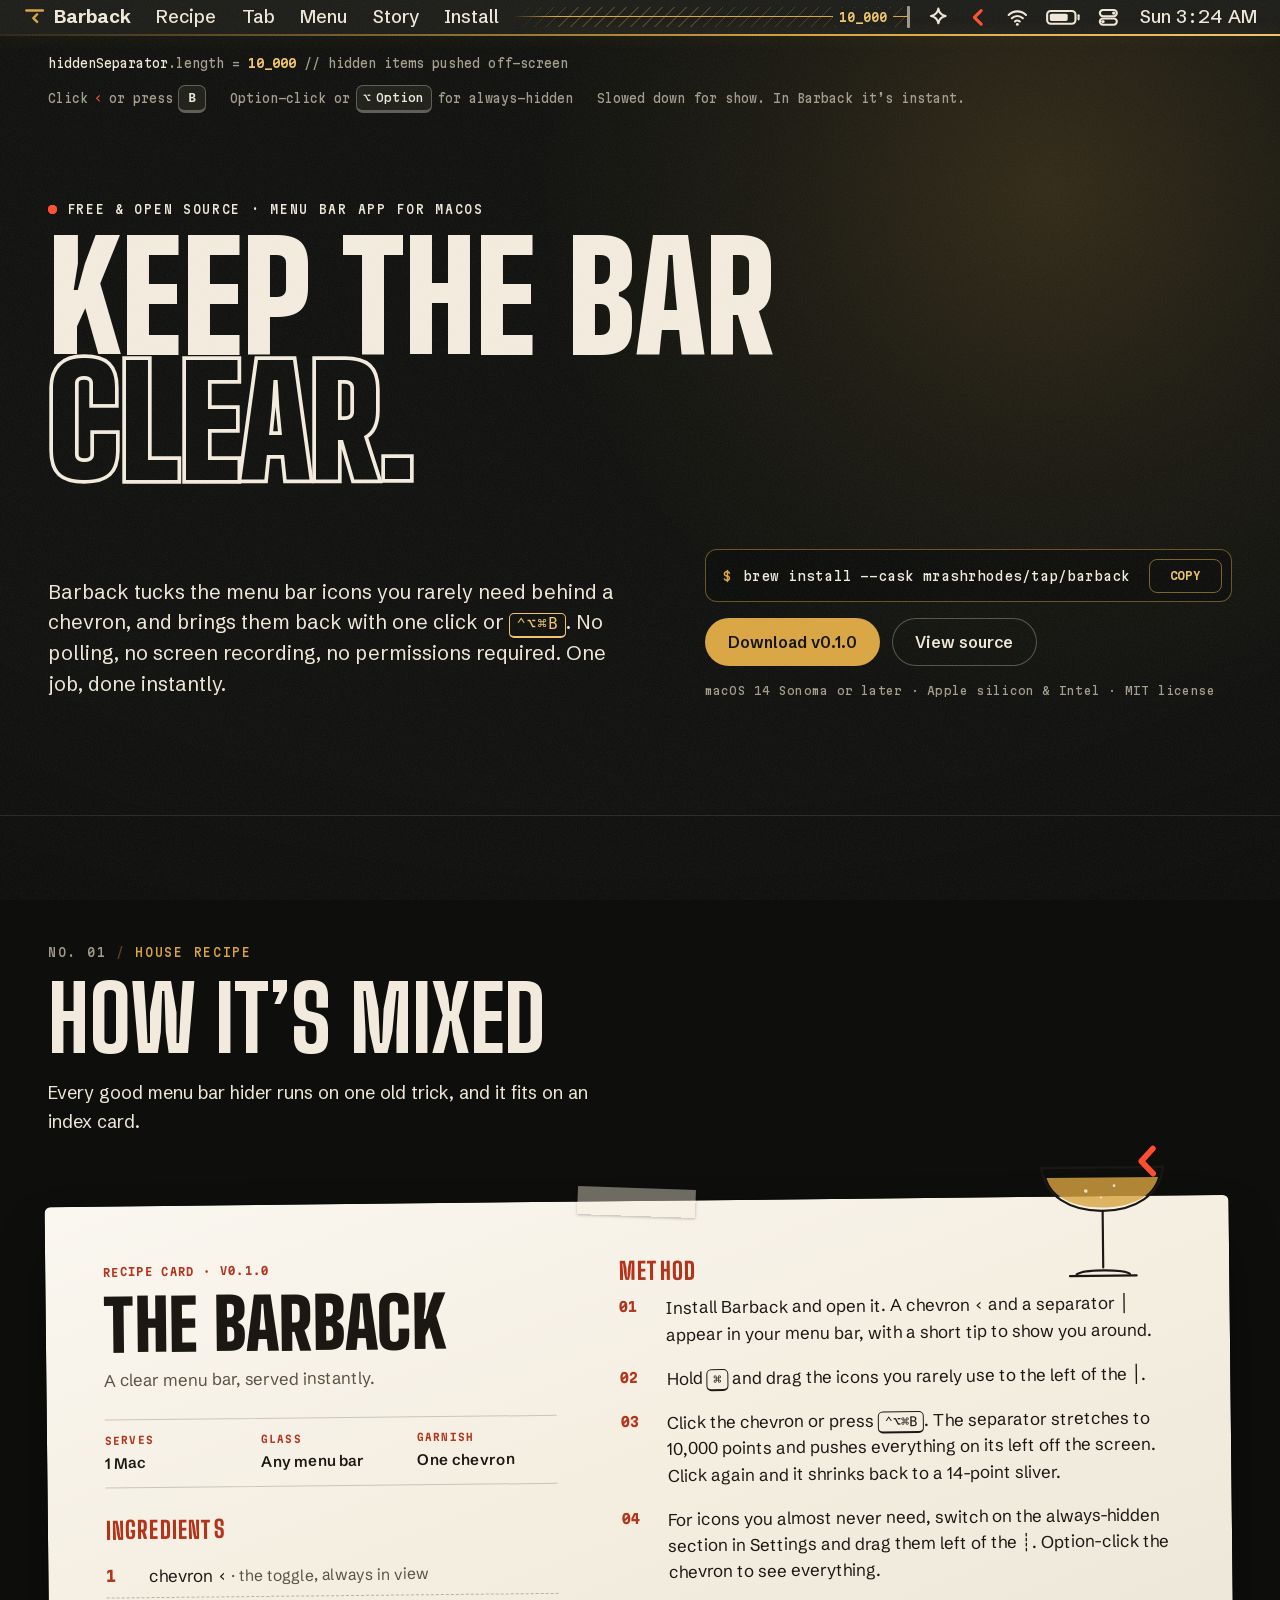
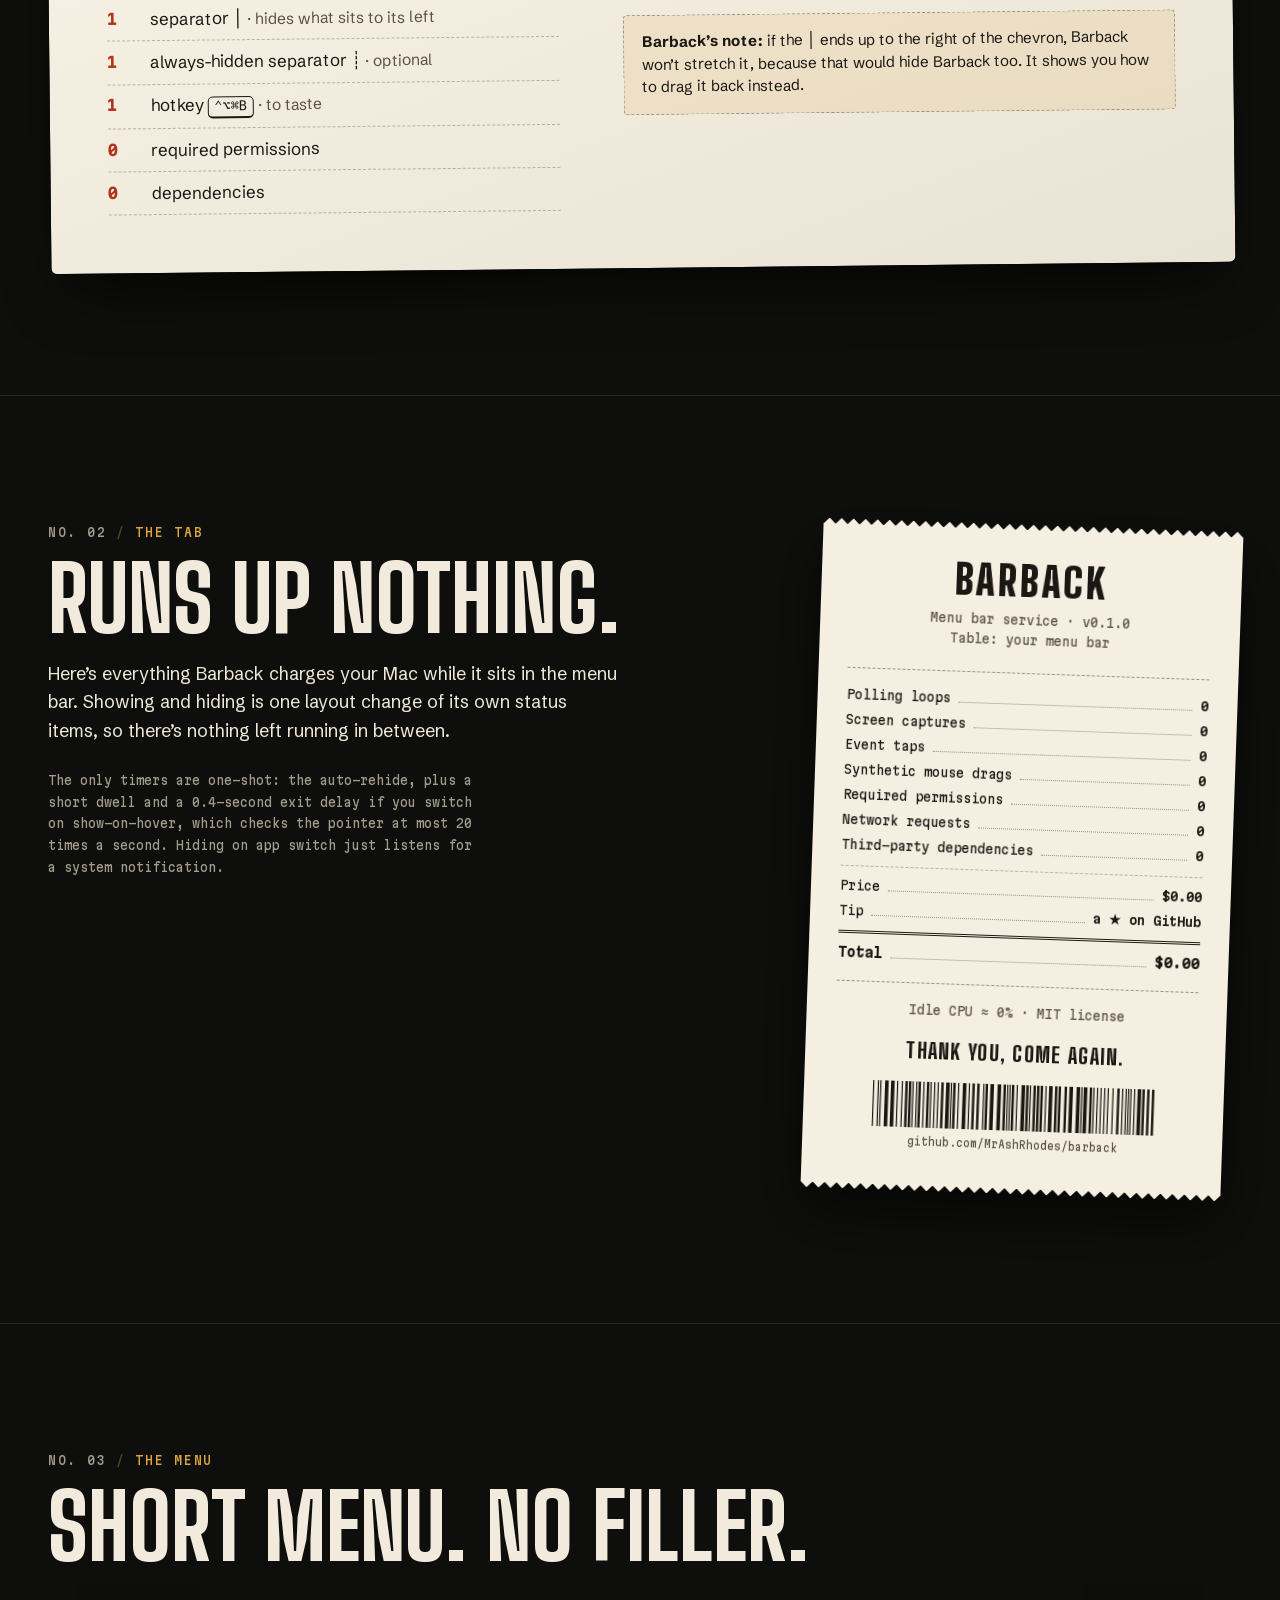
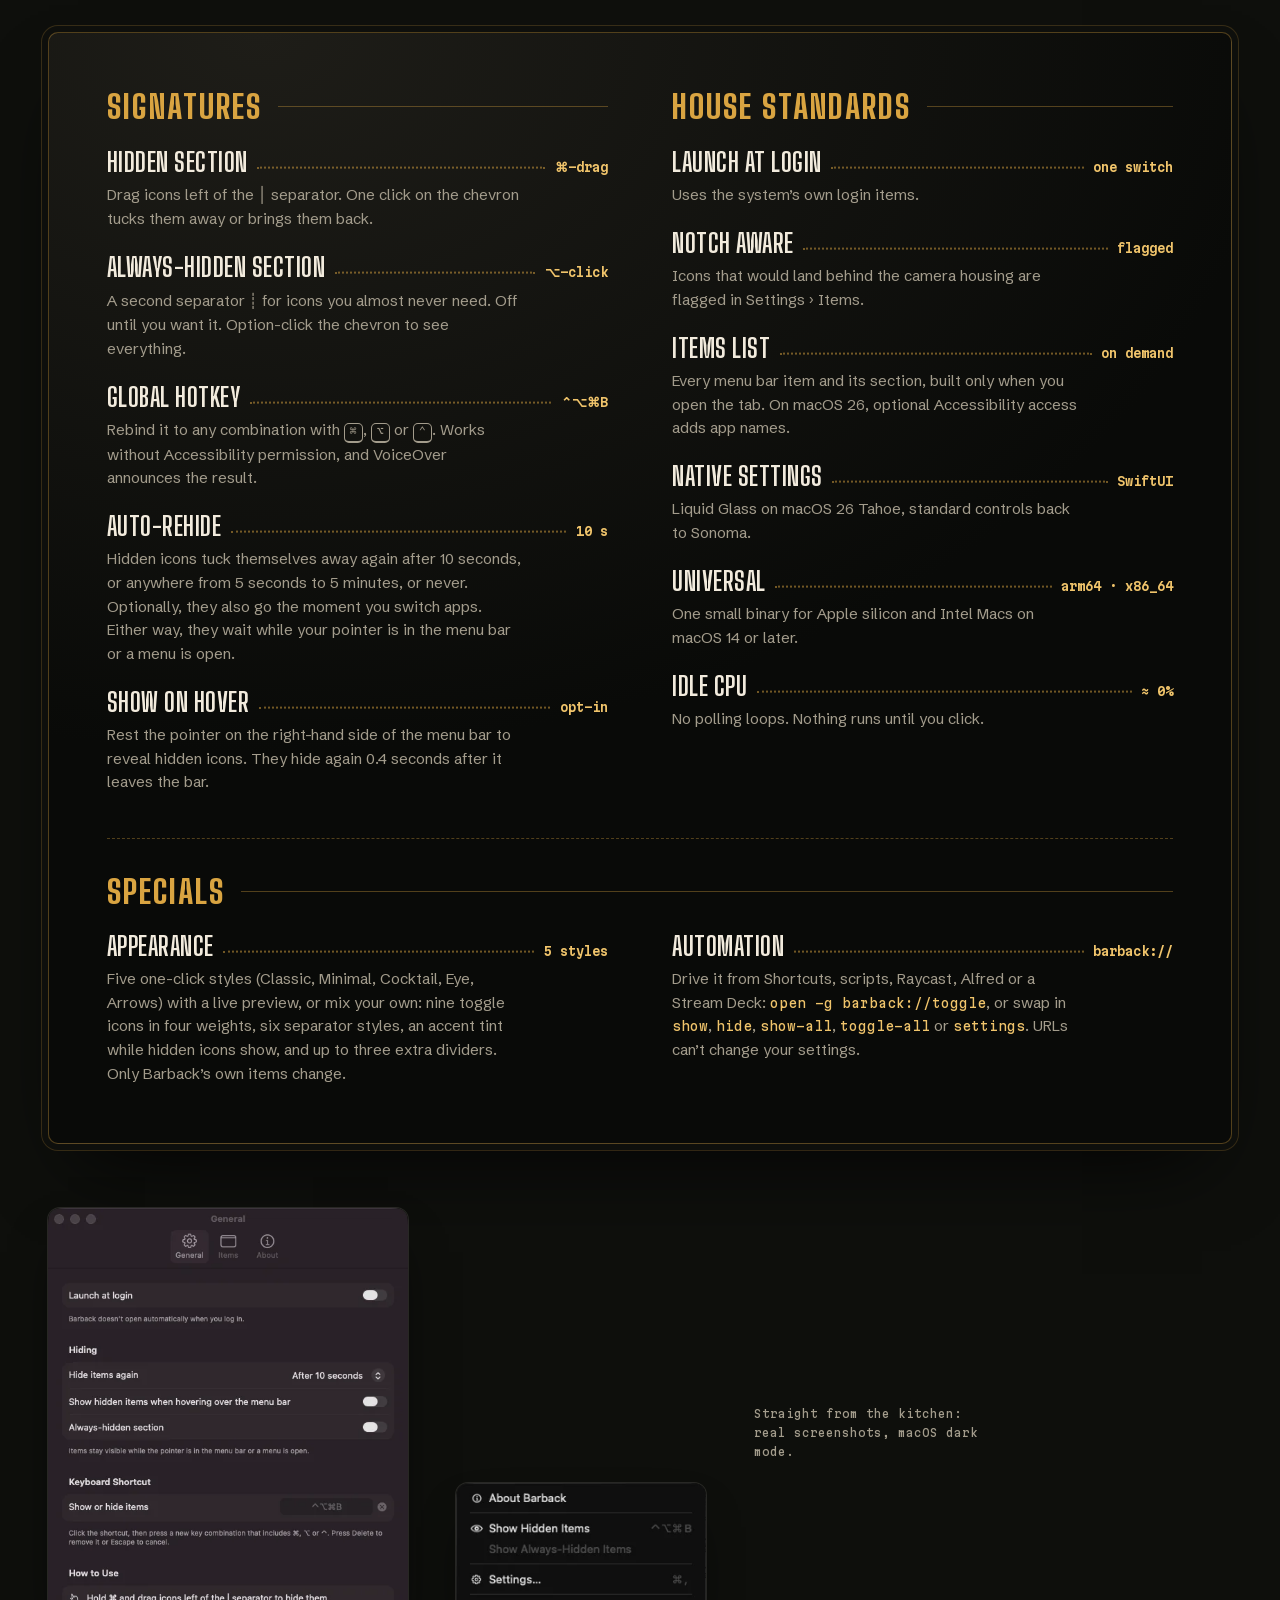
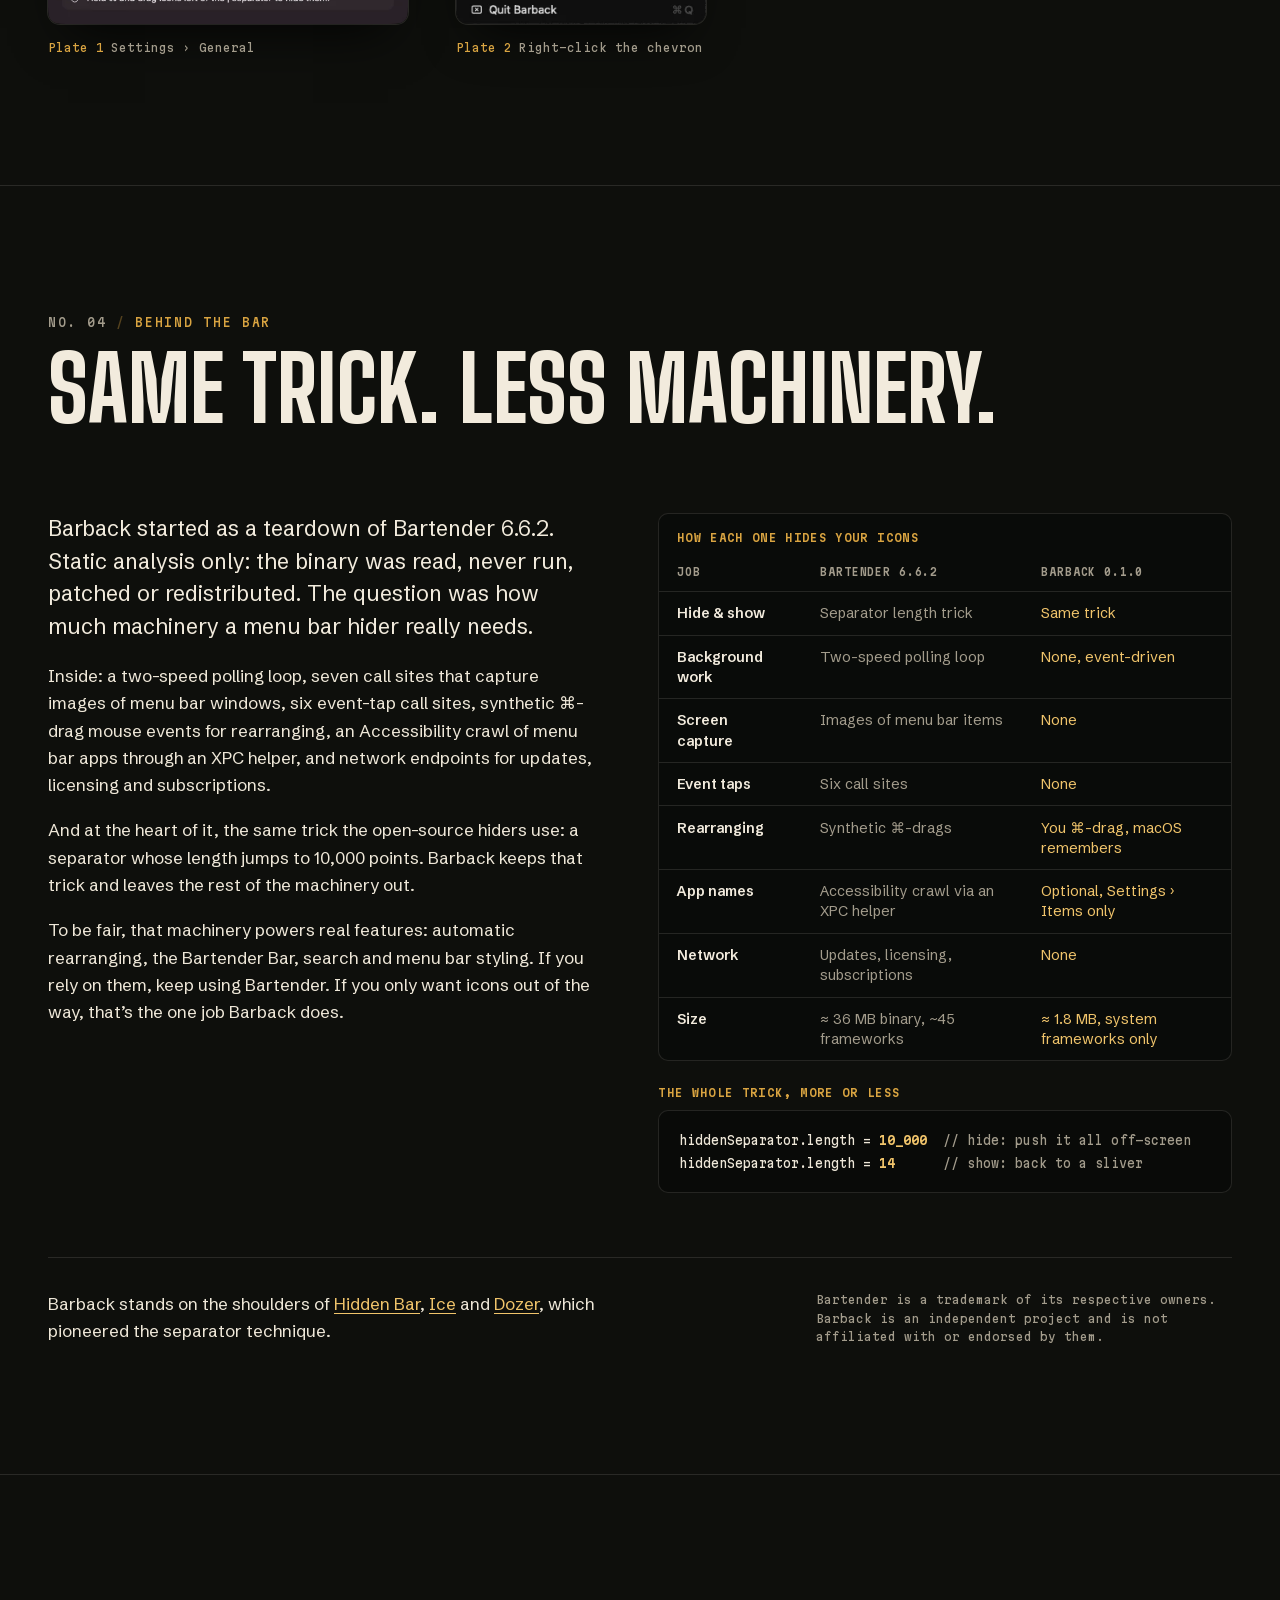
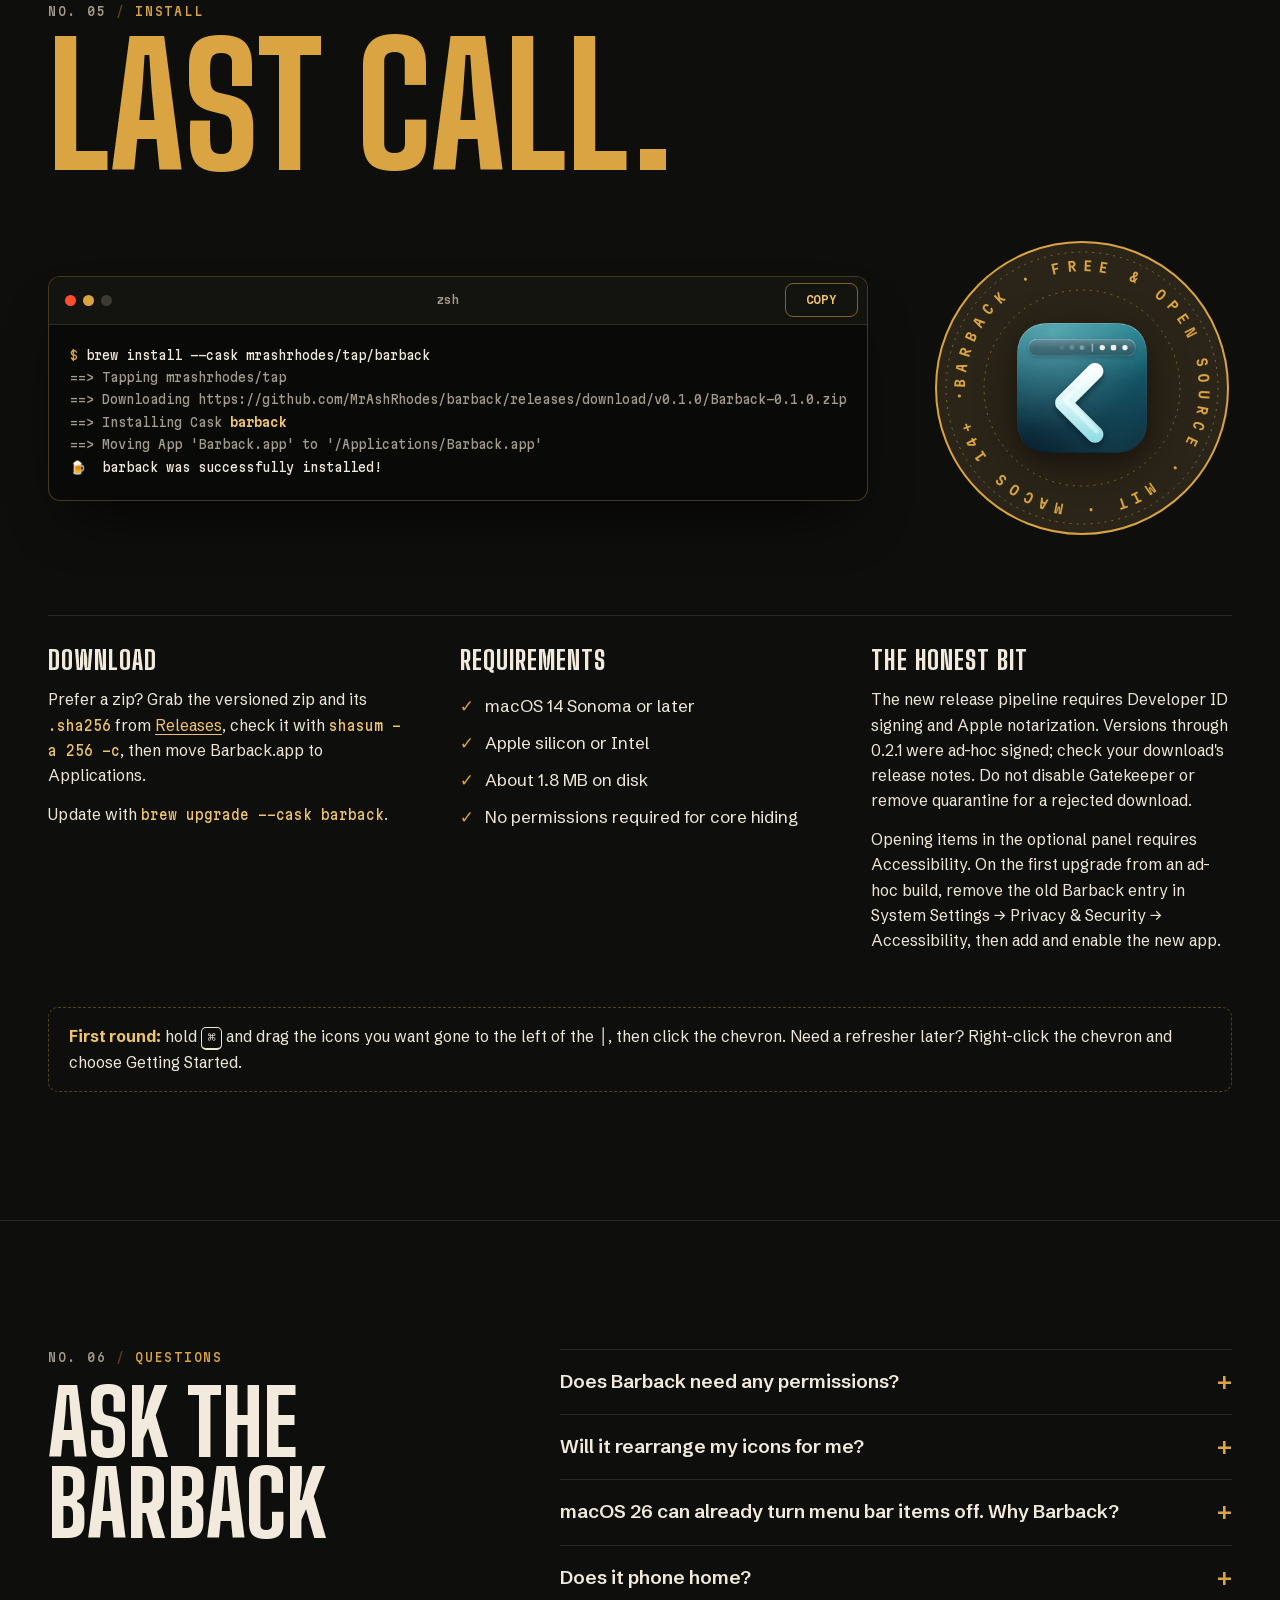
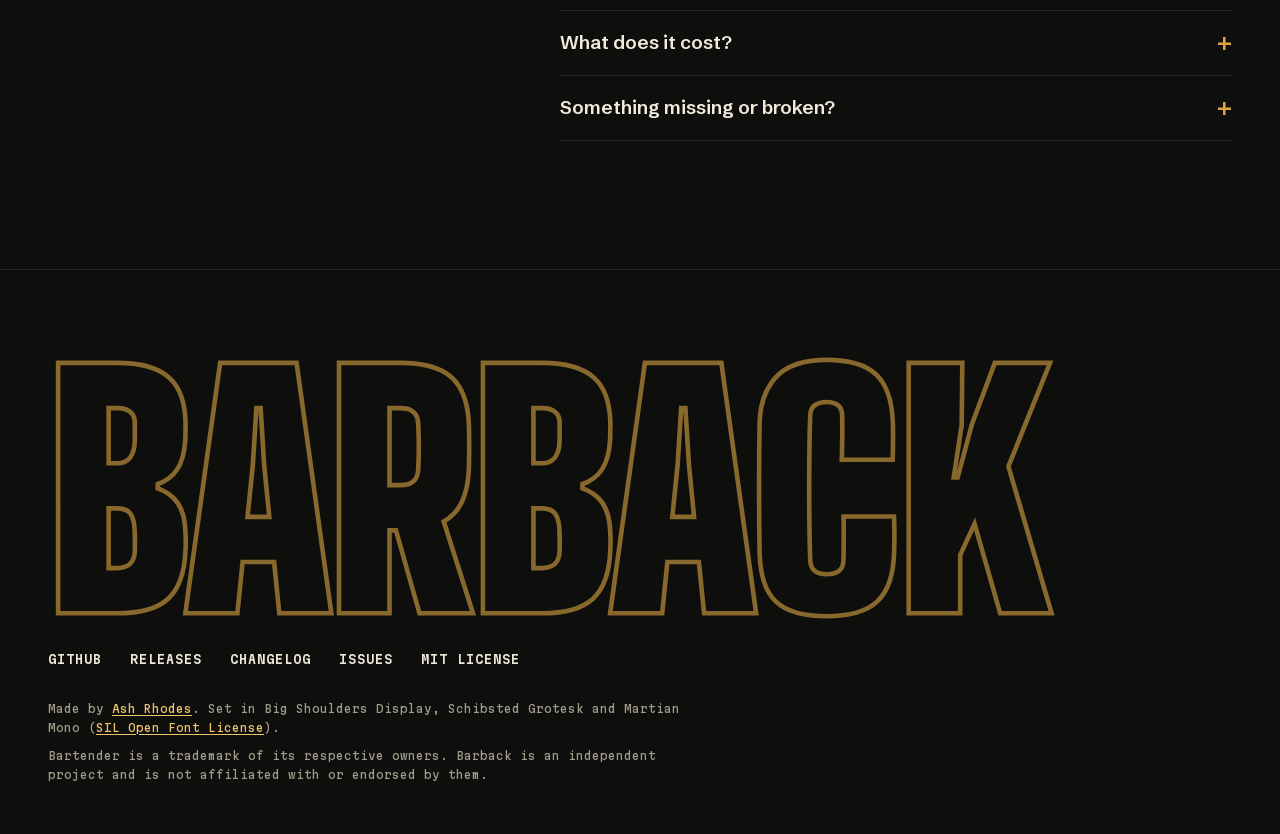
==== commit a75e36dd: "Add Developer ID notarization and fail-closed release gates Reuse the existing signing identity for " ====
--- a/site/index.html
+++ b/site/index.html
@@ -384,7 +384,7 @@
       <div class="install-cols">
         <div class="install-col">
           <h3>Download</h3>
-          <p>Prefer a zip? Grab <code>Barback-0.1.0.zip</code> and its <code>.sha256</code> from <a href="https://github.com/MrAshRhodes/barback/releases/latest">Releases</a>, check it with <code>shasum -a 256 -c</code>, then move Barback.app to Applications.</p>
+          <p>Prefer a zip? Grab the versioned zip and its <code>.sha256</code> from <a href="https://github.com/MrAshRhodes/barback/releases/latest">Releases</a>, check it with <code>shasum -a 256 -c</code>, then move Barback.app to Applications.</p>
           <p>Update with <code>brew upgrade --cask barback</code>.</p>
         </div>
         <div class="install-col">
@@ -393,13 +393,13 @@
             <li>macOS 14 Sonoma or later</li>
             <li>Apple silicon or Intel</li>
             <li>About 1.8 MB on disk</li>
-            <li>No permissions required</li>
+            <li>No permissions required for core hiding</li>
           </ul>
         </div>
         <div class="install-col">
           <h3>The honest bit</h3>
-          <p>Barback is ad-hoc signed, not notarized. The Homebrew cask clears the quarantine flag for you. If macOS blocks a manual download, right-click the app and choose Open (macOS 14), or use System Settings → Privacy &amp; Security → Open Anyway (macOS 15 and later). Or clear the flag yourself:</p>
-          <p class="cmd"><code>xattr -dr com.apple.quarantine /Applications/Barback.app</code></p>
+          <p>The new release pipeline requires Developer ID signing and Apple notarization. Versions through 0.2.1 were ad-hoc signed; check your download's release notes. Do not disable Gatekeeper or remove quarantine for a rejected download.</p>
+          <p>Opening items in the optional panel requires Accessibility. On the first upgrade from an ad-hoc build, remove the old Barback entry in System Settings → Privacy &amp; Security → Accessibility, then add and enable the new app.</p>
         </div>
       </div>
       <p class="tip"><strong>First round:</strong> hold <kbd>⌘</kbd> and drag the icons you want gone to the left of the <span class="sym">│</span>, then click the chevron. Need a refresher later? Right-click the chevron and choose Getting Started.</p>
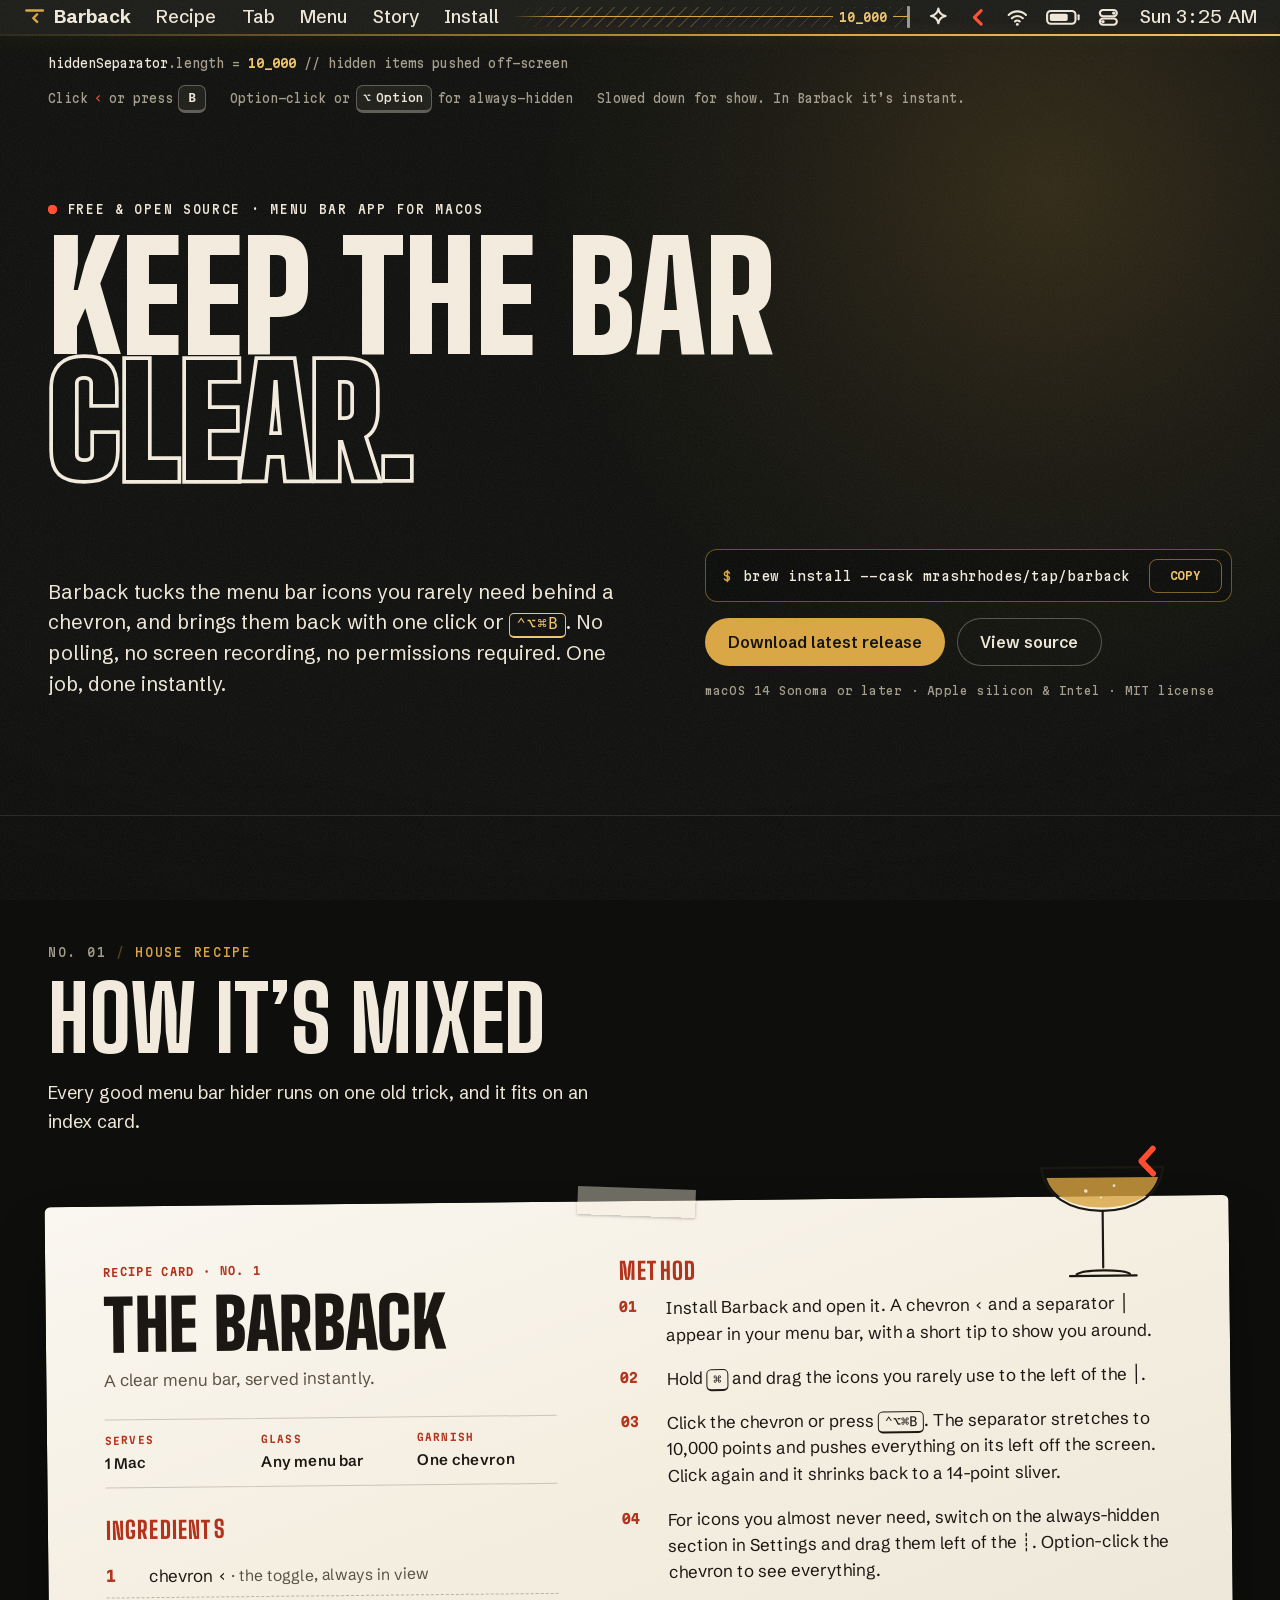
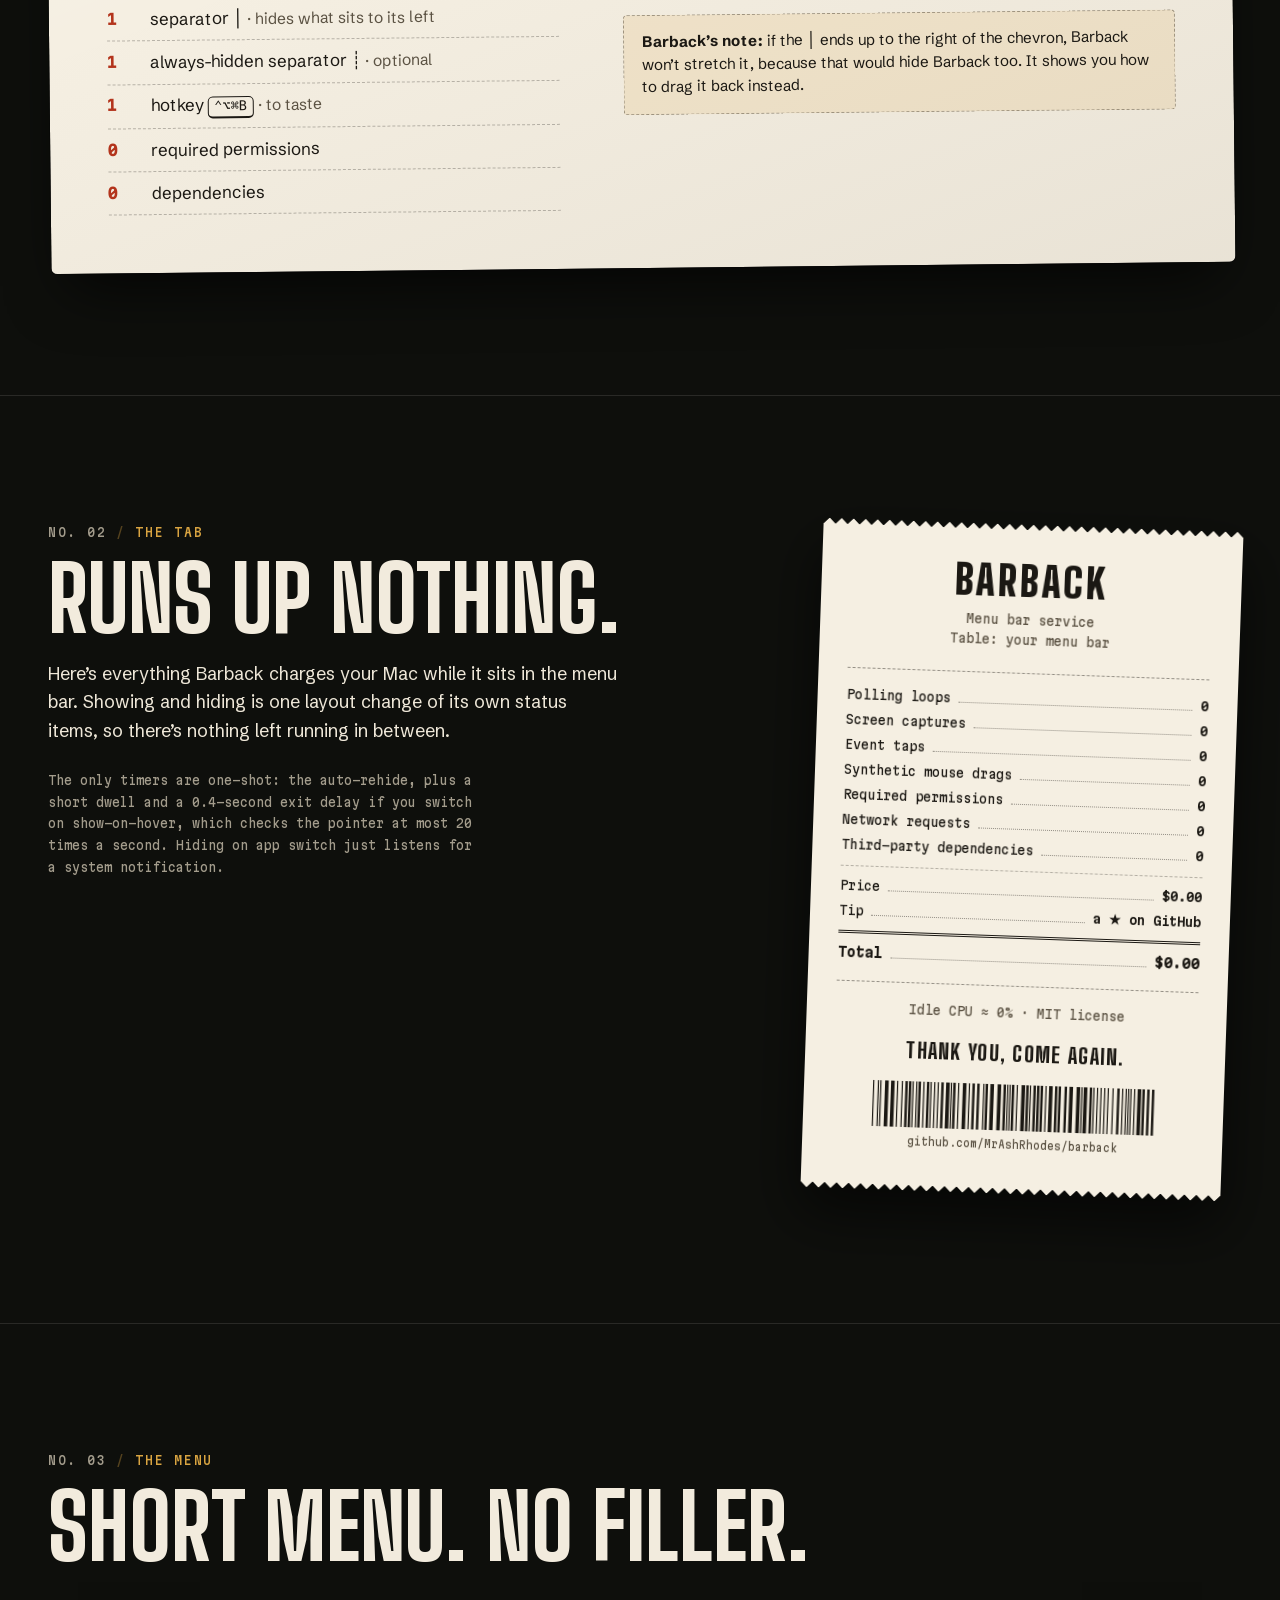
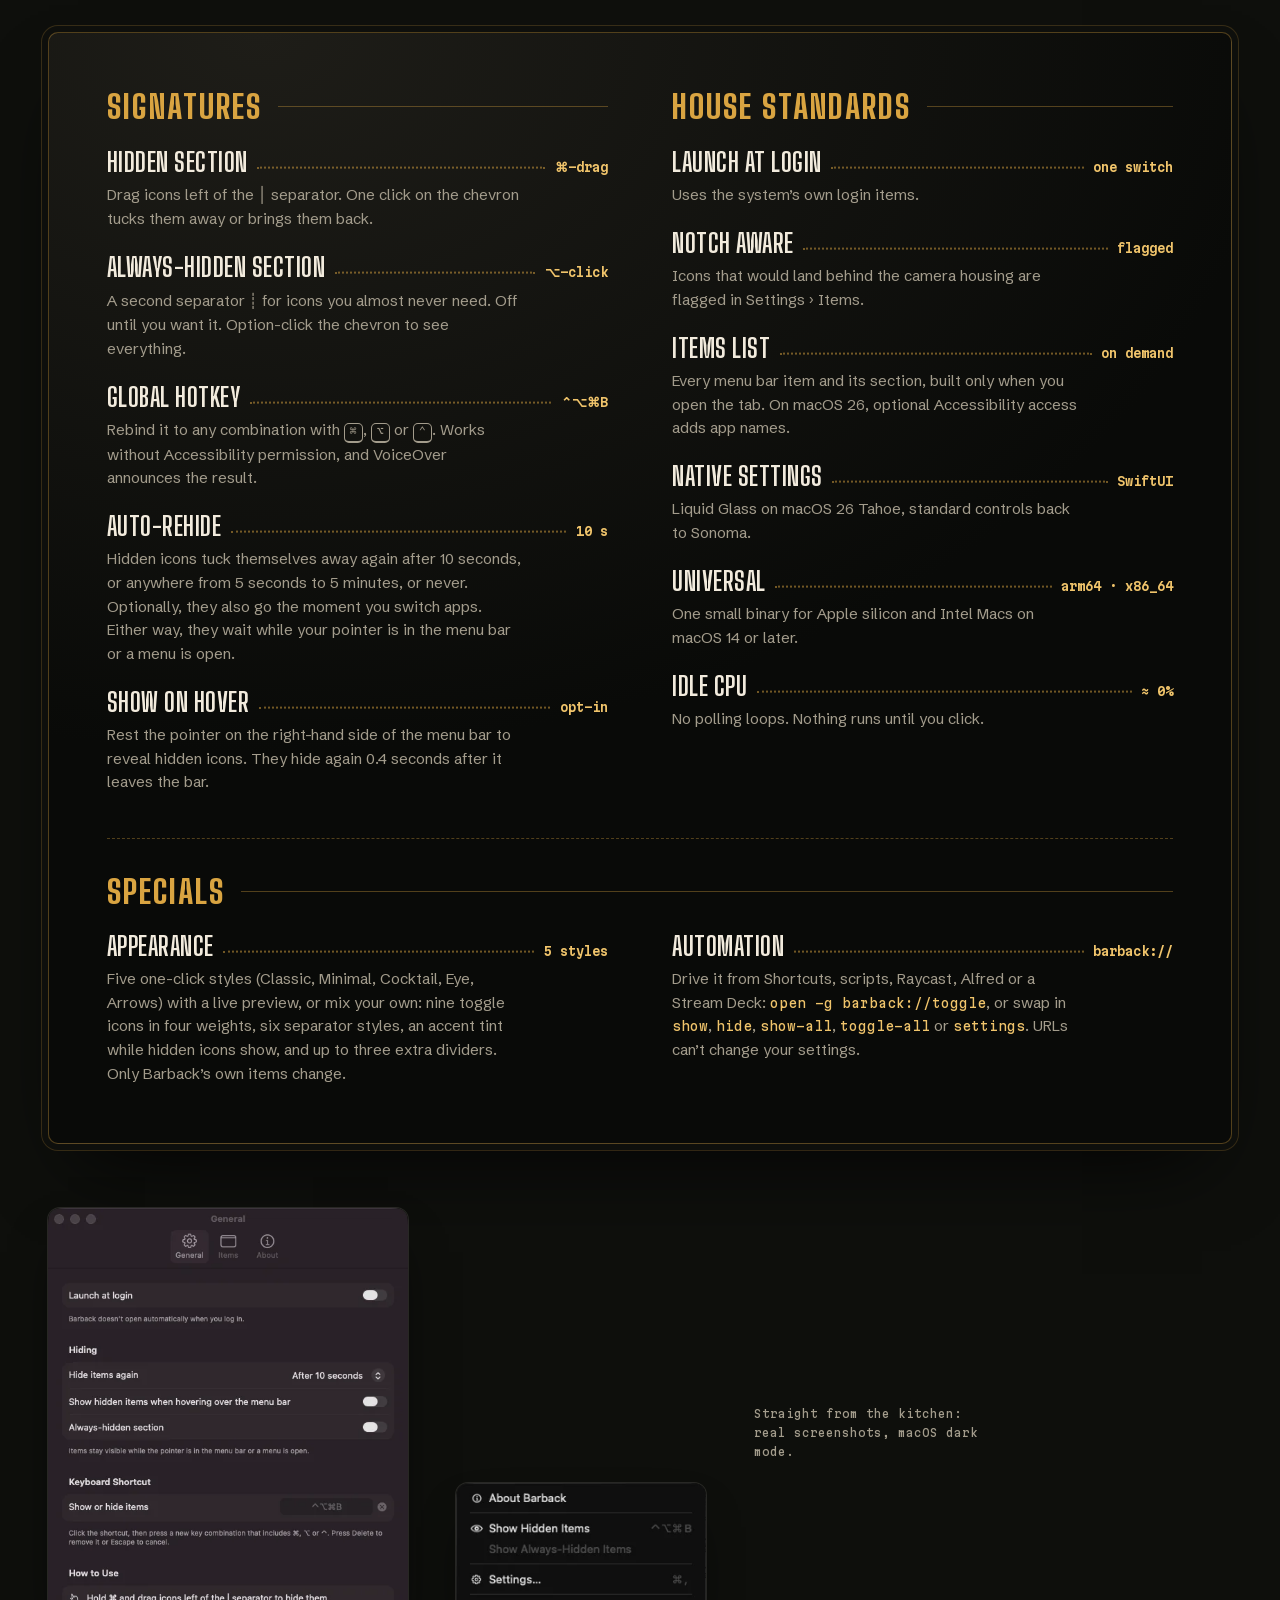
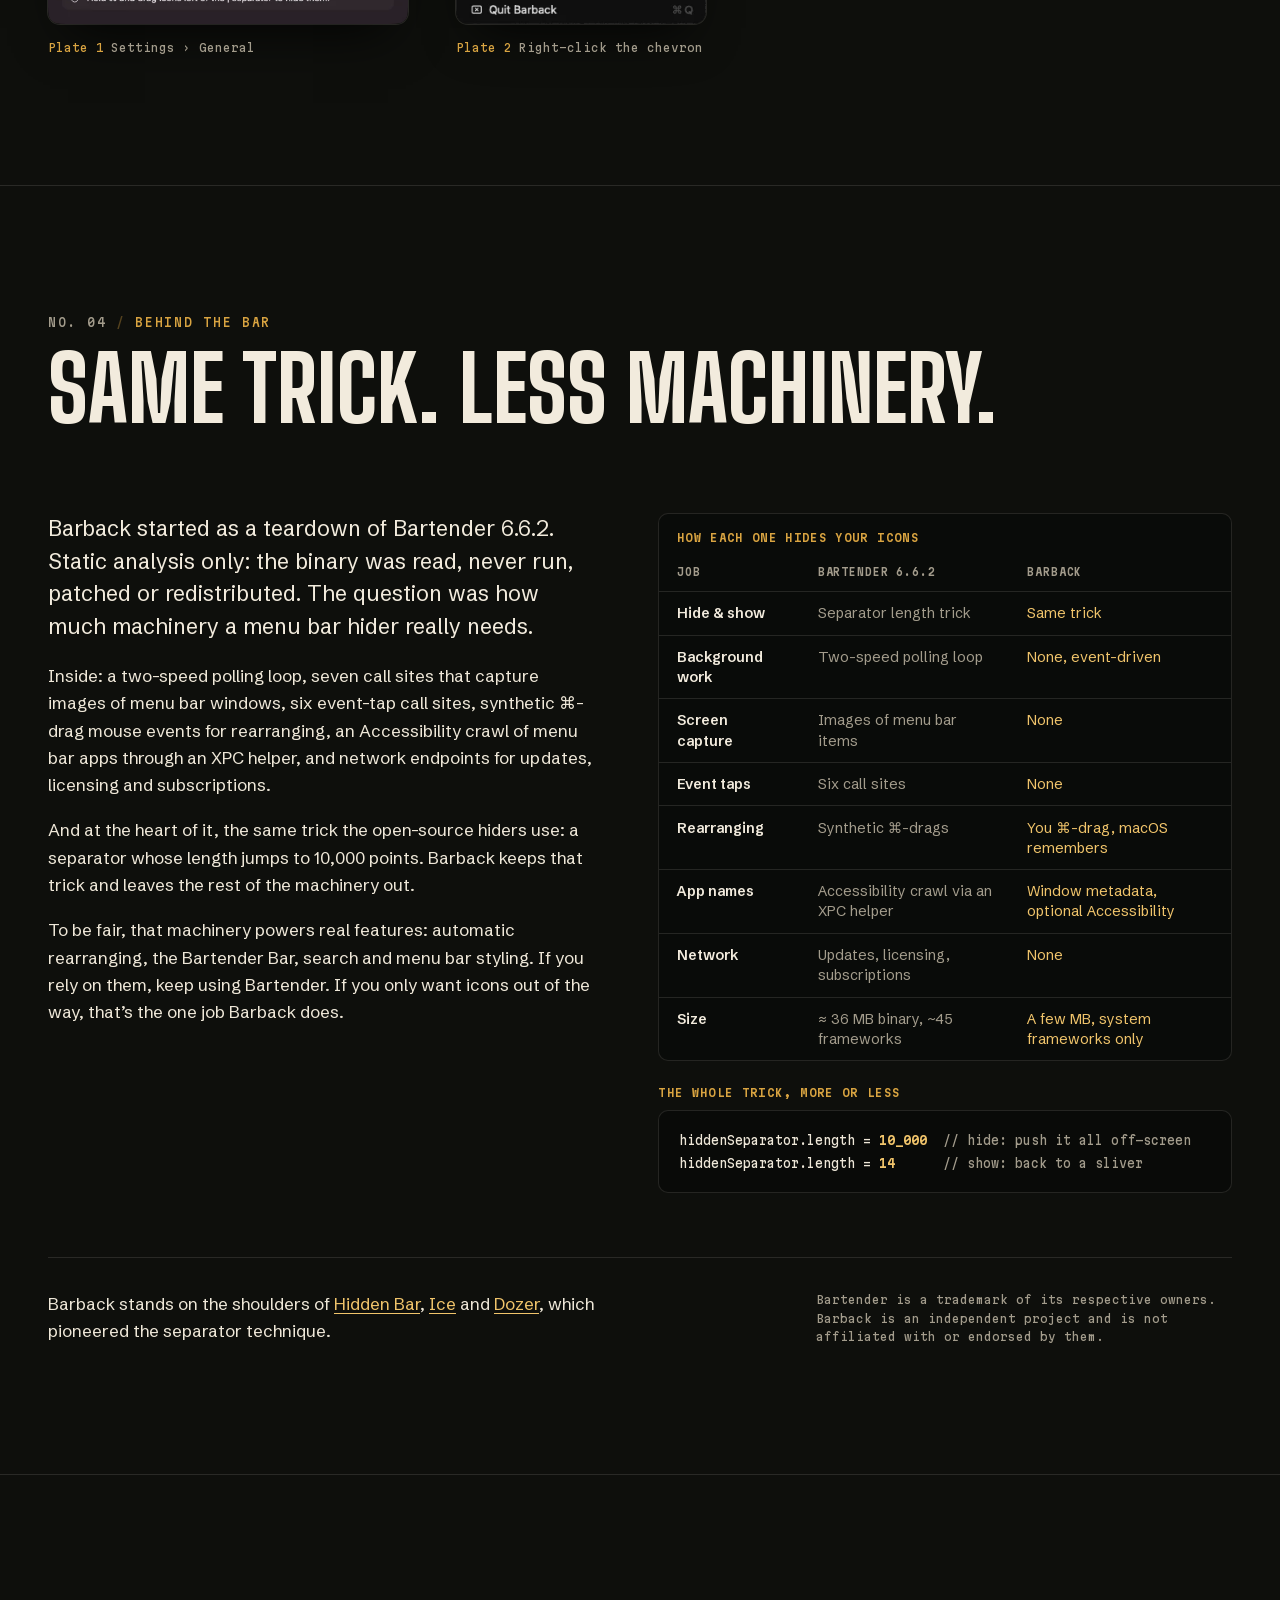
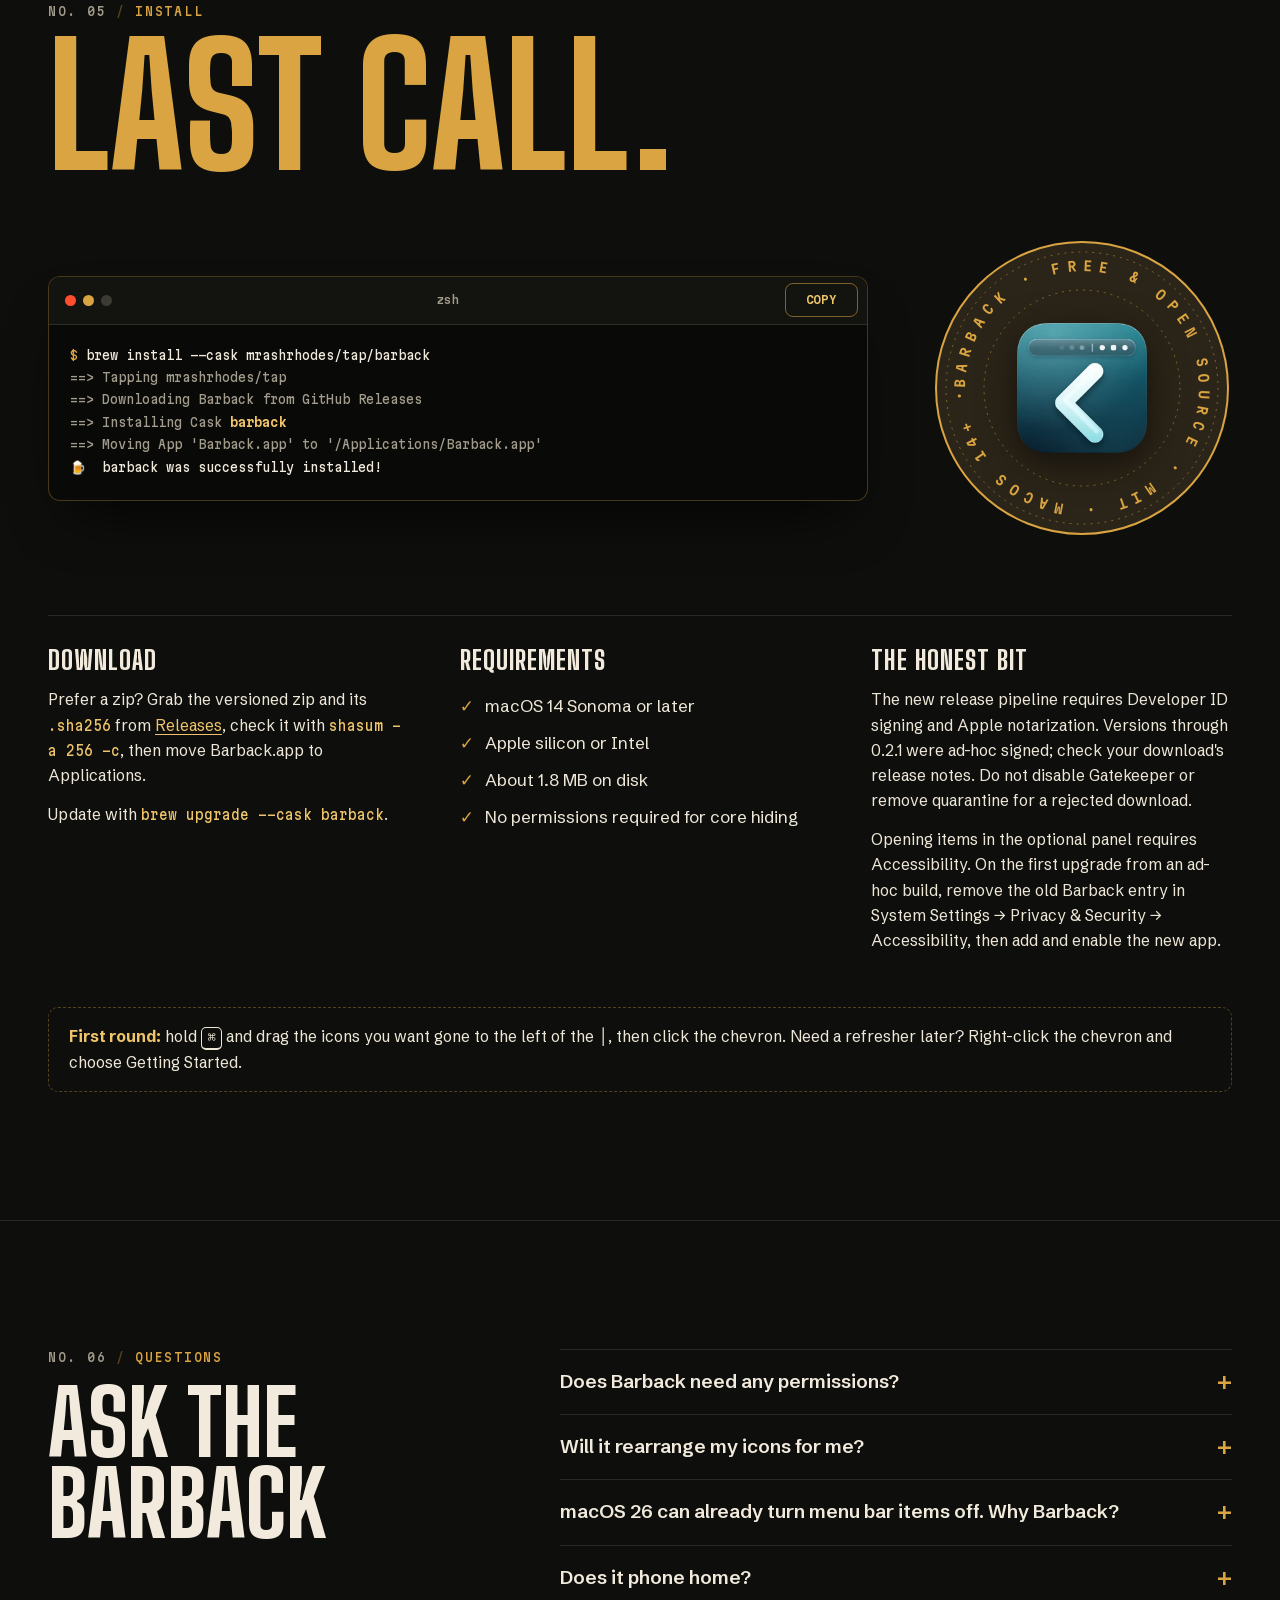
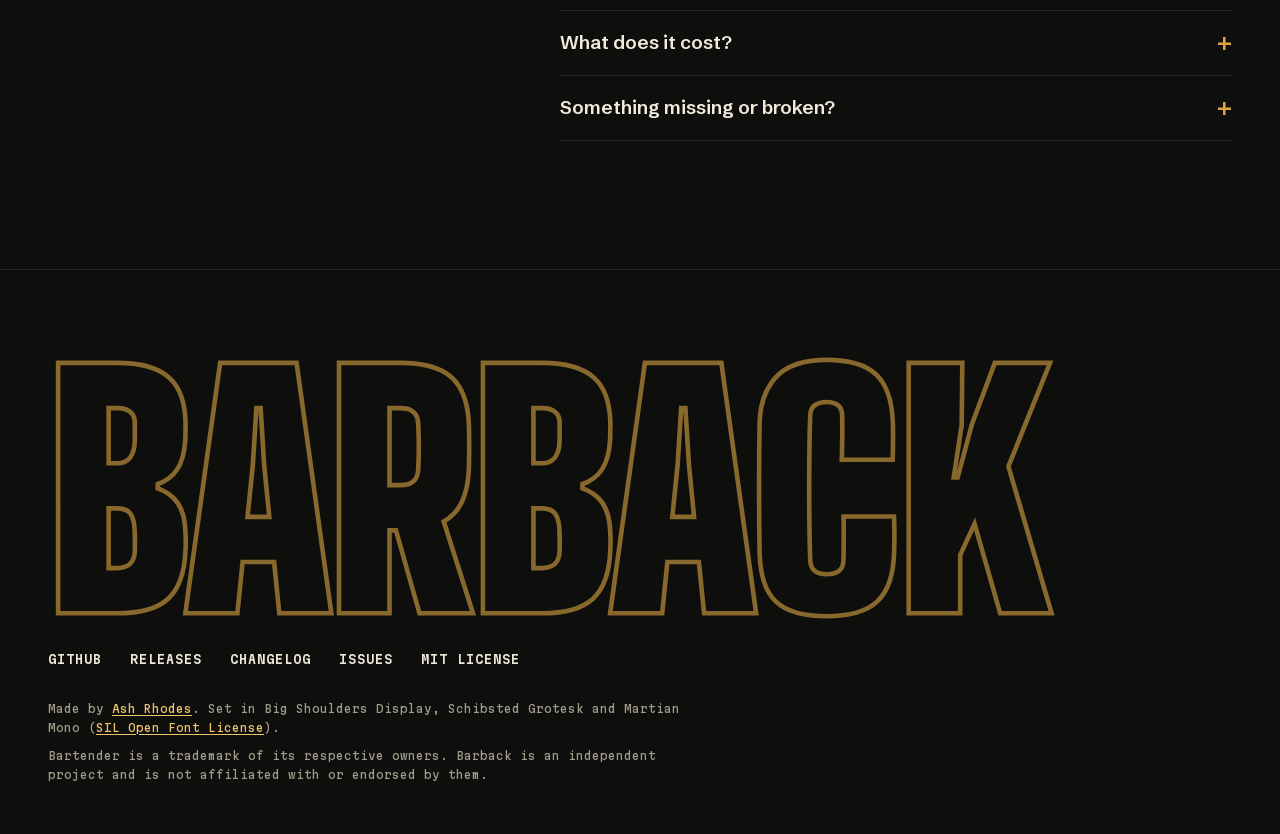
==== commit 43a2cf2f: "Remove hard-coded version numbers from the website The site still advertised v0.1.0 in the download " ====
--- a/site/index.html
+++ b/site/index.html
@@ -37,7 +37,6 @@
   "description": "A fast, lightweight, open-source menu bar item hider for macOS.",
   "applicationCategory": "UtilitiesApplication",
   "operatingSystem": "macOS 14 or later",
-  "softwareVersion": "0.1.0",
   "license": "https://opensource.org/licenses/MIT",
   "url": "https://mrashrhodes.github.io/barback/",
   "downloadUrl": "https://github.com/MrAshRhodes/barback/releases/latest",
@@ -114,7 +113,7 @@
             <button type="button" class="copy" data-copy="brew install --cask mrashrhodes/tap/barback" aria-label="Copy the Homebrew install command" hidden>Copy</button>
           </div>
           <div class="cta-row">
-            <a class="btn btn-brass" href="https://github.com/MrAshRhodes/barback/releases/latest">Download v0.1.0</a>
+            <a class="btn btn-brass" href="https://github.com/MrAshRhodes/barback/releases/latest">Download latest release</a>
             <a class="btn btn-ghost" href="https://github.com/MrAshRhodes/barback">View source</a>
           </div>
           <p class="fine">macOS 14 Sonoma or later · Apple silicon &amp; Intel · MIT license</p>
@@ -133,7 +132,7 @@
 
       <article class="card reveal" aria-labelledby="card-title">
         <div class="card-a">
-          <p class="card-no">Recipe card · v0.1.0</p>
+          <p class="card-no">Recipe card · No. 1</p>
           <h3 class="card-title" id="card-title">The Barback</h3>
           <p class="card-sub">A clear menu bar, served instantly.</p>
           <dl class="card-meta">
@@ -191,7 +190,7 @@
       <div class="receipt-wrap" id="receipt">
         <div class="receipt">
           <p class="r-brand">Barback</p>
-          <p class="r-center">Menu bar service · v0.1.0<br>Table: your menu bar</p>
+          <p class="r-center">Menu bar service<br>Table: your menu bar</p>
           <dl class="r-lines">
             <div><dt>Polling loops</dt><dd>0</dd></div>
             <div><dt>Screen captures</dt><dd>0</dd></div>
@@ -321,7 +320,7 @@
           <table class="ledger">
             <caption>How each one hides your icons</caption>
             <thead>
-              <tr><th scope="col">Job</th><th scope="col">Bartender 6.6.2</th><th scope="col">Barback 0.1.0</th></tr>
+              <tr><th scope="col">Job</th><th scope="col">Bartender 6.6.2</th><th scope="col">Barback</th></tr>
             </thead>
             <tbody>
               <tr><th scope="row">Hide &amp; show</th><td>Separator length trick</td><td>Same trick</td></tr>
@@ -329,9 +328,9 @@
               <tr><th scope="row">Screen capture</th><td>Images of menu bar items</td><td>None</td></tr>
               <tr><th scope="row">Event taps</th><td>Six call sites</td><td>None</td></tr>
               <tr><th scope="row">Rearranging</th><td>Synthetic ⌘-drags</td><td>You ⌘-drag, macOS remembers</td></tr>
-              <tr><th scope="row">App names</th><td>Accessibility crawl via an XPC helper</td><td>Optional, Settings › Items only</td></tr>
+              <tr><th scope="row">App names</th><td>Accessibility crawl via an XPC helper</td><td>Window metadata, optional Accessibility</td></tr>
               <tr><th scope="row">Network</th><td>Updates, licensing, subscriptions</td><td>None</td></tr>
-              <tr><th scope="row">Size</th><td>≈ 36 MB binary, ~45 frameworks</td><td>≈ 1.8 MB, system frameworks only</td></tr>
+              <tr><th scope="row">Size</th><td>≈ 36 MB binary, ~45 frameworks</td><td>A few MB, system frameworks only</td></tr>
             </tbody>
           </table>
         </div>
@@ -364,7 +363,7 @@
           </div>
 <pre class="term-body"><code><span class="t-prompt" aria-hidden="true">$ </span>brew install --cask mrashrhodes/tap/barback
 <span class="t-dim">==&gt; Tapping mrashrhodes/tap</span>
-<span class="t-dim">==&gt; Downloading https://github.com/MrAshRhodes/barback/releases/download/v0.1.0/Barback-0.1.0.zip</span>
+<span class="t-dim">==&gt; Downloading Barback from GitHub Releases</span>
 <span class="t-dim">==&gt; Installing Cask </span><span class="t-ok">barback</span>
 <span class="t-dim">==&gt; Moving App 'Barback.app' to '/Applications/Barback.app'</span>
 🍺  barback was successfully installed!</code></pre>
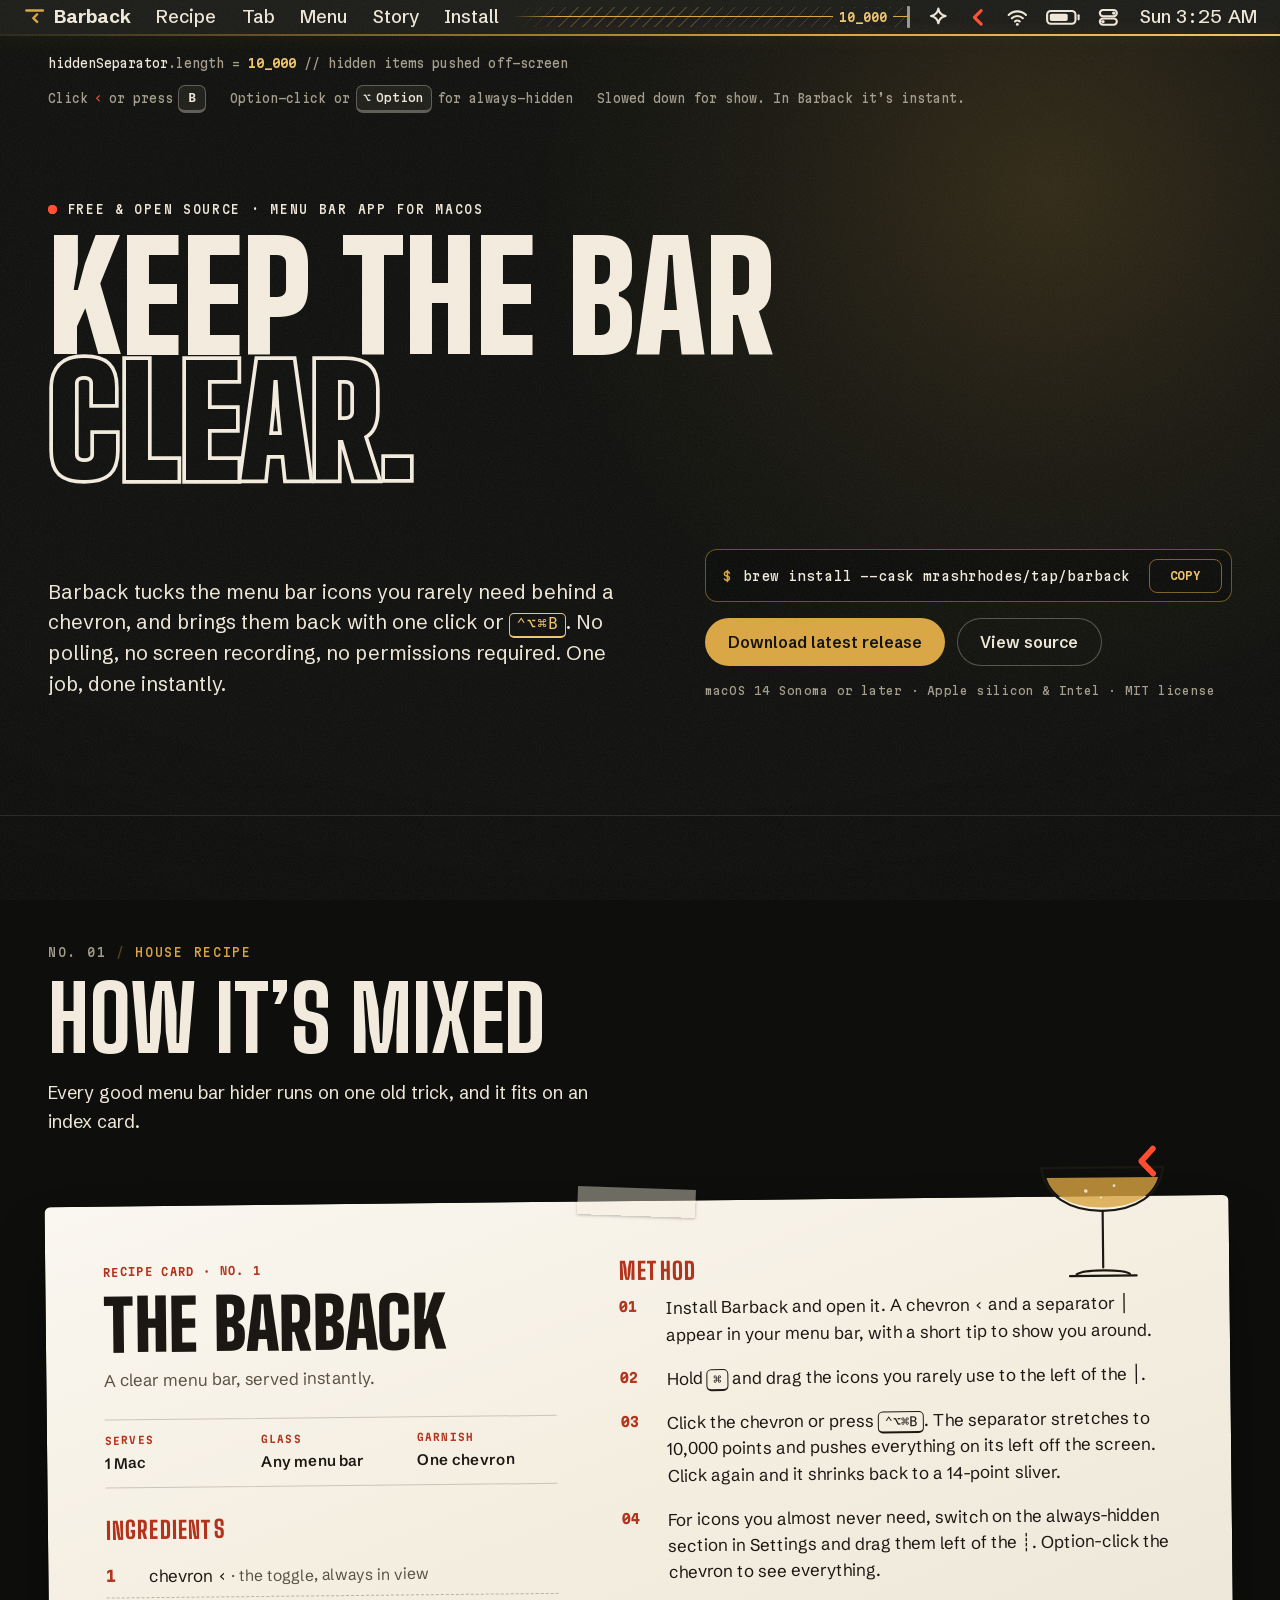
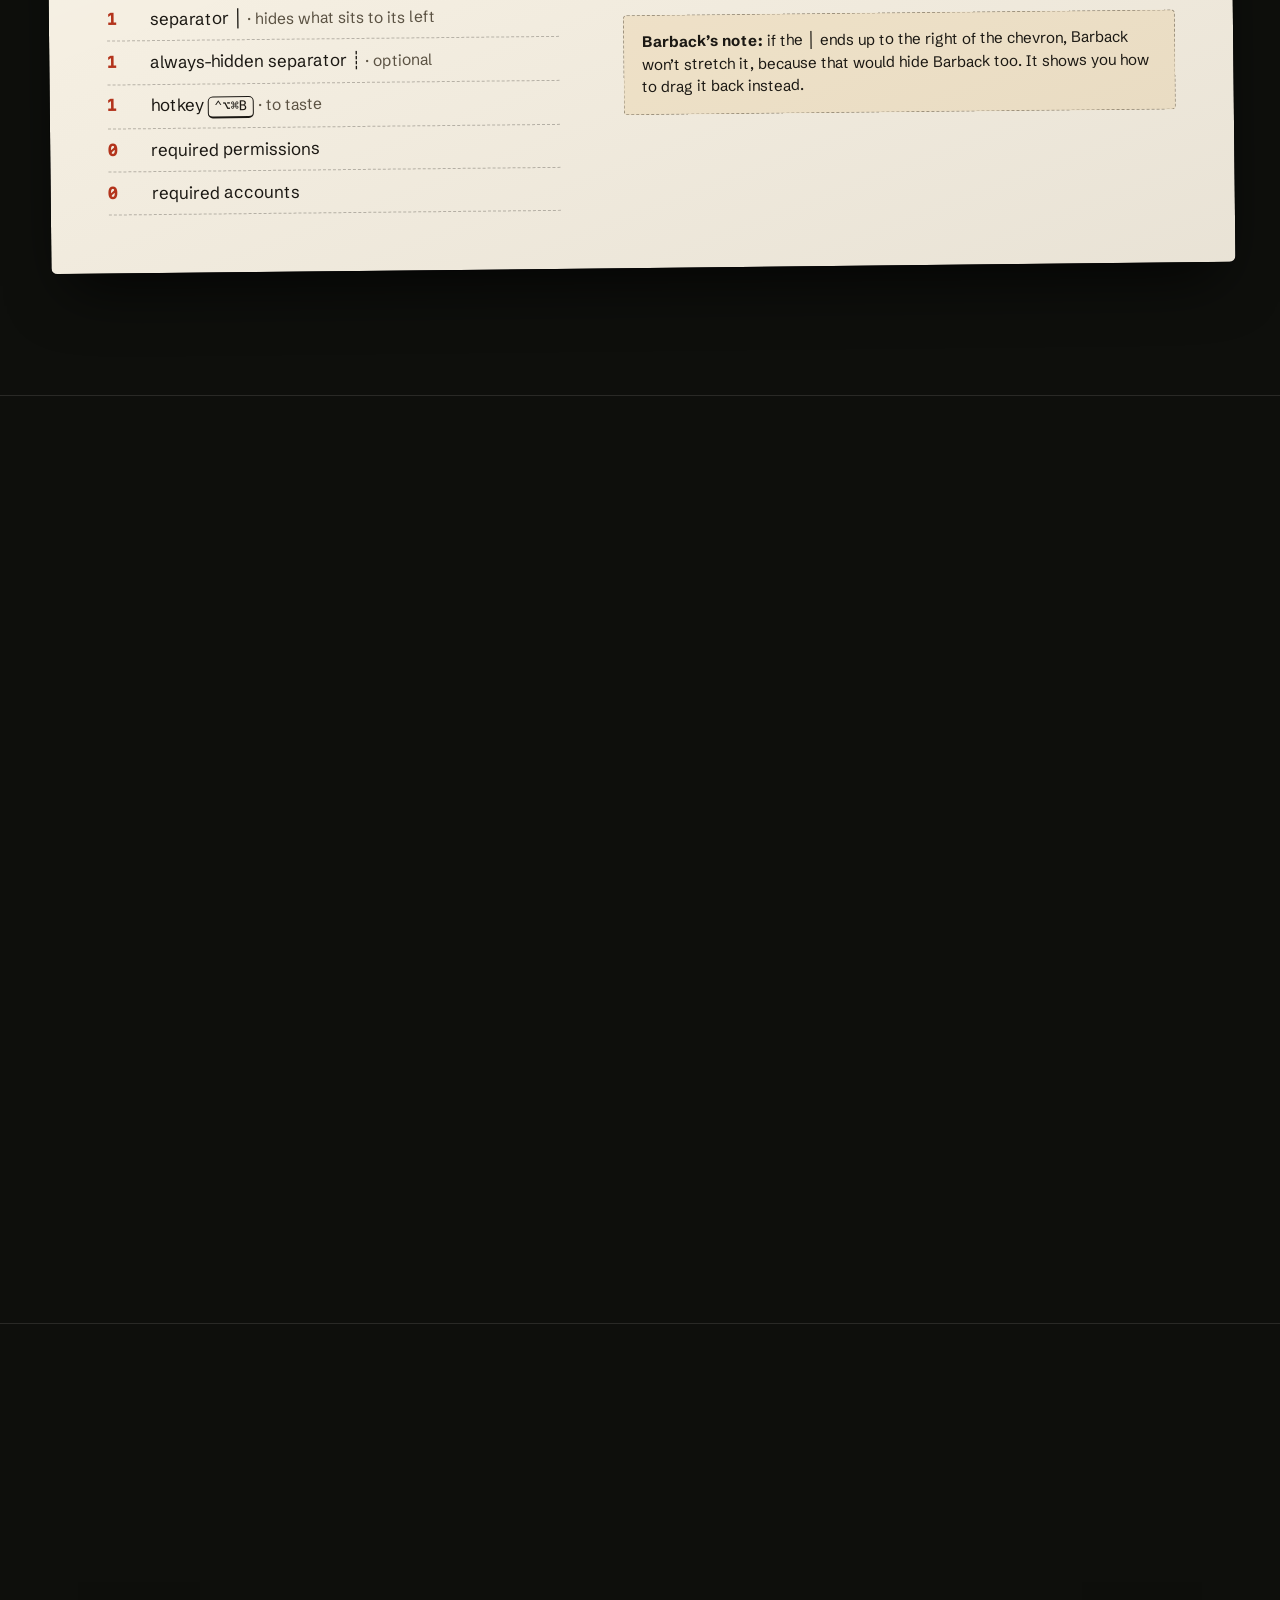
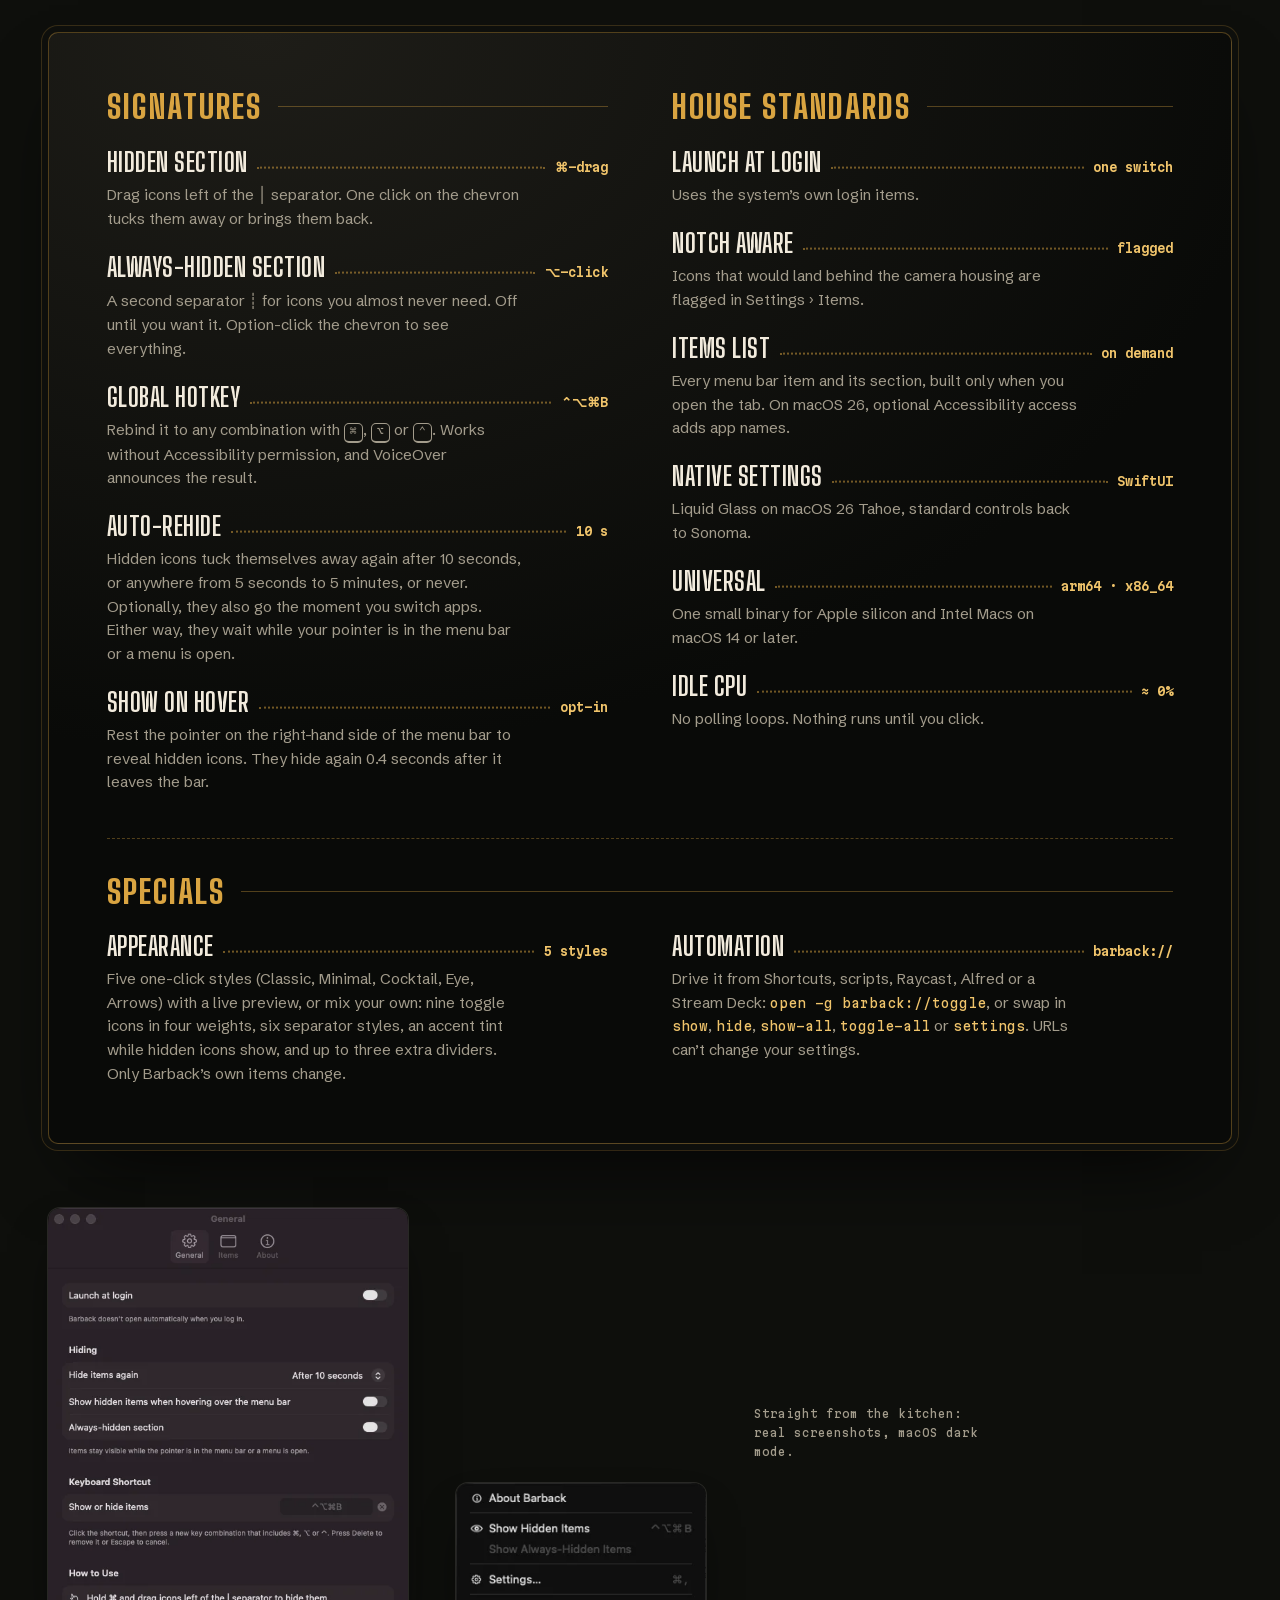
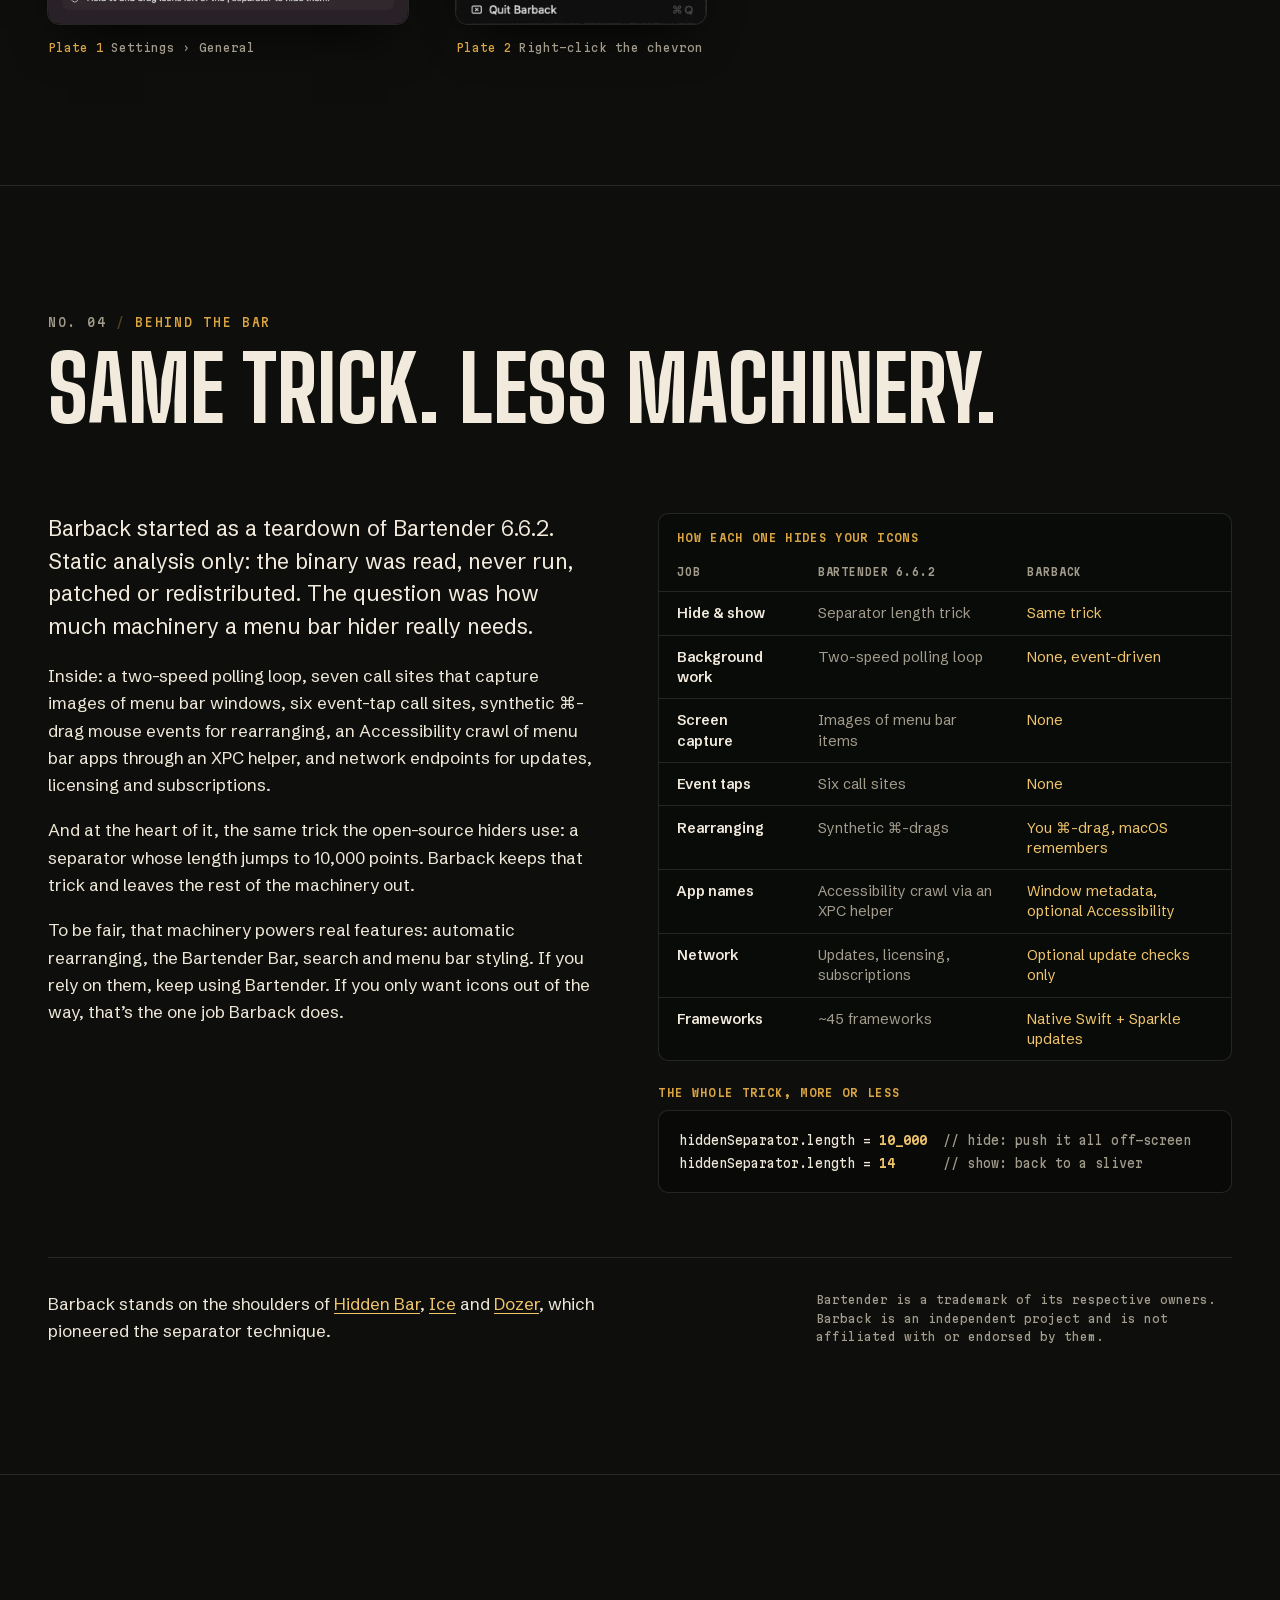
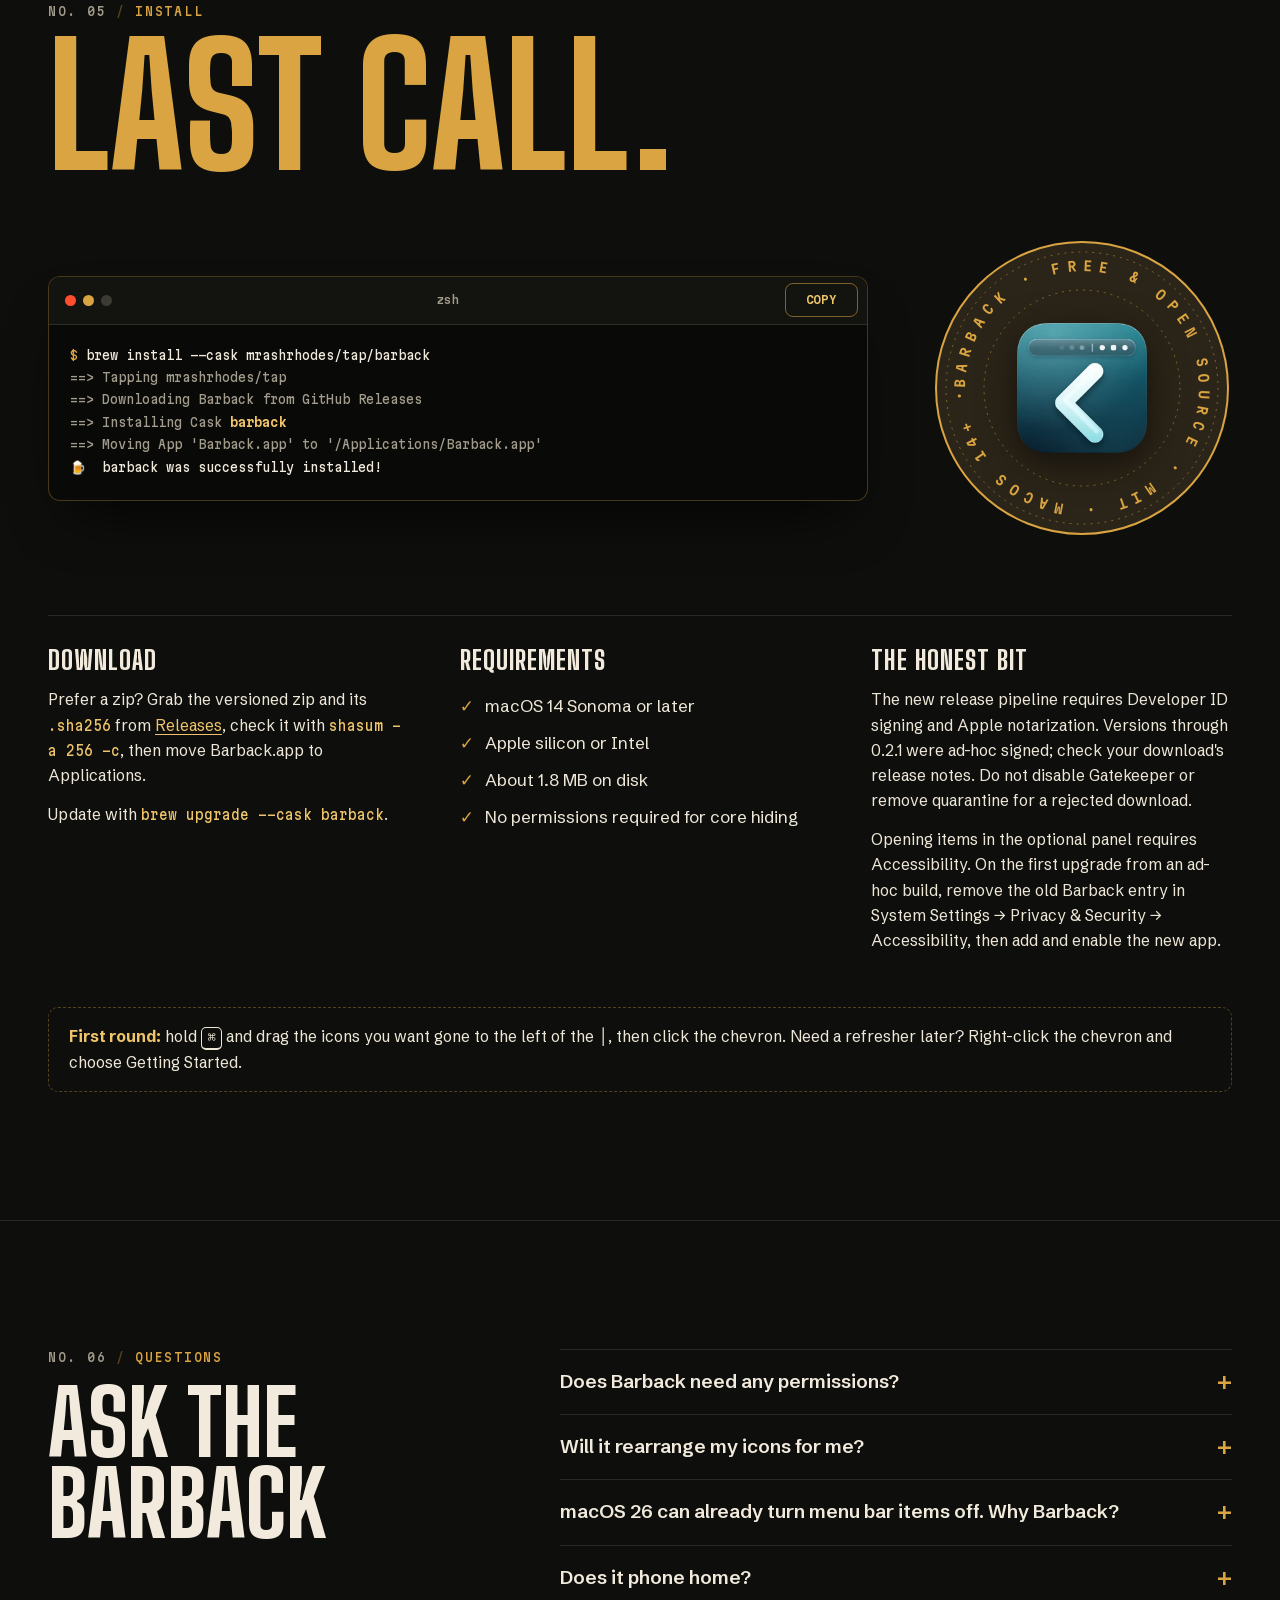
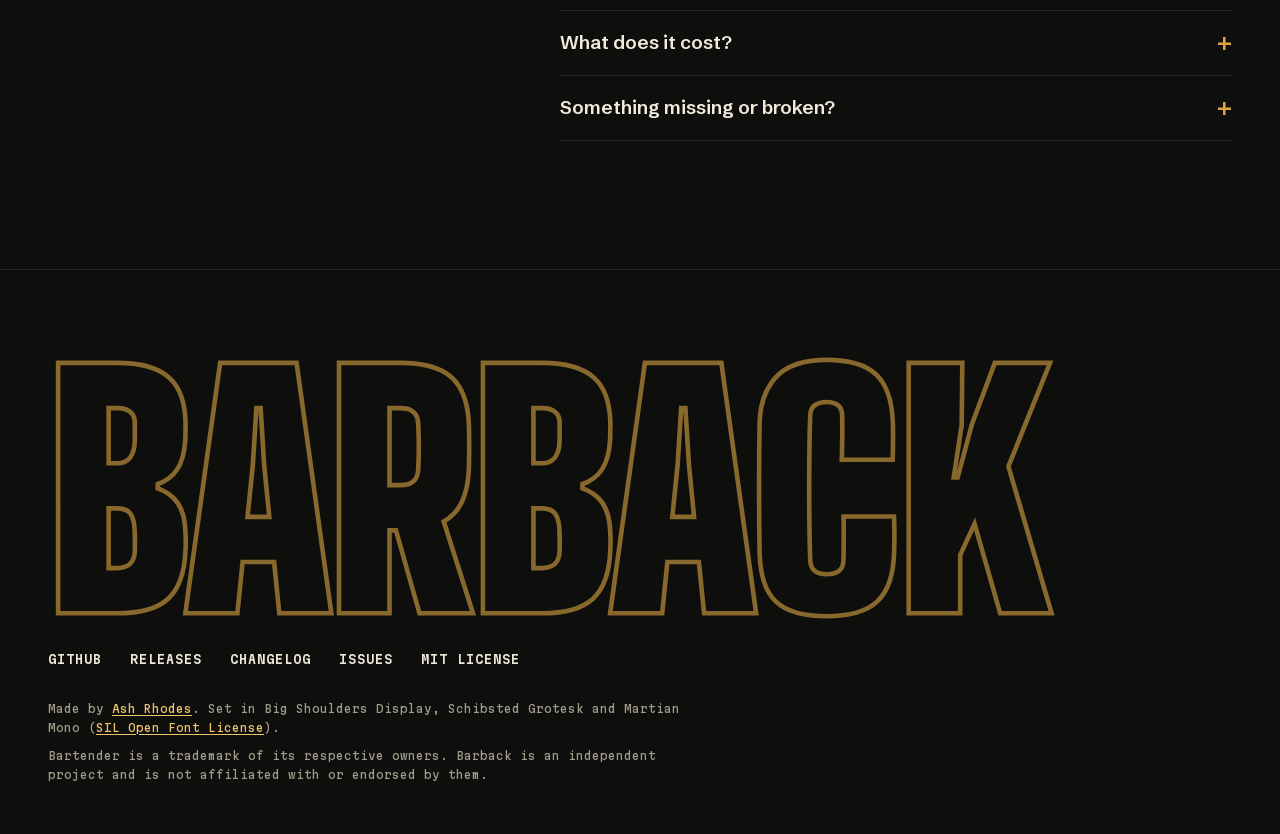
==== commit edbe4006: "Add opt-in Sparkle updates for direct downloads Direct-download copies can check for updates from th" ====
--- a/site/index.html
+++ b/site/index.html
@@ -4,7 +4,7 @@
 <meta charset="utf-8">
 <meta name="viewport" content="width=device-width, initial-scale=1">
 <title>Barback: keep the menu bar clear · free menu bar icon hider for macOS</title>
-<meta name="description" content="Barback is a free, open-source menu bar item hider for macOS. Tuck icons behind a chevron and bring them back with a click or ⌃⌥⌘B. No polling, no screen recording, no required permissions, no network.">
+<meta name="description" content="Barback is a free, open-source menu bar item hider for macOS. Tuck icons behind a chevron and bring them back with a click or ⌃⌥⌘B. No polling, no screen recording, no required permissions, no telemetry.">
 <link rel="canonical" href="https://mrashrhodes.github.io/barback/">
 <meta name="theme-color" content="#0E0F0C">
 <meta name="color-scheme" content="dark">
@@ -147,7 +147,7 @@
             <li><span class="qty">1</span><span>always-hidden separator <span class="sym">┊</span> <span class="note">optional</span></span></li>
             <li><span class="qty">1</span><span>hotkey <kbd>⌃⌥⌘B</kbd> <span class="note">to taste</span></span></li>
             <li><span class="qty">0</span><span>required permissions</span></li>
-            <li><span class="qty">0</span><span>dependencies</span></li>
+            <li><span class="qty">0</span><span>required accounts</span></li>
           </ul>
         </div>
         <div class="card-b">
@@ -197,8 +197,8 @@
             <div><dt>Event taps</dt><dd>0</dd></div>
             <div><dt>Synthetic mouse drags</dt><dd>0</dd></div>
             <div><dt>Required permissions</dt><dd>0</dd></div>
-            <div><dt>Network requests</dt><dd>0</dd></div>
-            <div><dt>Third-party dependencies</dt><dd>0</dd></div>
+            <div><dt>Automatic update checks</dt><dd>off</dd></div>
+            <div><dt>Update framework</dt><dd>Sparkle</dd></div>
             <div class="r-price"><dt>Price</dt><dd>$0.00</dd></div>
             <div><dt>Tip</dt><dd>a ★ on GitHub</dd></div>
             <div class="r-total"><dt>Total</dt><dd>$0.00</dd></div>
@@ -329,8 +329,8 @@
               <tr><th scope="row">Event taps</th><td>Six call sites</td><td>None</td></tr>
               <tr><th scope="row">Rearranging</th><td>Synthetic ⌘-drags</td><td>You ⌘-drag, macOS remembers</td></tr>
               <tr><th scope="row">App names</th><td>Accessibility crawl via an XPC helper</td><td>Window metadata, optional Accessibility</td></tr>
-              <tr><th scope="row">Network</th><td>Updates, licensing, subscriptions</td><td>None</td></tr>
-              <tr><th scope="row">Size</th><td>≈ 36 MB binary, ~45 frameworks</td><td>A few MB, system frameworks only</td></tr>
+              <tr><th scope="row">Network</th><td>Updates, licensing, subscriptions</td><td>Optional update checks only</td></tr>
+              <tr><th scope="row">Frameworks</th><td>~45 frameworks</td><td>Native Swift + Sparkle updates</td></tr>
             </tbody>
           </table>
         </div>
@@ -426,7 +426,7 @@
         </details>
         <details>
           <summary>Does it phone home?</summary>
-          <div class="faq-a"><p>No. There’s no networking code at all: no telemetry, no analytics, no update checks. Updates come through Homebrew or GitHub Releases.</p></div>
+          <div class="faq-a"><p>No telemetry, analytics or system profiling. In updater-enabled releases, automatic checks start off. You can check manually or choose Daily, Weekly or Monthly (30 days) in Settings. Checks contact GitHub with normal request metadata, including your IP address and app/Sparkle versions; downloads and installations need your confirmation. Homebrew copies stay managed by Homebrew. Older releases need one manual upgrade to gain the updater.</p></div>
         </details>
         <details>
           <summary>What does it cost?</summary>
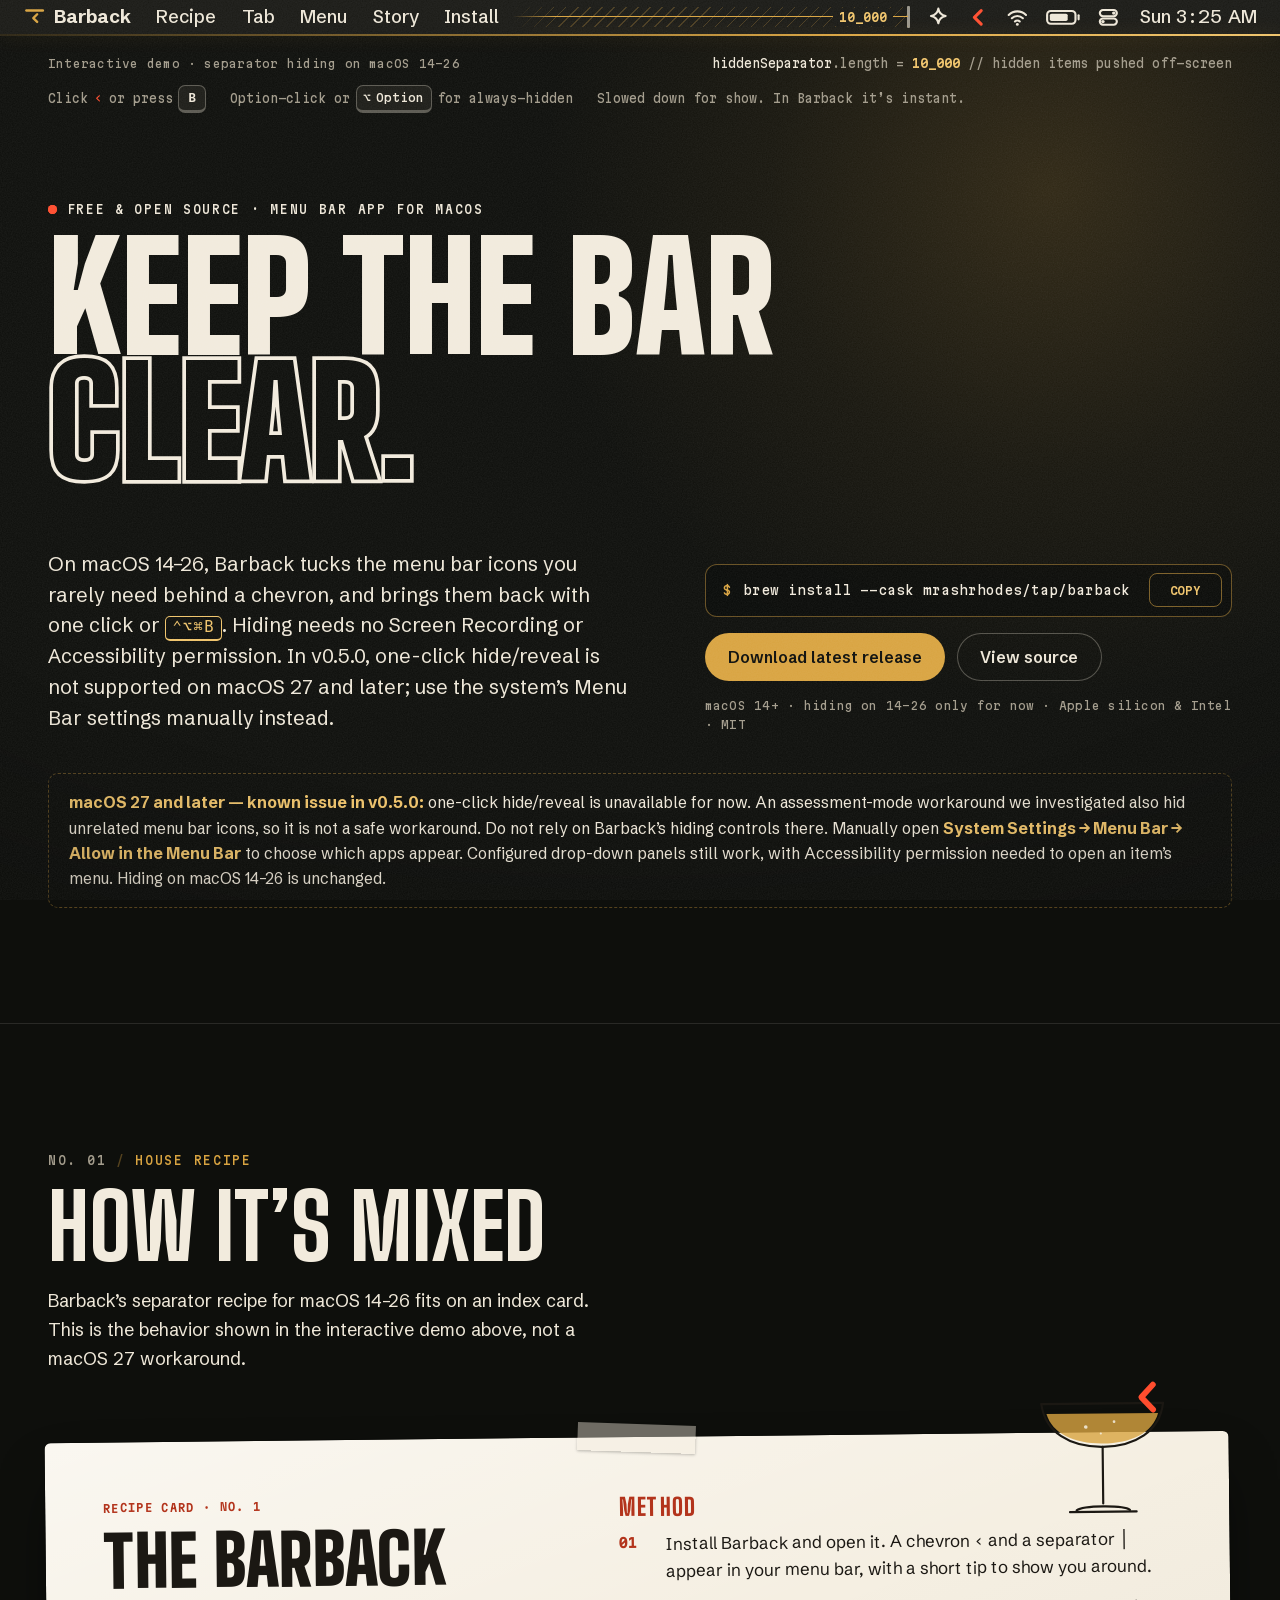
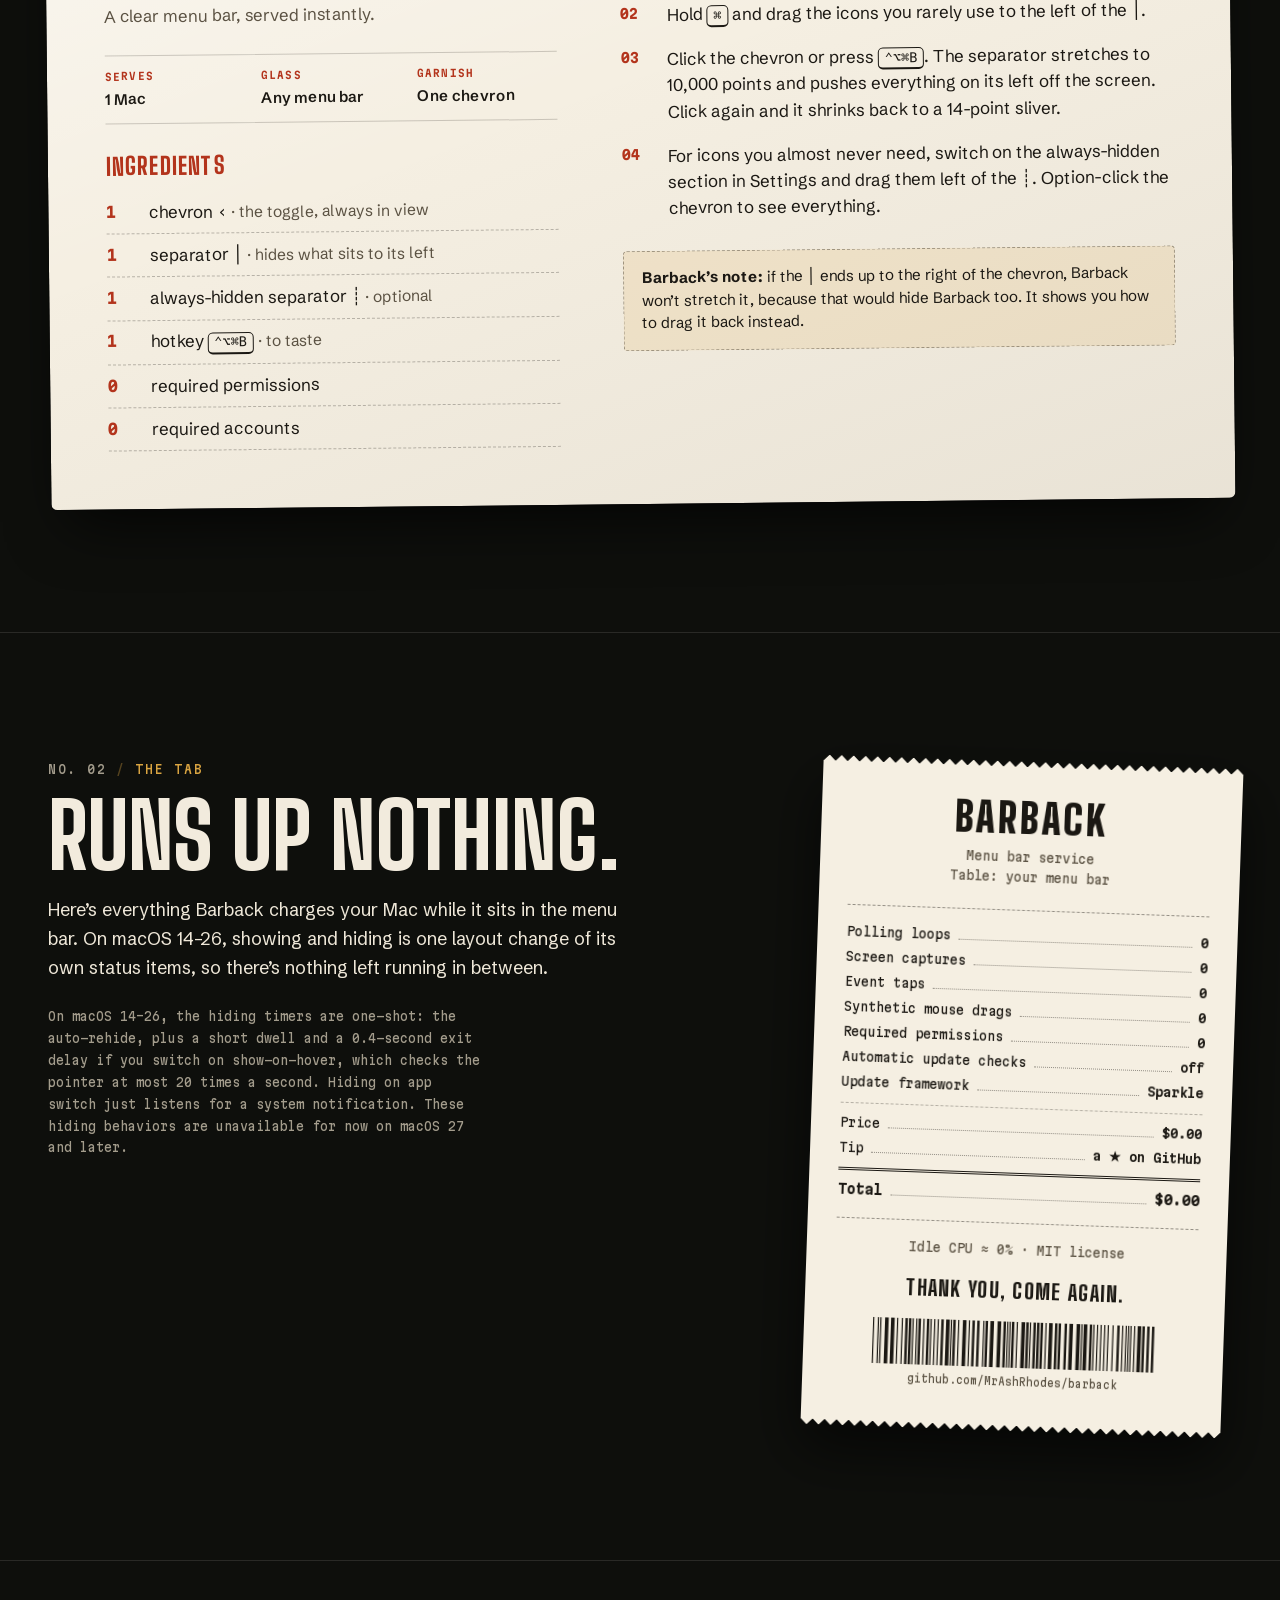
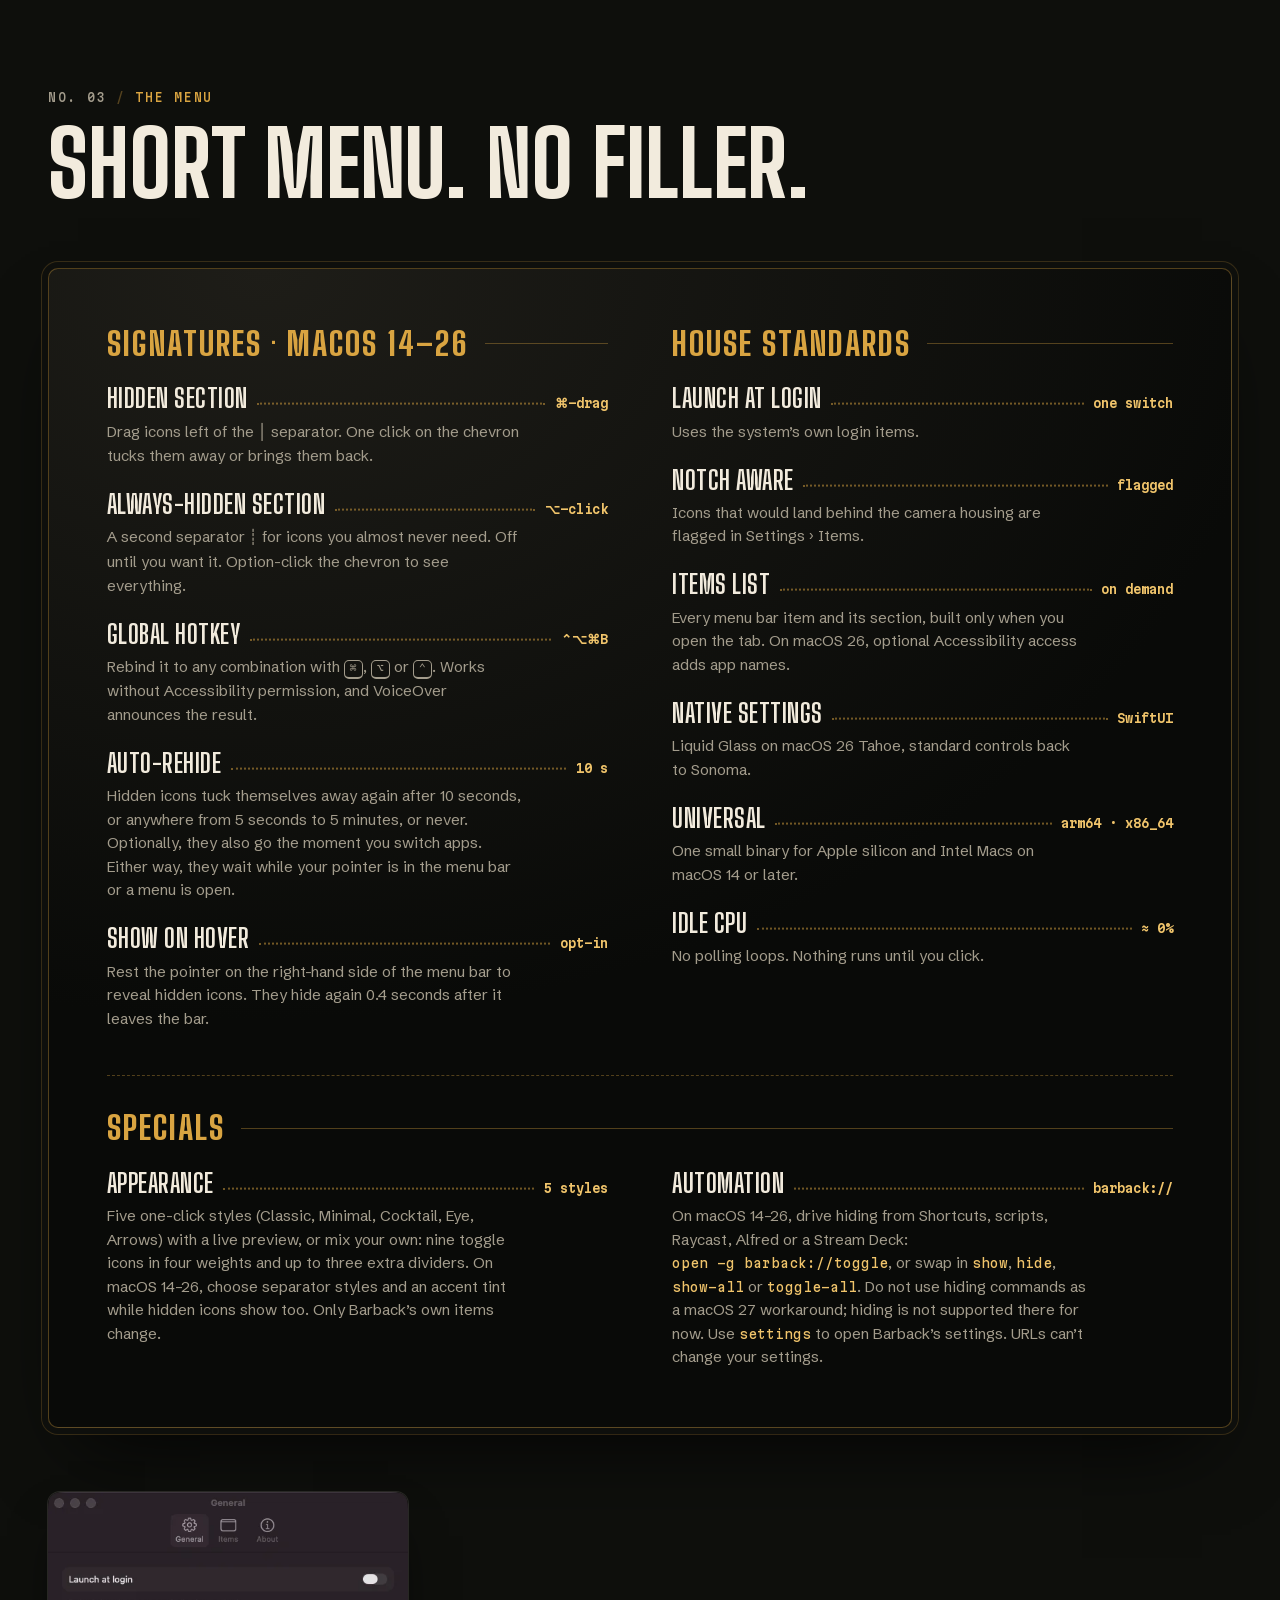
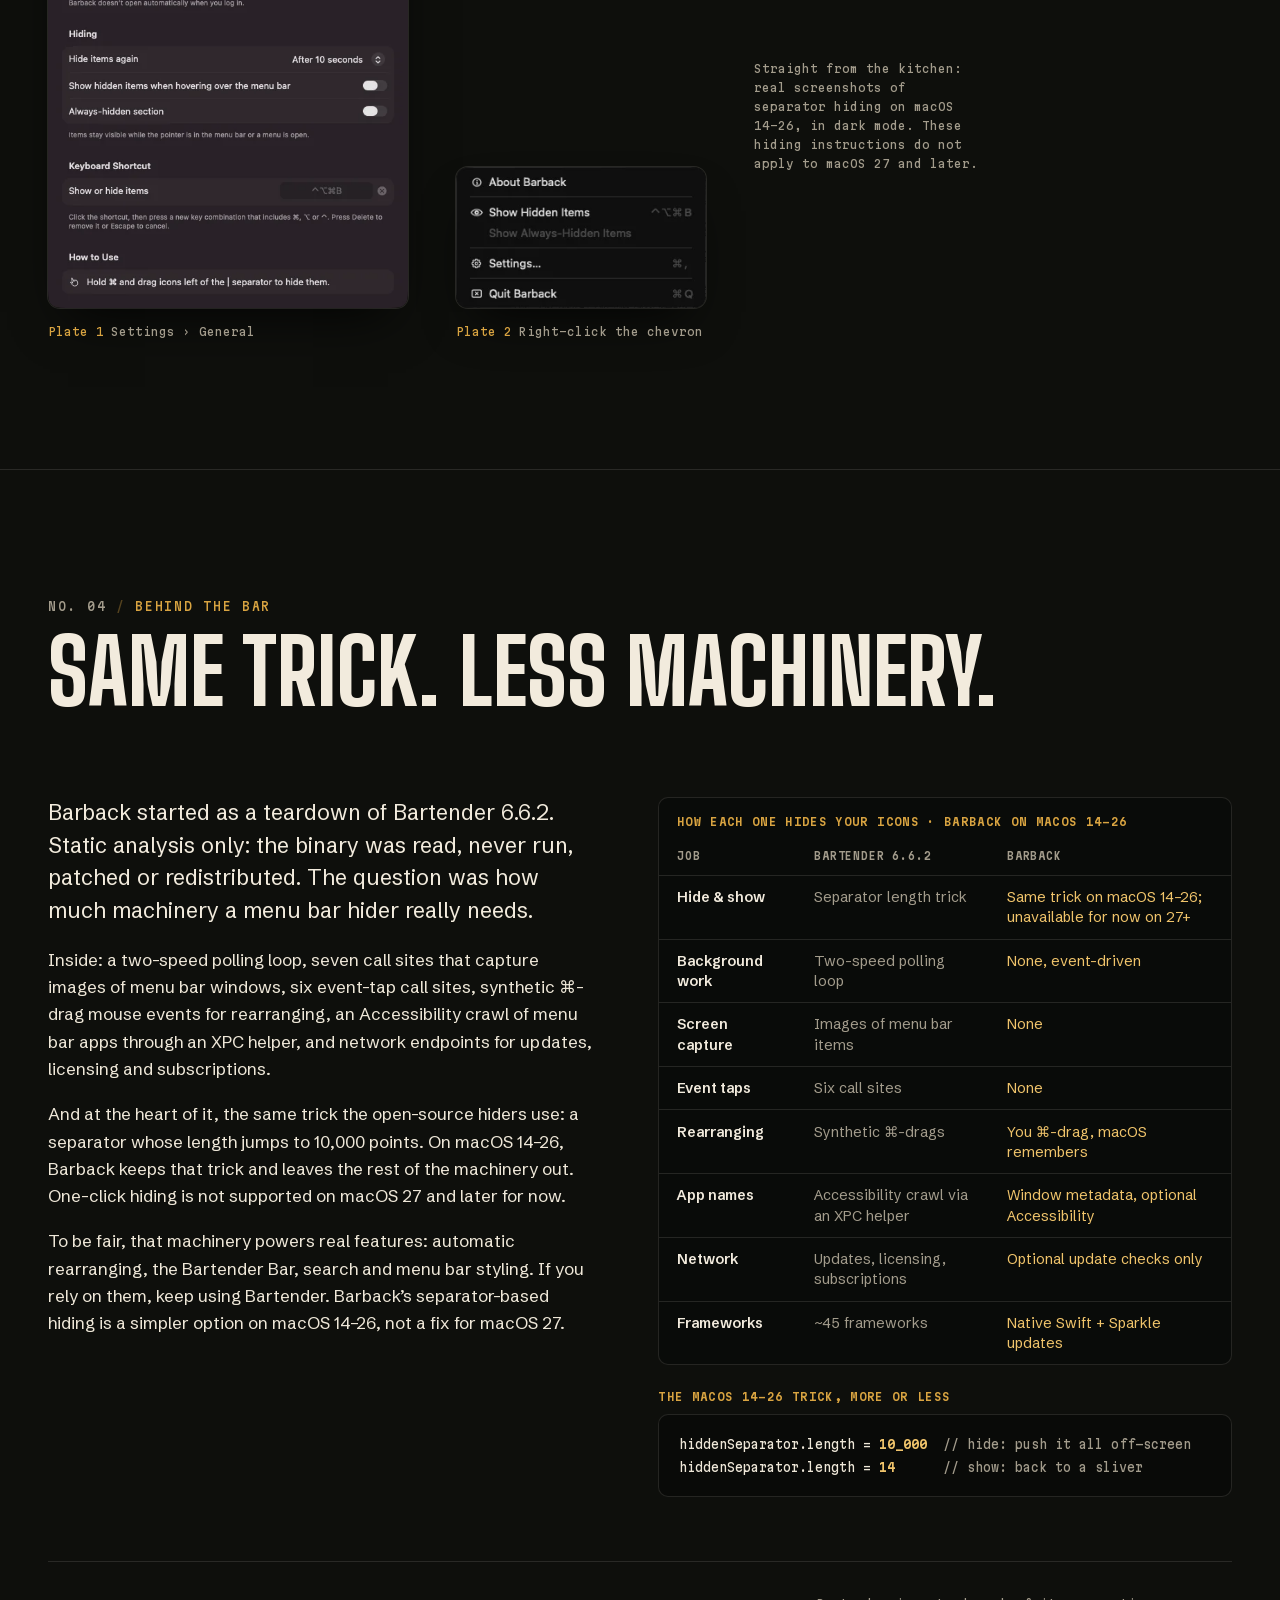
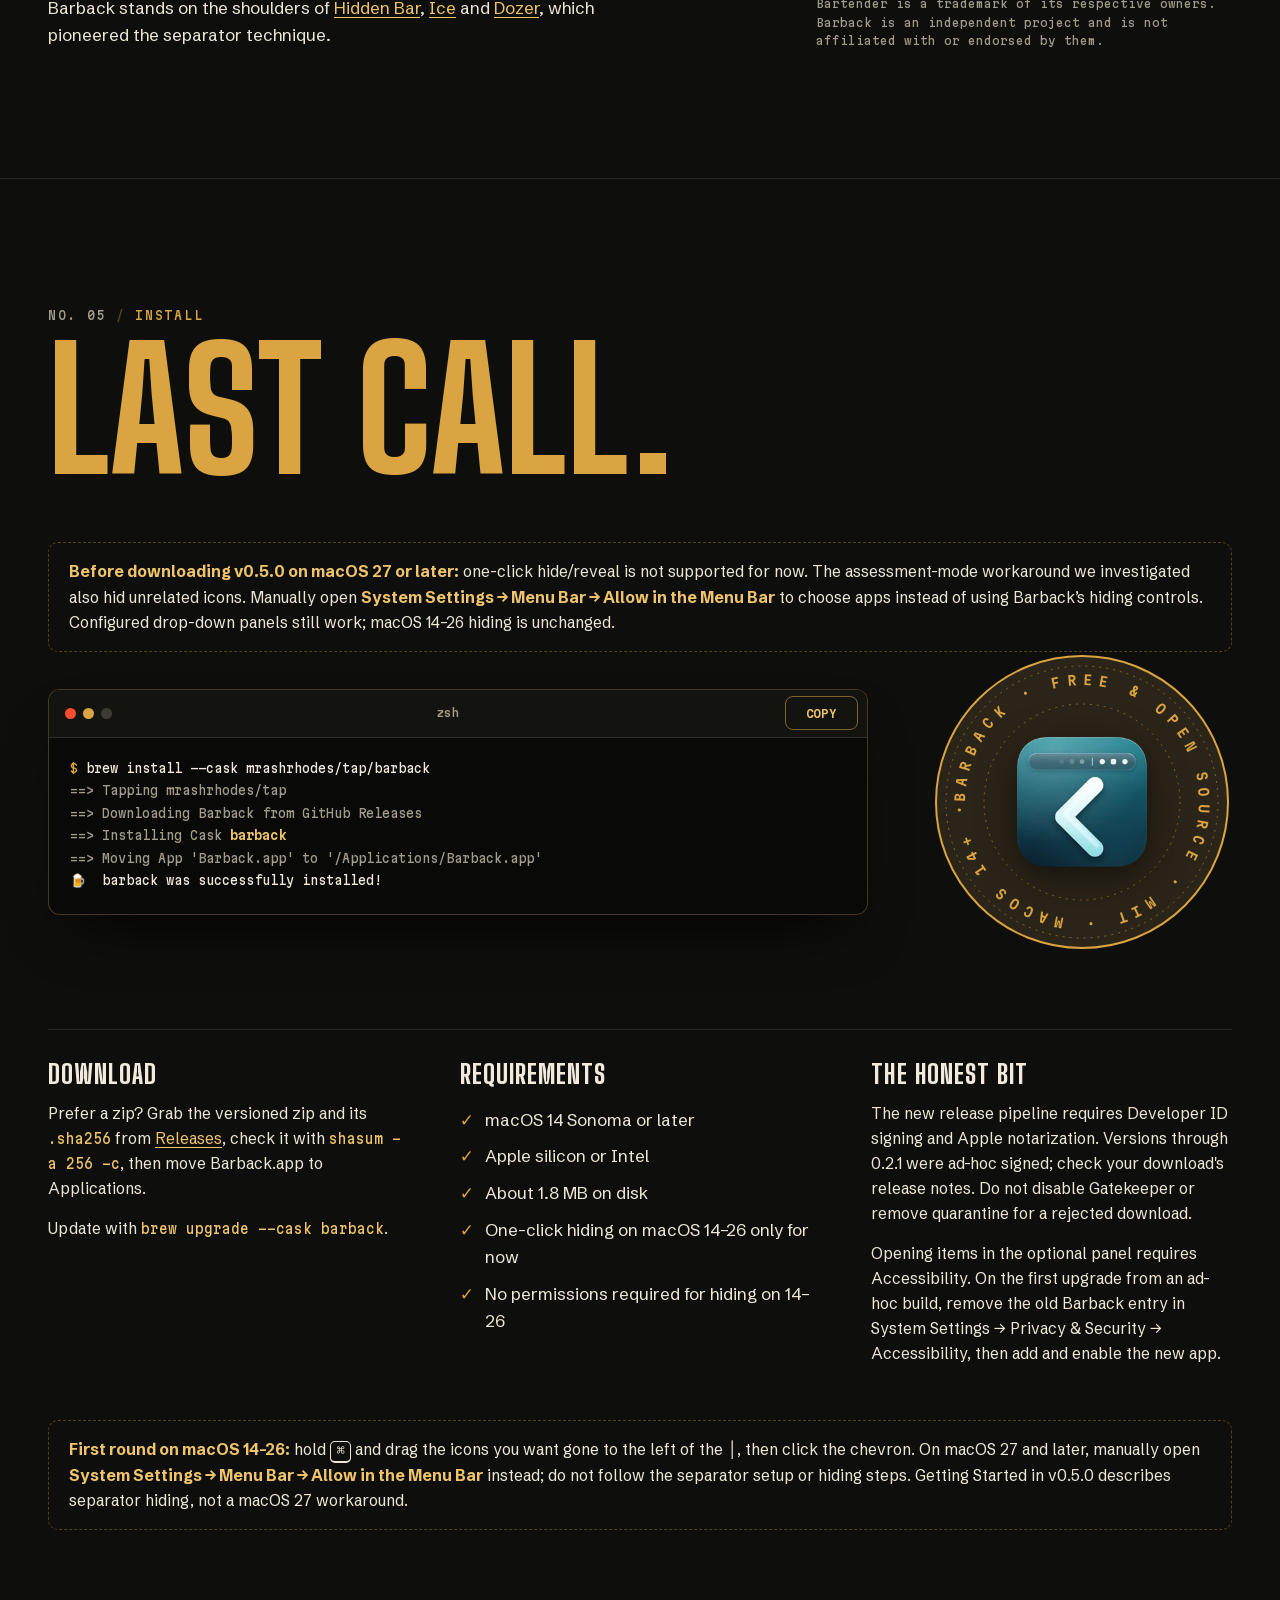
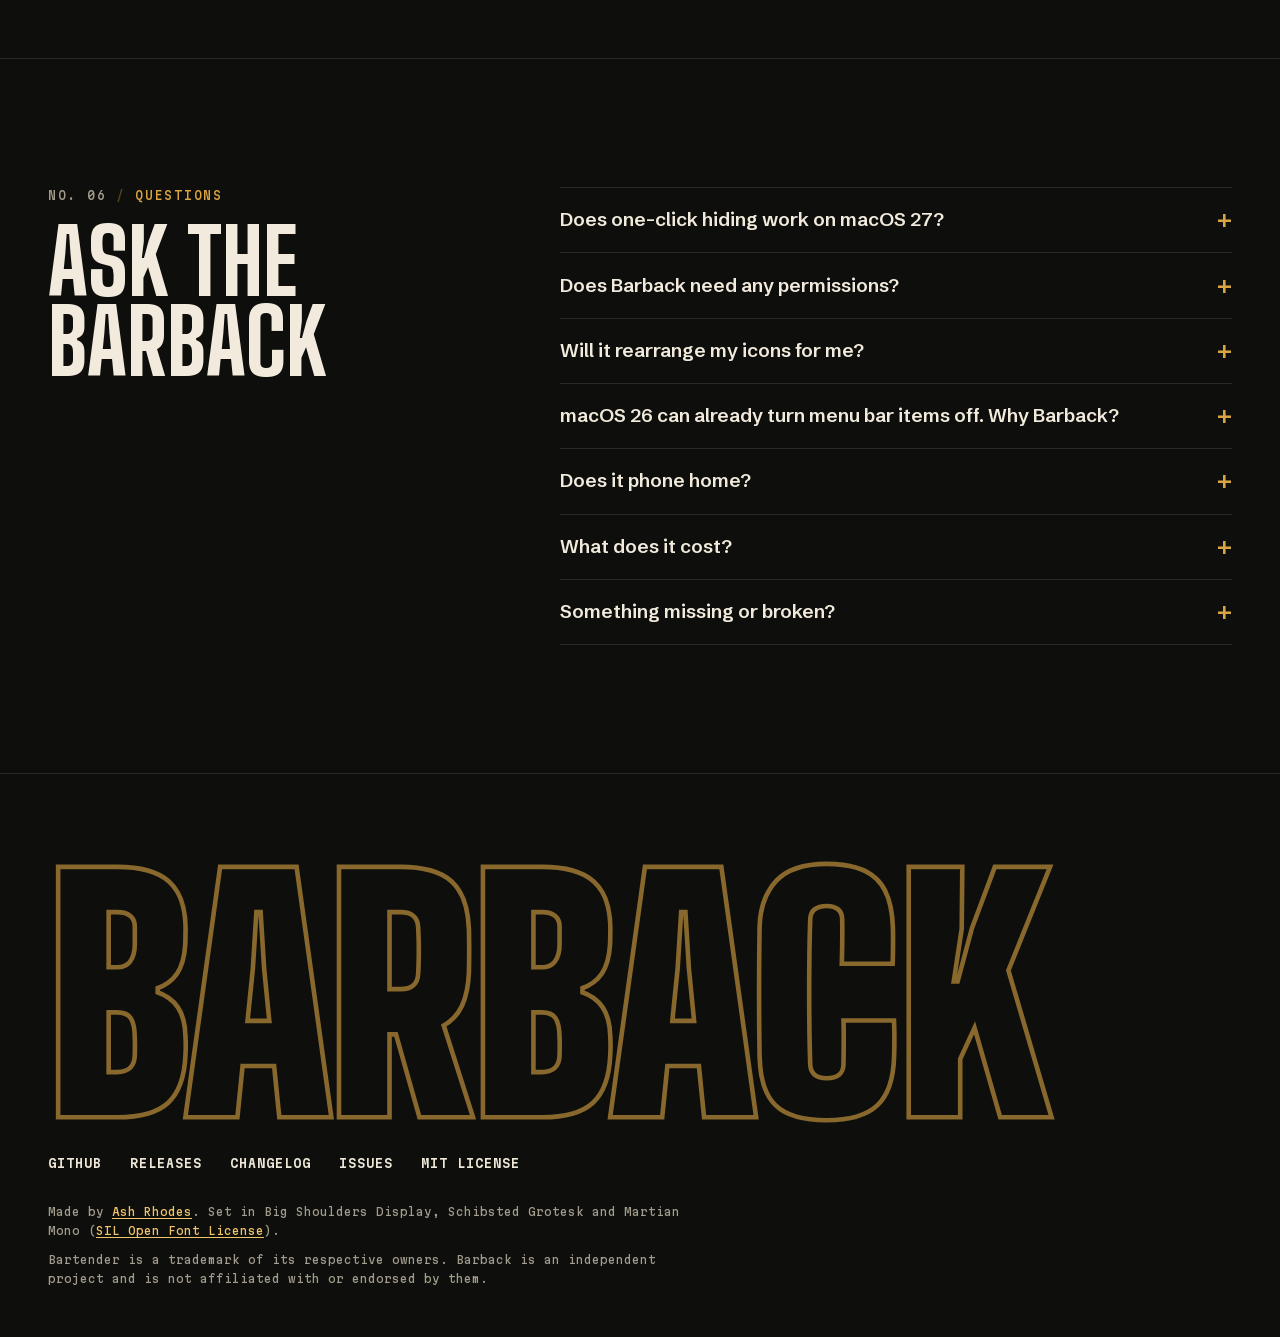
==== commit b00ee5ff: "Document macOS 27 hiding compatibility in v0.5.0 Publish a docs-only advisory and manual Menu Bar se" ====
--- a/site/index.html
+++ b/site/index.html
@@ -3,8 +3,8 @@
 <head>
 <meta charset="utf-8">
 <meta name="viewport" content="width=device-width, initial-scale=1">
-<title>Barback: keep the menu bar clear · free menu bar icon hider for macOS</title>
-<meta name="description" content="Barback is a free, open-source menu bar item hider for macOS. Tuck icons behind a chevron and bring them back with a click or ⌃⌥⌘B. No polling, no screen recording, no required permissions, no telemetry.">
+<title>Barback: menu bar hiding on macOS 14–26 · macOS 27 known issue</title>
+<meta name="description" content="Free, open-source menu bar hiding on macOS 14–26. On macOS 27 and later, one-click hiding is unavailable for now; use System Settings → Menu Bar. Drop-down panels still work.">
 <link rel="canonical" href="https://mrashrhodes.github.io/barback/">
 <meta name="theme-color" content="#0E0F0C">
 <meta name="color-scheme" content="dark">
@@ -16,16 +16,16 @@
 <link rel="stylesheet" href="styles.css">
 <meta property="og:type" content="website">
 <meta property="og:site_name" content="Barback">
-<meta property="og:title" content="Barback: keep the menu bar clear">
-<meta property="og:description" content="A free, open-source menu bar icon hider for macOS. One chevron, one separator, no permissions required.">
+<meta property="og:title" content="Barback: menu bar hiding on macOS 14–26">
+<meta property="og:description" content="Free menu bar hiding on macOS 14–26. On macOS 27 and later, hiding is unavailable for now; use System Settings → Menu Bar. Drop-down panels still work.">
 <meta property="og:url" content="https://mrashrhodes.github.io/barback/">
 <meta property="og:image" content="https://mrashrhodes.github.io/barback/assets/og.png">
 <meta property="og:image:width" content="1200">
 <meta property="og:image:height" content="630">
-<meta property="og:image:alt" content="Barback: keep the bar clear. A free menu bar icon hider for macOS.">
+<meta property="og:image:alt" content="Barback: keep the bar clear. Promotional artwork for menu bar hiding on macOS 14–26.">
 <meta name="twitter:card" content="summary_large_image">
-<meta name="twitter:title" content="Barback: keep the menu bar clear">
-<meta name="twitter:description" content="A free, open-source menu bar icon hider for macOS. One chevron, one separator, no permissions required.">
+<meta name="twitter:title" content="Barback: menu bar hiding on macOS 14–26">
+<meta name="twitter:description" content="Free menu bar hiding on macOS 14–26. On macOS 27 and later, hiding is unavailable for now; use System Settings → Menu Bar. Drop-down panels still work.">
 <meta name="twitter:image" content="https://mrashrhodes.github.io/barback/assets/og.png">
 <script>document.documentElement.classList.add("js")</script>
 <script src="site.js" defer></script>
@@ -34,7 +34,7 @@
   "@context": "https://schema.org",
   "@type": "SoftwareApplication",
   "name": "Barback",
-  "description": "A fast, lightweight, open-source menu bar item hider for macOS.",
+  "description": "Free, open-source menu bar hiding on macOS 14–26. In v0.5.0, one-click hide/reveal is not supported on macOS 27 and later. Use System Settings → Menu Bar → Allow in the Menu Bar manually instead. Configured drop-down panels still work.",
   "applicationCategory": "UtilitiesApplication",
   "operatingSystem": "macOS 14 or later",
   "license": "https://opensource.org/licenses/MIT",
@@ -92,6 +92,7 @@
   <section class="hero" aria-labelledby="hero-title">
     <div class="wrap">
       <div class="mb-notes">
+        <p class="fine">Interactive demo · separator hiding on macOS 14–26</p>
         <p class="mb-code"><span class="c-obj" id="code-obj">hiddenSeparator</span><span class="c-op">.length = </span><span class="c-num" id="code-num">10_000</span> <span class="c-com" id="code-com">// hidden items pushed off-screen</span></p>
         <p class="mb-help" id="mb-help" hidden>
           <span class="mb-help-line">Click <span class="sym sym-red" aria-hidden="true">‹</span><span class="sr-only">the chevron</span> or press <button type="button" class="key key-b" id="key-b" aria-pressed="true" title="Single-key shortcut (click to turn off)"><kbd>B</kbd><span class="sr-only"> key shortcut</span></button></span>
@@ -105,7 +106,7 @@
       <h1 class="hero-title" id="hero-title"><span class="ht-line">Keep the bar</span> <span class="ht-line ht-outline">clear.</span></h1>
 
       <div class="hero-foot">
-        <p class="lede">Barback tucks the menu bar icons you rarely need behind a chevron, and brings them back with one click or <kbd class="combo">⌃⌥⌘B</kbd>. No polling, no screen recording, no permissions required. One job, done instantly.</p>
+        <p class="lede">On macOS 14–26, Barback tucks the menu bar icons you rarely need behind a chevron, and brings them back with one click or <kbd class="combo">⌃⌥⌘B</kbd>. Hiding needs no Screen Recording or Accessibility permission. In v0.5.0, one-click hide/reveal is not supported on macOS 27 and later; use the system’s Menu Bar settings manually instead.</p>
         <div class="hero-actions">
           <div class="brew">
             <span class="brew-prompt" aria-hidden="true">$</span>
@@ -116,9 +117,10 @@
             <a class="btn btn-brass" href="https://github.com/MrAshRhodes/barback/releases/latest">Download latest release</a>
             <a class="btn btn-ghost" href="https://github.com/MrAshRhodes/barback">View source</a>
           </div>
-          <p class="fine">macOS 14 Sonoma or later · Apple silicon &amp; Intel · MIT license</p>
-        </div>
-      </div>
+          <p class="fine">macOS 14+ · hiding on 14–26 only for now · Apple silicon &amp; Intel · MIT</p>
+        </div>
+      </div>
+      <p class="tip" id="macos-27"><strong>macOS 27 and later — known issue in v0.5.0:</strong> one-click hide/reveal is unavailable for now. An assessment-mode workaround we investigated also hid unrelated menu bar icons, so it is not a safe workaround. Do not rely on Barback’s hiding controls there. Manually open <strong>System Settings → Menu Bar → Allow in the Menu Bar</strong> to choose which apps appear. Configured drop-down panels still work, with Accessibility permission needed to open an item’s menu. Hiding on macOS 14–26 is unchanged.</p>
     </div>
   </section>
 
@@ -127,7 +129,7 @@
       <header class="sec-head reveal">
         <p class="eyebrow"><span class="no">No. 01</span> House recipe</p>
         <h2 id="recipe-title">How it’s mixed</h2>
-        <p class="sec-lede">Every good menu bar hider runs on one old trick, and it fits on an index card.</p>
+        <p class="sec-lede">Barback’s separator recipe for macOS 14–26 fits on an index card. This is the behavior shown in the interactive demo above, not a macOS 27 workaround.</p>
       </header>
 
       <article class="card reveal" aria-labelledby="card-title">
@@ -183,8 +185,8 @@
       <header class="sec-head reveal">
         <p class="eyebrow"><span class="no">No. 02</span> The tab</p>
         <h2 id="tab-title">Runs up nothing.</h2>
-        <p class="sec-lede">Here’s everything Barback charges your Mac while it sits in the menu bar. Showing and hiding is one layout change of its own status items, so there’s nothing left running in between.</p>
-        <p class="tab-foot">The only timers are one-shot: the auto-rehide, plus a short dwell and a 0.4-second exit delay if you switch on show-on-hover, which checks the pointer at most 20 times a second. Hiding on app switch just listens for a system notification.</p>
+        <p class="sec-lede">Here’s everything Barback charges your Mac while it sits in the menu bar. On macOS 14–26, showing and hiding is one layout change of its own status items, so there’s nothing left running in between.</p>
+        <p class="tab-foot">On macOS 14–26, the hiding timers are one-shot: the auto-rehide, plus a short dwell and a 0.4-second exit delay if you switch on show-on-hover, which checks the pointer at most 20 times a second. Hiding on app switch just listens for a system notification. These hiding behaviors are unavailable for now on macOS 27 and later.</p>
       </header>
 
       <div class="receipt-wrap" id="receipt">
@@ -221,7 +223,7 @@
 
       <div class="board reveal">
         <div class="board-col">
-          <h3 class="board-h">Signatures</h3>
+          <h3 class="board-h">Signatures · macOS 14–26</h3>
           <ul class="dishes">
             <li>
               <p class="dish"><span class="dish-name">Hidden section</span><span class="dish-dots" aria-hidden="true"></span><span class="dish-price">⌘-drag</span></p>
@@ -279,11 +281,11 @@
           <ul class="dishes">
             <li>
               <p class="dish"><span class="dish-name">Appearance</span><span class="dish-dots" aria-hidden="true"></span><span class="dish-price">5 styles</span></p>
-              <p class="dish-desc">Five one-click styles (Classic, Minimal, Cocktail, Eye, Arrows) with a live preview, or mix your own: nine toggle icons in four weights, six separator styles, an accent tint while hidden icons show, and up to three extra dividers. Only Barback’s own items change.</p>
+              <p class="dish-desc">Five one-click styles (Classic, Minimal, Cocktail, Eye, Arrows) with a live preview, or mix your own: nine toggle icons in four weights and up to three extra dividers. On macOS 14–26, choose separator styles and an accent tint while hidden icons show too. Only Barback’s own items change.</p>
             </li>
             <li>
               <p class="dish"><span class="dish-name">Automation</span><span class="dish-dots" aria-hidden="true"></span><span class="dish-price">barback://</span></p>
-              <p class="dish-desc">Drive it from Shortcuts, scripts, Raycast, Alfred or a Stream Deck: <code>open -g barback://toggle</code>, or swap in <code>show</code>, <code>hide</code>, <code>show-all</code>, <code>toggle-all</code> or <code>settings</code>. URLs can’t change your settings.</p>
+              <p class="dish-desc">On macOS 14–26, drive hiding from Shortcuts, scripts, Raycast, Alfred or a Stream Deck: <code>open -g barback://toggle</code>, or swap in <code>show</code>, <code>hide</code>, <code>show-all</code> or <code>toggle-all</code>. Do not use hiding commands as a macOS 27 workaround; hiding is not supported there for now. Use <code>settings</code> to open Barback’s settings. URLs can’t change your settings.</p>
             </li>
           </ul>
         </div>
@@ -298,7 +300,7 @@
           <img src="assets/menu.webp" width="289" height="163" loading="lazy" decoding="async" alt="Barback’s right-click menu: About Barback, Show Hidden Items (⌃⌥⌘B), Show Always-Hidden Items, Settings… (⌘,) and Quit Barback.">
           <figcaption><span class="no">Plate 2</span> Right-click the chevron</figcaption>
         </figure>
-        <p class="plates-note">Straight from the kitchen: real screenshots, macOS dark mode.</p>
+        <p class="plates-note">Straight from the kitchen: real screenshots of separator hiding on macOS 14–26, in dark mode. These hiding instructions do not apply to macOS 27 and later.</p>
       </div>
     </div>
   </section>
@@ -312,18 +314,18 @@
       <div class="story-text">
         <p class="story-lede">Barback started as a teardown of Bartender 6.6.2. Static analysis only: the binary was read, never run, patched or redistributed. The question was how much machinery a menu bar hider really needs.</p>
         <p>Inside: a two-speed polling loop, seven call sites that capture images of menu bar windows, six event-tap call sites, synthetic ⌘-drag mouse events for rearranging, an Accessibility crawl of menu bar apps through an XPC helper, and network endpoints for updates, licensing and subscriptions.</p>
-        <p>And at the heart of it, the same trick the open-source hiders use: a separator whose length jumps to 10,000 points. Barback keeps that trick and leaves the rest of the machinery out.</p>
-        <p>To be fair, that machinery powers real features: automatic rearranging, the Bartender Bar, search and menu bar styling. If you rely on them, keep using Bartender. If you only want icons out of the way, that’s the one job Barback does.</p>
+        <p>And at the heart of it, the same trick the open-source hiders use: a separator whose length jumps to 10,000 points. On macOS 14–26, Barback keeps that trick and leaves the rest of the machinery out. One-click hiding is not supported on macOS 27 and later for now.</p>
+        <p>To be fair, that machinery powers real features: automatic rearranging, the Bartender Bar, search and menu bar styling. If you rely on them, keep using Bartender. Barback’s separator-based hiding is a simpler option on macOS 14–26, not a fix for macOS 27.</p>
       </div>
       <div class="story-side">
         <div class="ledger-wrap">
           <table class="ledger">
-            <caption>How each one hides your icons</caption>
+            <caption>How each one hides your icons · Barback on macOS 14–26</caption>
             <thead>
               <tr><th scope="col">Job</th><th scope="col">Bartender 6.6.2</th><th scope="col">Barback</th></tr>
             </thead>
             <tbody>
-              <tr><th scope="row">Hide &amp; show</th><td>Separator length trick</td><td>Same trick</td></tr>
+              <tr><th scope="row">Hide &amp; show</th><td>Separator length trick</td><td>Same trick on macOS 14–26; unavailable for now on 27+</td></tr>
               <tr><th scope="row">Background work</th><td>Two-speed polling loop</td><td>None, event-driven</td></tr>
               <tr><th scope="row">Screen capture</th><td>Images of menu bar items</td><td>None</td></tr>
               <tr><th scope="row">Event taps</th><td>Six call sites</td><td>None</td></tr>
@@ -335,7 +337,7 @@
           </table>
         </div>
         <figure class="snippet">
-          <figcaption>The whole trick, more or less</figcaption>
+          <figcaption>The macOS 14–26 trick, more or less</figcaption>
 <pre><code><span class="c-obj">hiddenSeparator</span>.length = <span class="c-num">10_000</span>  <span class="c-com">// hide: push it all off-screen</span>
 <span class="c-obj">hiddenSeparator</span>.length = <span class="c-num">14</span>      <span class="c-com">// show: back to a sliver</span></code></pre>
         </figure>
@@ -353,6 +355,8 @@
         <p class="eyebrow"><span class="no">No. 05</span> Install</p>
         <h2 id="install-title" class="last-call">Last call.</h2>
       </header>
+
+      <p class="tip"><strong>Before downloading v0.5.0 on macOS 27 or later:</strong> one-click hide/reveal is not supported for now. The assessment-mode workaround we investigated also hid unrelated icons. Manually open <strong>System Settings → Menu Bar → Allow in the Menu Bar</strong> to choose apps instead of using Barback’s hiding controls. Configured drop-down panels still work; macOS 14–26 hiding is unchanged.</p>
 
       <div class="install-grid">
         <div class="terminal reveal">
@@ -392,7 +396,8 @@
             <li>macOS 14 Sonoma or later</li>
             <li>Apple silicon or Intel</li>
             <li>About 1.8 MB on disk</li>
-            <li>No permissions required for core hiding</li>
+            <li>One-click hiding on macOS 14–26 only for now</li>
+            <li>No permissions required for hiding on 14–26</li>
           </ul>
         </div>
         <div class="install-col">
@@ -401,7 +406,7 @@
           <p>Opening items in the optional panel requires Accessibility. On the first upgrade from an ad-hoc build, remove the old Barback entry in System Settings → Privacy &amp; Security → Accessibility, then add and enable the new app.</p>
         </div>
       </div>
-      <p class="tip"><strong>First round:</strong> hold <kbd>⌘</kbd> and drag the icons you want gone to the left of the <span class="sym">│</span>, then click the chevron. Need a refresher later? Right-click the chevron and choose Getting Started.</p>
+      <p class="tip"><strong>First round on macOS 14–26:</strong> hold <kbd>⌘</kbd> and drag the icons you want gone to the left of the <span class="sym">│</span>, then click the chevron. On macOS 27 and later, manually open <strong>System Settings → Menu Bar → Allow in the Menu Bar</strong> instead; do not follow the separator setup or hiding steps. Getting Started in v0.5.0 describes separator hiding, not a macOS 27 workaround.</p>
     </div>
   </section>
 
@@ -413,8 +418,12 @@
       </header>
       <div class="faq-list">
         <details>
+          <summary>Does one-click hiding work on macOS 27?</summary>
+          <div class="faq-a"><p>Not in v0.5.0, including on later macOS versions. Hiding is unavailable for now, and the assessment-mode workaround we investigated also hid unrelated icons. Do not rely on Barback’s hiding controls there. Manually open <strong>System Settings → Menu Bar → Allow in the Menu Bar</strong> to choose which apps appear. Configured drop-down panels still work. Hiding on macOS 14–26 is unchanged.</p></div>
+        </details>
+        <details>
           <summary>Does Barback need any permissions?</summary>
-          <div class="faq-a"><p>No. Hiding, showing, the hotkey, hover and URL commands all work without Screen Recording or Accessibility. Accessibility is optional and used for one thing: showing app names in Settings › Items on macOS 26, where many items are hosted by Control Center.</p></div>
+          <div class="faq-a"><p>Screen Recording is never required. On macOS 14–26, hiding, showing, the hotkey, hover and hiding URL commands work without Accessibility. On macOS 27 and later, these hiding behaviors are unavailable for now; opening System Settings needs no additional permission. Accessibility is optional for item identification, opening items from drop-down panels and the opt-in notch overflow bar.</p></div>
         </details>
         <details>
           <summary>Will it rearrange my icons for me?</summary>
@@ -422,7 +431,7 @@
         </details>
         <details>
           <summary>macOS 26 can already turn menu bar items off. Why Barback?</summary>
-          <div class="faq-a"><p>The “Allow in the Menu Bar” switches in System Settings remove items completely. Barback keeps them one click away. They work well together: switch off what you never use, tuck away what you only need sometimes.</p></div>
+          <div class="faq-a"><p>On macOS 26, the “Allow in the Menu Bar” switches in System Settings remove items completely, while Barback’s separator keeps them one click away. They work well together on that version. On macOS 27 and later, Barback’s one-click hide/reveal is unavailable for now; use those system switches instead.</p></div>
         </details>
         <details>
           <summary>Does it phone home?</summary>
